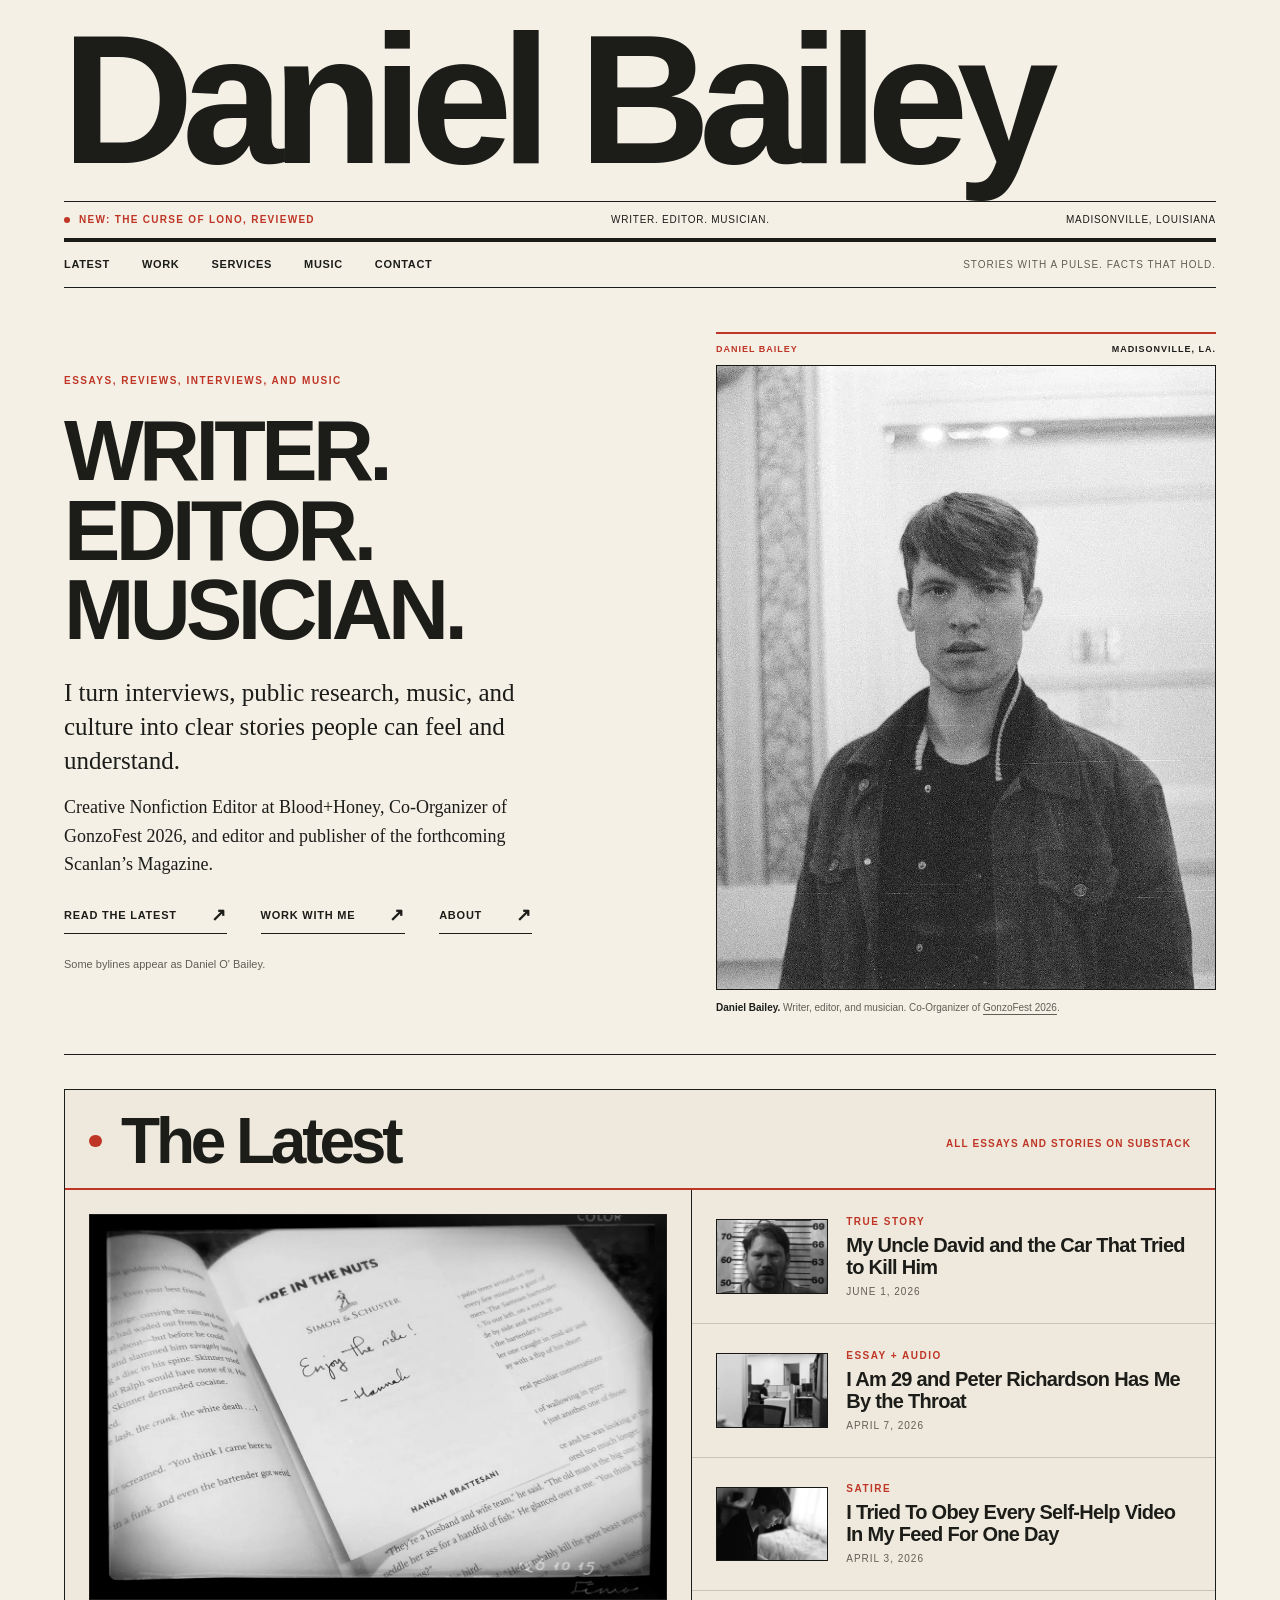
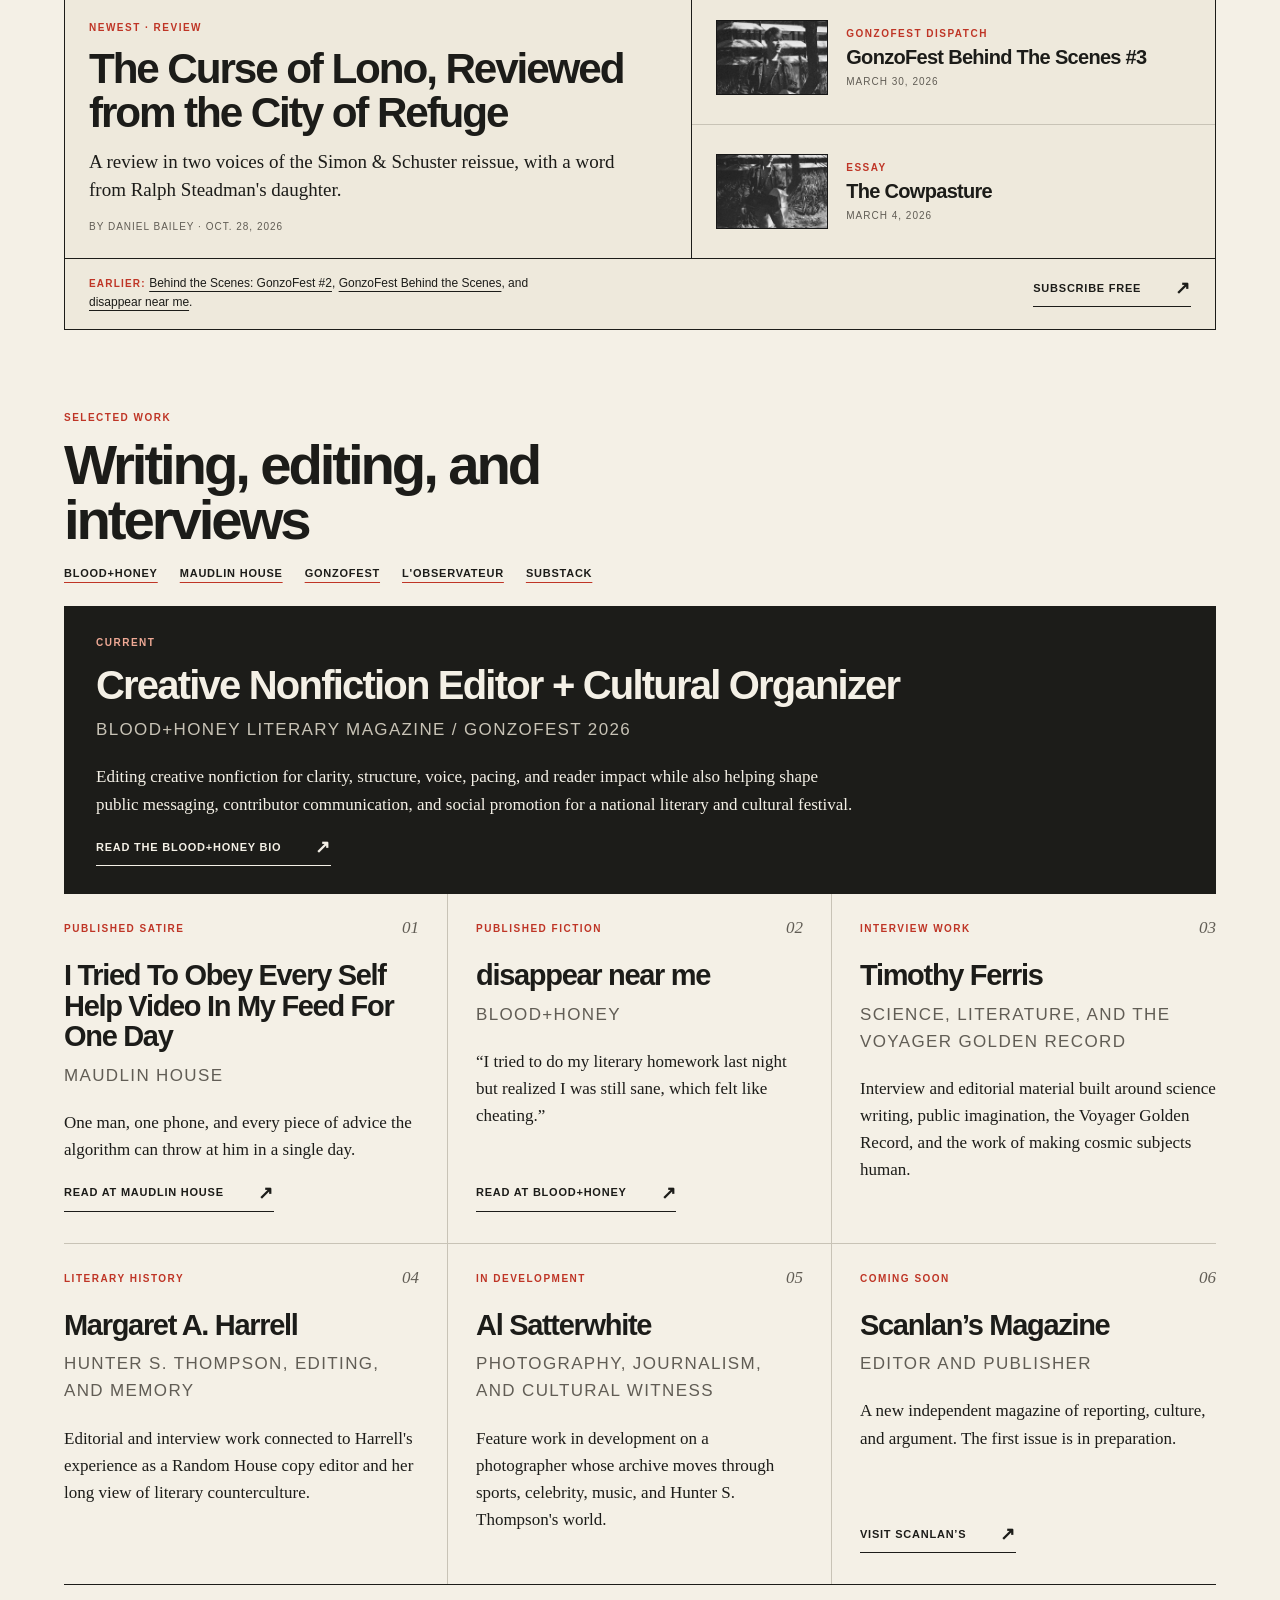
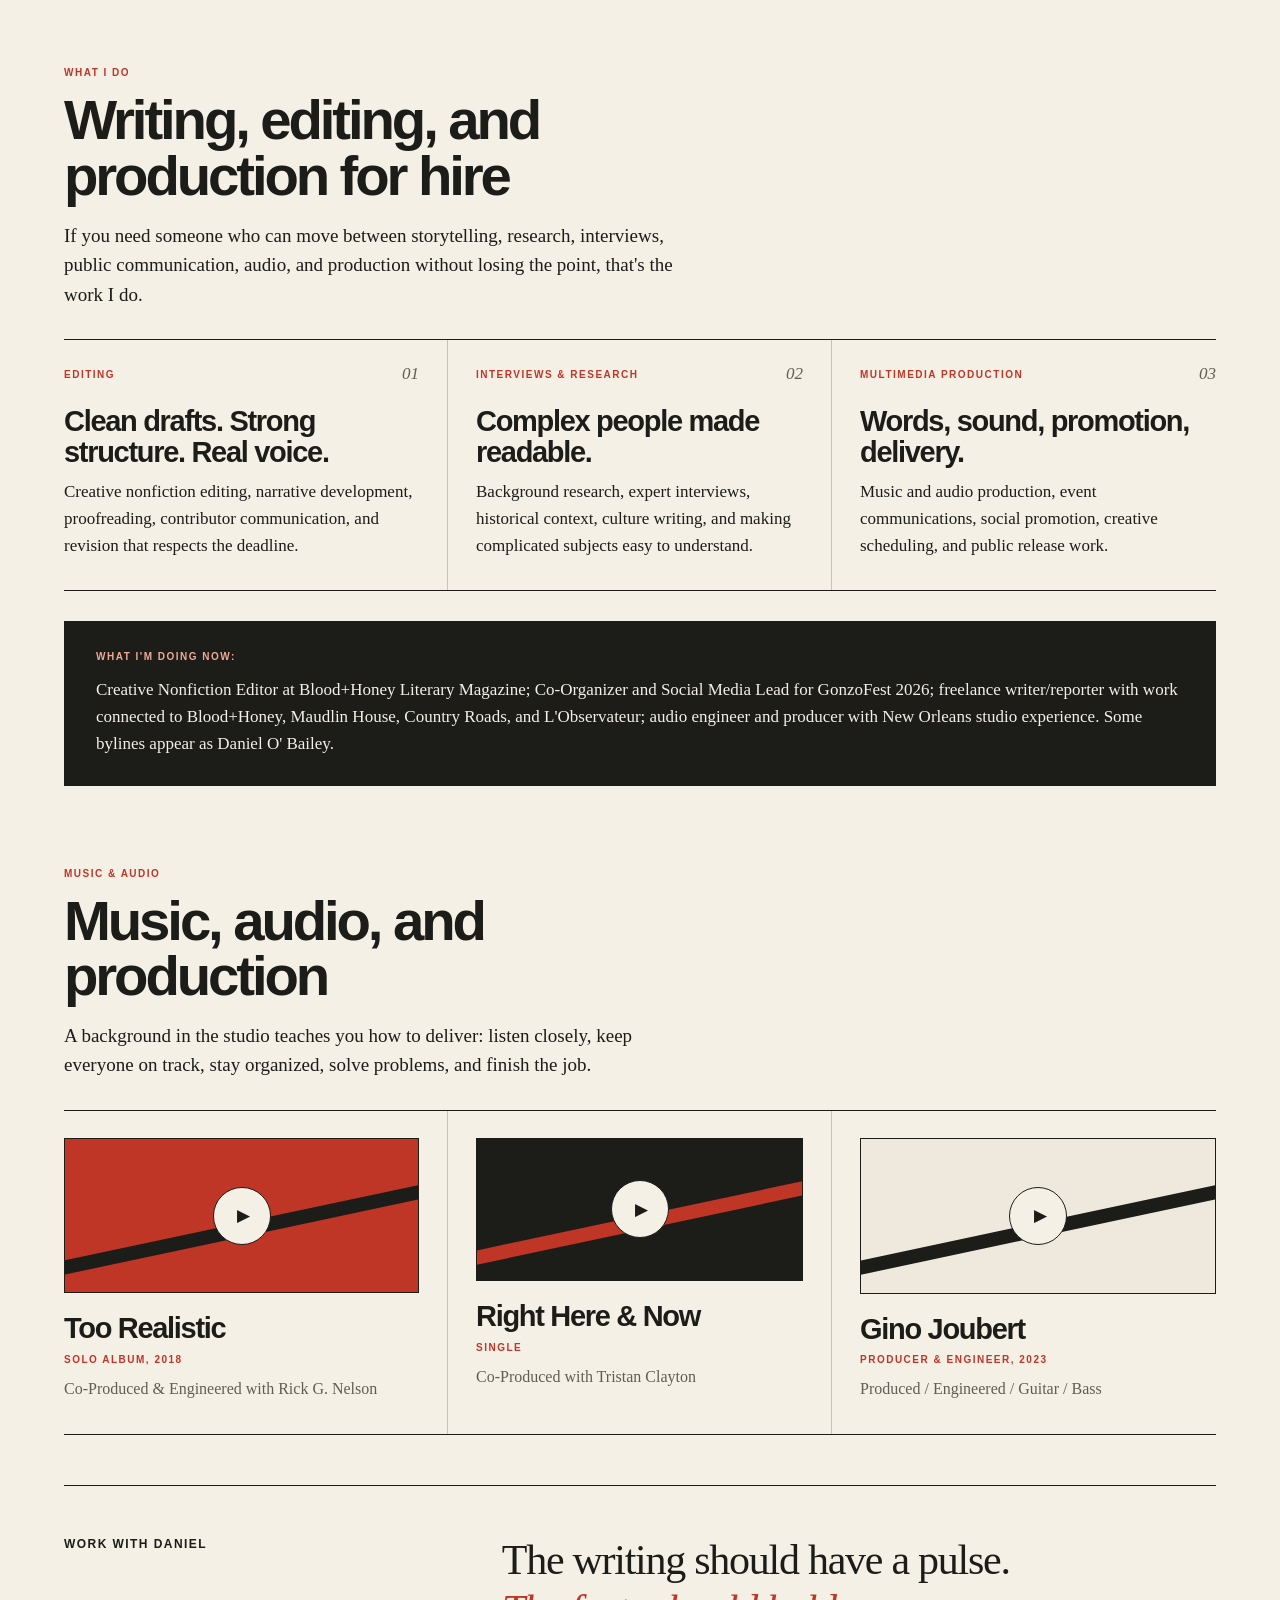
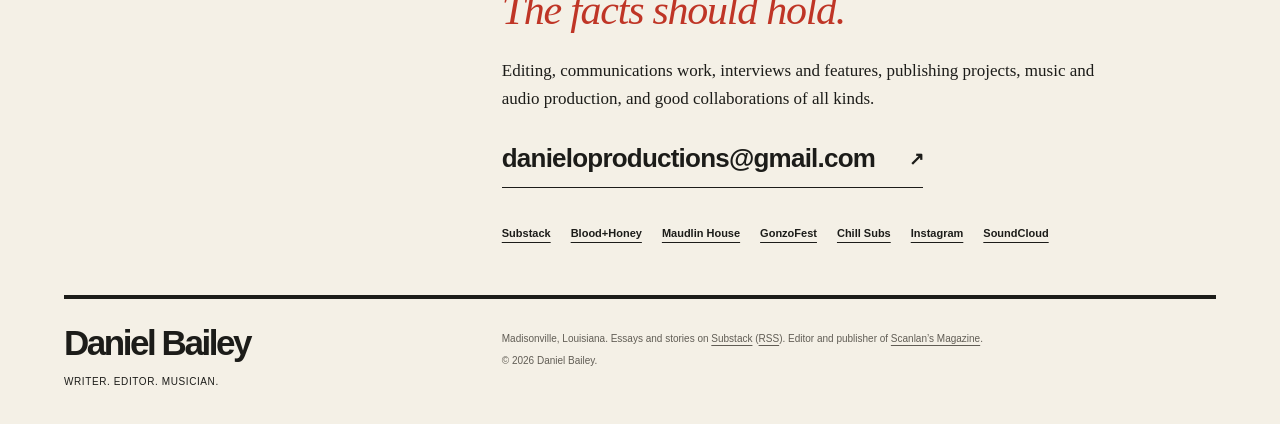
==== index.html @ 766c1903 "Use Daniel Bailey as the primary name Switch the masthead, title, metadata, structured data, manifes" ====
<!DOCTYPE html>
<html lang="en">
<head>
  <meta charset="UTF-8">
  <meta name="viewport" content="width=device-width, initial-scale=1.0">

  <title>Daniel Bailey | Writer, Editor &amp; Musician in Madisonville, Louisiana</title>
  <meta name="description" content="Daniel Bailey is a writer, editor, and musician from Madisonville, Louisiana. Read his latest essays, reviews, satire, and interviews, or hire him to write and edit.">
  <meta name="author" content="Daniel Bailey">
  <meta name="robots" content="index, follow, max-image-preview:large, max-snippet:-1, max-video-preview:-1">
  <link rel="canonical" href="https://danielobailey.com/">
  <link rel="alternate" type="application/rss+xml" title="Daniel Bailey on Substack" href="https://danielbaileyoffical.substack.com/feed">
  <link rel="me" href="https://danielbaileyoffical.substack.com/">
  <link rel="me" href="https://www.instagram.com/danielbaileyoffical/">

  <!-- Social sharing -->
  <meta property="og:type" content="profile">
  <meta property="og:site_name" content="Daniel Bailey">
  <meta property="og:url" content="https://danielobailey.com/">
  <meta property="og:title" content="Daniel Bailey | Writer, Editor &amp; Musician in Madisonville, Louisiana">
  <meta property="og:description" content="Essays, reviews, satire, and interviews from a Louisiana writer, editor, and musician. Read the latest or get in touch about a project.">
  <meta property="og:image" content="https://danielobailey.com/og-image.jpg">
  <meta property="og:image:width" content="1200">
  <meta property="og:image:height" content="630">
  <meta property="og:image:alt" content="Daniel Bailey, writer, editor and musician from Madisonville, Louisiana">
  <meta property="og:locale" content="en_US">
  <meta property="profile:first_name" content="Daniel">
  <meta property="profile:last_name" content="Bailey">
  <meta name="twitter:card" content="summary_large_image">
  <meta name="twitter:title" content="Daniel Bailey | Writer, Editor &amp; Musician in Madisonville, Louisiana">
  <meta name="twitter:description" content="Essays, reviews, satire, and interviews from a Louisiana writer, editor, and musician.">
  <meta name="twitter:image" content="https://danielobailey.com/og-image.jpg">
  <meta name="twitter:image:alt" content="Daniel Bailey, writer, editor and musician from Madisonville, Louisiana">

  <!-- Icons -->
  <link rel="icon" href="/favicon.svg" type="image/svg+xml">
  <link rel="icon" href="/favicon-96.png" sizes="96x96" type="image/png">
  <link rel="icon" href="/favicon-48.png" sizes="48x48" type="image/png">
  <link rel="icon" href="/favicon-32.png" sizes="32x32" type="image/png">
  <link rel="apple-touch-icon" href="/apple-touch-icon.png">
  <link rel="manifest" href="/site.webmanifest">
  <meta name="theme-color" content="#f4f0e6">

  <link rel="preload" as="image" href="/img/daniel-o-bailey.webp" imagesrcset="/img/daniel-o-bailey-480.webp 480w, /img/daniel-o-bailey.webp 880w" imagesizes="(max-width: 700px) 90vw, 500px" fetchpriority="high">
  <link rel="stylesheet" href="/style.css">

  <script type="application/ld+json">
{
  "@context": "https://schema.org",
  "@graph": [
    {
      "@type": "Person",
      "@id": "https://danielobailey.com/#person",
      "name": "Daniel Bailey",
      "alternateName": [
        "Daniel O' Bailey",
        "Daniel O'Bailey",
        "Daniel O. Bailey",
        "Daniel O'Neal Bailey",
        "danieloproductions"
      ],
      "givenName": "Daniel",
      "additionalName": "O'Neal",
      "familyName": "Bailey",
      "url": "https://danielobailey.com/",
      "image": {
        "@type": "ImageObject",
        "url": "https://danielobailey.com/img/daniel-o-bailey.webp",
        "width": 880,
        "height": 1100,
        "caption": "Daniel Bailey"
      },
      "email": "danieloproductions@gmail.com",
      "jobTitle": [
        "Writer",
        "Editor",
        "Musician",
        "Festival Organizer",
        "Magazine Publisher",
        "Social Media Lead",
        "Communications Producer"
      ],
      "disambiguatingDescription": "Louisiana writer, creative nonfiction editor at Blood+Honey, and co-organizer of GonzoFest 2026. Also published as Daniel O' Bailey.",
      "description": "Writer, editor, interviewer, musician, festival organizer, and communications producer based in Madisonville, Louisiana, working across Louisiana and Mississippi. Work spans creative nonfiction editing, interview features, essays, satire, public communications, social media, and music and audio production.",
      "knowsAbout": [
        "Creative nonfiction",
        "Narrative nonfiction",
        "Essays",
        "Satire",
        "Book reviews",
        "Editorial strategy",
        "Interviewing",
        "Literary editing",
        "Gonzo journalism",
        "Hunter S. Thompson",
        "Southern literature",
        "Music production",
        "Audio engineering",
        "Festival organizing",
        "Social media",
        "Public communications"
      ],
      "areaServed": [
        "Louisiana",
        "Mississippi"
      ],
      "homeLocation": {
        "@type": "Place",
        "address": {
          "@type": "PostalAddress",
          "addressLocality": "Madisonville",
          "addressRegion": "LA",
          "addressCountry": "US"
        }
      },
      "worksFor": {
        "@type": "Organization",
        "name": "Blood+Honey Literary Magazine",
        "url": "https://www.bloodhoneylit.com/"
      },
      "sameAs": [
        "https://danielbaileyoffical.substack.com/",
        "https://www.instagram.com/danielbaileyoffical/",
        "https://soundcloud.com/danielobailey",
        "https://maudlinhouse.net/author/daniel-o-bailey/",
        "https://www.bloodhoneylit.com/daniel-bailey-bio",
        "https://gonzofest.net/participant/daniel-obailey/",
        "https://scanlansmagazine.com/",
        "https://www.chillsubs.com/profile/danieloproductions-gWzhC"
      ]
    },
    {
      "@type": "WebSite",
      "@id": "https://danielobailey.com/#website",
      "url": "https://danielobailey.com/",
      "name": "Daniel Bailey",
      "alternateName": "danielobailey.com",
      "description": "Essays, reviews, interviews, and music from Daniel Bailey, a writer, editor, and musician in Madisonville, Louisiana.",
      "publisher": {
        "@id": "https://danielobailey.com/#person"
      },
      "inLanguage": "en-US"
    },
    {
      "@type": "ProfilePage",
      "@id": "https://danielobailey.com/#webpage",
      "url": "https://danielobailey.com/",
      "name": "Daniel Bailey | Writer, Editor & Musician in Madisonville, Louisiana",
      "isPartOf": {
        "@id": "https://danielobailey.com/#website"
      },
      "about": {
        "@id": "https://danielobailey.com/#person"
      },
      "mainEntity": {
        "@id": "https://danielobailey.com/#person"
      },
      "primaryImageOfPage": "https://danielobailey.com/og-image.jpg",
      "dateModified": "2026-11-13",
      "inLanguage": "en-US"
    },
    {
      "@type": "ItemList",
      "@id": "https://danielobailey.com/#latest",
      "name": "Latest writing by Daniel Bailey",
      "itemListOrder": "https://schema.org/ItemListOrderDescending",
      "numberOfItems": 6,
      "itemListElement": [
        {
          "@type": "ListItem",
          "position": 1,
          "item": {
            "@type": "BlogPosting",
            "headline": "The Curse of Lono, Reviewed from the City of Refuge",
            "description": "A review in two voices of the Simon & Schuster reissue, with a word from Ralph Steadman's daughter.",
            "url": "https://danielbaileyoffical.substack.com/p/the-curse-of-lono-reviewed-from-the",
            "datePublished": "2026-10-29T04:46:39Z",
            "image": "https://danielobailey.com/img/curse-of-lono.webp",
            "author": {
              "@id": "https://danielobailey.com/#person"
            }
          }
        },
        {
          "@type": "ListItem",
          "position": 2,
          "item": {
            "@type": "BlogPosting",
            "headline": "My Uncle David and the Car That Tried to Kill Him",
            "description": "A true story of Wilmer, Alabama: a possessed car, a barricaded door, and the funniest man I ever knew.",
            "url": "https://danielbaileyoffical.substack.com/p/my-uncle-david-and-the-car-that-tried",
            "datePublished": "2026-06-02T05:23:14Z",
            "image": "https://danielobailey.com/img/uncle-david.webp",
            "author": {
              "@id": "https://danielobailey.com/#person"
            }
          }
        },
        {
          "@type": "ListItem",
          "position": 3,
          "item": {
            "@type": "BlogPosting",
            "headline": "I Am 29 and Peter Richardson Has Me By the Throat",
            "description": "On myth, money, Hunter Thompson, and the magazine that learned to sell the fever.",
            "url": "https://danielbaileyoffical.substack.com/p/i-am-29-and-peter-richardson-has",
            "datePublished": "2026-04-08T04:15:37Z",
            "image": "https://danielobailey.com/img/peter-richardson.webp",
            "author": {
              "@id": "https://danielobailey.com/#person"
            }
          }
        },
        {
          "@type": "ListItem",
          "position": 4,
          "item": {
            "@type": "BlogPosting",
            "headline": "I Tried To Obey Every Self-Help Video In My Feed For One Day",
            "description": "A non-scientific experiment about taking self-help advice from your phone.",
            "url": "https://danielbaileyoffical.substack.com/p/i-tried-to-obey-every-self-help-video-e72",
            "datePublished": "2026-04-04T03:02:07Z",
            "image": "https://danielobailey.com/img/self-help.webp",
            "author": {
              "@id": "https://danielobailey.com/#person"
            }
          }
        },
        {
          "@type": "ListItem",
          "position": 5,
          "item": {
            "@type": "BlogPosting",
            "headline": "GonzoFest Behind The Scenes #3",
            "description": "Bruised ribs, rogue poodles, and the email Olympics.",
            "url": "https://danielbaileyoffical.substack.com/p/gonzofest-behind-the-scenes-3",
            "datePublished": "2026-03-30T10:39:20Z",
            "image": "https://danielobailey.com/img/gonzofest-3.webp",
            "author": {
              "@id": "https://danielobailey.com/#person"
            }
          }
        },
        {
          "@type": "ListItem",
          "position": 6,
          "item": {
            "@type": "BlogPosting",
            "headline": "The Cowpasture",
            "description": "A cow retrieval mission, an 1880s trestle, mushroom scans, and a whole lot of Mississippi mud.",
            "url": "https://danielbaileyoffical.substack.com/p/the-cowpasture",
            "datePublished": "2026-03-04T10:53:28Z",
            "image": "https://danielobailey.com/img/cowpasture.webp",
            "author": {
              "@id": "https://danielobailey.com/#person"
            }
          }
        }
      ]
    }
  ]
}
  </script>
</head>
<body>

  <a href="#main" class="skip-link">Skip to content</a>

  <header class="masthead container">
    <div class="brandrow"><h1 class="brand"><a href="/" aria-label="Daniel Bailey, home">Daniel Bailey</a></h1></div>
    <div class="issueband"><span class="status">New: The Curse of Lono, reviewed</span><span>Writer. Editor. Musician.</span><span>Madisonville, Louisiana</span></div>
    <nav class="nav" id="nav" aria-label="Primary">
      <div class="nav-links" id="nav-links">
        <a href="#latest">Latest</a>
        <a href="#writing">Work</a>
        <a href="#hire">Services</a>
        <a href="#music">Music</a>
        <a href="#contact">Contact</a>
      </div>
      <span class="edition">Stories with a pulse. Facts that hold.</span>
    </nav>
  </header>

  <main id="main">

  <!-- Hero -->
  <section class="hero" aria-labelledby="hero-title">
    <div class="container hero-inner">
      <div class="hero-typed">
        <p class="eyebrow">Essays, reviews, interviews, and music</p>
        <h2 class="hero-name" id="hero-title"><span>Writer.</span><span>Editor.</span><span>Musician.</span></h2>
        <p class="hero-tagline">I turn interviews, public research, music, and culture into clear stories people can feel and understand.</p>
        <p class="hero-intro">Creative Nonfiction Editor at Blood+Honey, Co-Organizer of GonzoFest 2026, and editor and publisher of the forthcoming Scanlan&rsquo;s Magazine.</p>
        <div class="hero-actions">
          <a href="#latest" class="btn">Read the latest</a>
          <a href="#contact" class="btn">Work with me</a>
          <button class="btn" id="about-btn" type="button" aria-haspopup="dialog">About</button>
        </div>
        <p class="smallnote">Some bylines appear as Daniel O' Bailey.</p>
      </div>
      <figure class="hero-photo">
        <div class="archive-kicker"><span>Daniel Bailey</span><span>Madisonville, La.</span></div>
        <img src="/img/daniel-o-bailey.webp" srcset="/img/daniel-o-bailey-480.webp 480w, /img/daniel-o-bailey.webp 880w" sizes="(max-width: 700px) 90vw, 500px" alt="Portrait of Daniel Bailey, writer, editor and musician" width="880" height="1100" fetchpriority="high" decoding="async">
        <figcaption class="caption"><strong>Daniel Bailey.</strong> Writer, editor, and musician. Co-Organizer of <a href="https://gonzofest.net/participant/daniel-obailey/" target="_blank" rel="noopener">GonzoFest 2026</a>.</figcaption>
      </figure>
    </div>
  </section>

  <!-- About Modal -->
  <div class="modal-overlay" id="about-modal">
    <div class="modal" role="dialog" aria-modal="true" aria-labelledby="about-modal-title">
      <button class="modal-close" id="modal-close" aria-label="Close">&times;</button>
      <h2 class="modal-title" id="about-modal-title">About Me</h2>
      <div class="modal-body">
        <p>Daniel Bailey, also published as Daniel O' Bailey, is a writer, editor, interviewer, musician, and communications producer from Madisonville, Louisiana.</p>
        <p>His work sits where editorial judgment meets field work: interviews, research, public copy, narrative nonfiction, music, and creative production. He is interested in stories that make complex people and ideas legible without sanding off their human grain.</p>
        <p>For employers and collaborators, the practical value is simple: Daniel can interview, research, draft, edit, coordinate, produce, revise, and deliver under pressure while keeping the voice alive and the facts clean.</p>
        <div class="modal-bios">
          <h3>Bios &amp; Profiles</h3>
          <a href="https://danielbaileyoffical.substack.com/" target="_blank" rel="noopener me">Substack</a>
          <a href="https://www.bloodhoneylit.com/daniel-bailey-bio" target="_blank" rel="noopener">Blood+Honey Literary Magazine</a>
          <a href="https://maudlinhouse.net/author/daniel-o-bailey/" target="_blank" rel="noopener">Maudlin House</a>
          <a href="https://gonzofest.net/participant/daniel-obailey/" target="_blank" rel="noopener">GonzoFest</a>
          <a href="https://www.instagram.com/danielbaileyoffical/" target="_blank" rel="noopener me">Instagram</a>
          <a href="https://soundcloud.com/danielobailey" target="_blank" rel="noopener me">SoundCloud</a>
        </div>
      </div>
    </div>
  </div>

  <!-- The Latest -->
  <section id="latest" class="section latest" aria-labelledby="latest-title">
    <div class="container">
      <div class="latest-box">
        <div class="latest-head">
          <h2 id="latest-title">The Latest</h2>
          <a href="https://danielbaileyoffical.substack.com/" target="_blank" rel="noopener">All essays and stories on Substack</a>
        </div>
        <div class="latest-grid">
          <article class="latest-feature">
            <a class="latest-feature-img" href="https://danielbaileyoffical.substack.com/p/the-curse-of-lono-reviewed-from-the" tabindex="-1" aria-hidden="true">
              <img src="/img/curse-of-lono.webp" srcset="/img/curse-of-lono-600.webp 600w, /img/curse-of-lono.webp 1200w" sizes="(max-width: 980px) 92vw, 620px" alt="An open copy of The Curse of Lono with a handwritten note that reads Enjoy the ride" width="1200" height="800" loading="lazy" decoding="async">
            </a>
            <div class="latest-feature-body">
              <span class="kicker">Newest &middot; Review</span>
              <h3><a href="https://danielbaileyoffical.substack.com/p/the-curse-of-lono-reviewed-from-the">The Curse of Lono, Reviewed from the City of Refuge</a></h3>
              <p class="dek">A review in two voices of the Simon &amp; Schuster reissue, with a word from Ralph Steadman's daughter.</p>
              <p class="post-meta">By Daniel Bailey &middot; <time datetime="2026-10-28">Oct. 28, 2026</time></p>
            </div>
          </article>
          <ul class="latest-list">
            <li class="latest-item">
              <a href="https://danielbaileyoffical.substack.com/p/my-uncle-david-and-the-car-that-tried" tabindex="-1" aria-hidden="true"><img src="/img/uncle-david.webp" alt="Uncle David photographed against a height chart" width="480" height="320" loading="lazy" decoding="async"></a>
              <article>
                <span class="kicker">True Story</span>
                <h3><a href="https://danielbaileyoffical.substack.com/p/my-uncle-david-and-the-car-that-tried">My Uncle David and the Car That Tried to Kill Him</a></h3>
                <p class="post-meta"><time datetime="2026-06-01">June 1, 2026</time></p>
              </article>
            </li>
            <li class="latest-item">
              <a href="https://danielbaileyoffical.substack.com/p/i-am-29-and-peter-richardson-has" tabindex="-1" aria-hidden="true"><img src="/img/peter-richardson.webp" alt="Daniel Bailey working at a desk in an empty office" width="480" height="320" loading="lazy" decoding="async"></a>
              <article>
                <span class="kicker">Essay + Audio</span>
                <h3><a href="https://danielbaileyoffical.substack.com/p/i-am-29-and-peter-richardson-has">I Am 29 and Peter Richardson Has Me By the Throat</a></h3>
                <p class="post-meta"><time datetime="2026-04-07">April 7, 2026</time></p>
              </article>
            </li>
            <li class="latest-item">
              <a href="https://danielbaileyoffical.substack.com/p/i-tried-to-obey-every-self-help-video-e72" tabindex="-1" aria-hidden="true"><img src="/img/self-help.webp" alt="Daniel Bailey sitting on a bed looking down at his phone" width="480" height="320" loading="lazy" decoding="async"></a>
              <article>
                <span class="kicker">Satire</span>
                <h3><a href="https://danielbaileyoffical.substack.com/p/i-tried-to-obey-every-self-help-video-e72">I Tried To Obey Every Self-Help Video In My Feed For One Day</a></h3>
                <p class="post-meta"><time datetime="2026-04-03">April 3, 2026</time></p>
              </article>
            </li>
            <li class="latest-item">
              <a href="https://danielbaileyoffical.substack.com/p/gonzofest-behind-the-scenes-3" tabindex="-1" aria-hidden="true"><img src="/img/gonzofest-3.webp" alt="Daniel Bailey standing outside in dappled light with a camera strap over his shoulder" width="480" height="320" loading="lazy" decoding="async"></a>
              <article>
                <span class="kicker">GonzoFest Dispatch</span>
                <h3><a href="https://danielbaileyoffical.substack.com/p/gonzofest-behind-the-scenes-3">GonzoFest Behind The Scenes #3</a></h3>
                <p class="post-meta"><time datetime="2026-03-30">March 30, 2026</time></p>
              </article>
            </li>
            <li class="latest-item">
              <a href="https://danielbaileyoffical.substack.com/p/the-cowpasture" tabindex="-1" aria-hidden="true"><img src="/img/cowpasture.webp" alt="Daniel Bailey walking through tree shade with a camera" width="480" height="320" loading="lazy" decoding="async"></a>
              <article>
                <span class="kicker">Essay</span>
                <h3><a href="https://danielbaileyoffical.substack.com/p/the-cowpasture">The Cowpasture</a></h3>
                <p class="post-meta"><time datetime="2026-03-04">March 4, 2026</time></p>
              </article>
            </li>
          </ul>
        </div>
        <div class="latest-foot">
          <p><strong>Earlier:</strong> <a href="https://danielbaileyoffical.substack.com/p/behind-the-scenes-gonzofest-2">Behind the Scenes: GonzoFest #2</a>, <a href="https://danielbaileyoffical.substack.com/p/gonzofest-behind-the-scenes">GonzoFest Behind the Scenes</a>, and <a href="https://danielbaileyoffical.substack.com/p/disappear-near-me">disappear near me</a>.</p>
          <a href="https://danielbaileyoffical.substack.com/subscribe" class="btn" target="_blank" rel="noopener">Subscribe free</a>
        </div>
      </div>
    </div>
  </section>

  <!-- Writing -->
  <section id="writing" class="section writing" aria-labelledby="writing-title">
    <div class="container">
      <div class="section-label">Selected Work</div>
      <h2 class="section-title" id="writing-title">Writing, editing, and interviews</h2>
      <div class="writing-badges">
        <a href="https://www.bloodhoneylit.com/daniel-bailey-bio" class="badge" target="_blank" rel="noopener">Blood+Honey</a>
        <a href="https://maudlinhouse.net/author/daniel-o-bailey/" class="badge" target="_blank" rel="noopener">Maudlin House</a>
        <a href="https://gonzofest.net/participant/daniel-obailey/" class="badge" target="_blank" rel="noopener">GonzoFest</a>
        <a href="https://lobservateur.com/" class="badge" target="_blank" rel="noopener">L'Observateur</a>
        <a href="https://danielbaileyoffical.substack.com/" class="badge" target="_blank" rel="noopener">Substack</a>
      </div>
      <div class="writing-grid">
        <article class="writing-card writing-card--featured">
          <div class="writing-card-tag">Current</div>
          <h3>Creative Nonfiction Editor + Cultural Organizer</h3>
          <p class="writing-card-pub">Blood+Honey Literary Magazine / GonzoFest 2026</p>
          <p>Editing creative nonfiction for clarity, structure, voice, pacing, and reader impact while also helping shape public messaging, contributor communication, and social promotion for a national literary and cultural festival.</p>
          <a href="https://www.bloodhoneylit.com/daniel-bailey-bio" class="link-arrow" target="_blank" rel="noopener">Read the Blood+Honey bio</a>
        </article>
        <article class="writing-card">
          <div class="writing-card-tag">Published Satire</div>
          <h3>I Tried To Obey Every Self Help Video In My Feed For One Day</h3>
          <p class="writing-card-pub">Maudlin House</p>
          <p>One man, one phone, and every piece of advice the algorithm can throw at him in a single day.</p>
          <a href="https://maudlinhouse.net/i-tried-to-obey-every-self-help-video-in-my-feed-for-one-day/" class="link-arrow" target="_blank" rel="noopener">Read at Maudlin House</a>
        </article>
        <article class="writing-card">
          <div class="writing-card-tag">Published Fiction</div>
          <h3>disappear near me</h3>
          <p class="writing-card-pub">Blood+Honey</p>
          <p>&ldquo;I tried to do my literary homework last night but realized I was still sane, which felt like cheating.&rdquo;</p>
          <a href="https://www.bloodhoneylit.com/fiction/disappear-near-me" class="link-arrow" target="_blank" rel="noopener">Read at Blood+Honey</a>
        </article>
        <article class="writing-card">
          <div class="writing-card-tag">Interview Work</div>
          <h3>Timothy Ferris</h3>
          <p class="writing-card-pub">Science, literature, and the Voyager Golden Record</p>
          <p>Interview and editorial material built around science writing, public imagination, the Voyager Golden Record, and the work of making cosmic subjects human.</p>
        </article>
        <article class="writing-card">
          <div class="writing-card-tag">Literary History</div>
          <h3>Margaret A. Harrell</h3>
          <p class="writing-card-pub">Hunter S. Thompson, editing, and memory</p>
          <p>Editorial and interview work connected to Harrell's experience as a Random House copy editor and her long view of literary counterculture.</p>
        </article>
        <article class="writing-card">
          <div class="writing-card-tag">In Development</div>
          <h3>Al Satterwhite</h3>
          <p class="writing-card-pub">Photography, journalism, and cultural witness</p>
          <p>Feature work in development on a photographer whose archive moves through sports, celebrity, music, and Hunter S. Thompson's world.</p>
        </article>
        <article class="writing-card">
          <div class="writing-card-tag">Coming Soon</div>
          <h3>Scanlan&rsquo;s Magazine</h3>
          <p class="writing-card-pub">Editor and publisher</p>
          <p>A new independent magazine of reporting, culture, and argument. The first issue is in preparation.</p>
          <a href="https://scanlansmagazine.com/" class="link-arrow" target="_blank" rel="noopener">Visit Scanlan&rsquo;s</a>
        </article>
      </div>
    </div>
  </section>

  <!-- Hire -->
  <section id="hire" class="section hire" aria-labelledby="hire-title">
    <div class="container">
      <div class="section-label">What I Do</div>
      <h2 class="section-title" id="hire-title">Writing, editing, and production for hire</h2>
      <p class="section-intro">If you need someone who can move between storytelling, research, interviews, public communication, audio, and production without losing the point, that's the work I do.</p>

      <div class="hire-grid">
        <article class="hire-card">
          <span class="hire-card-num" aria-hidden="true">01</span>
          <span class="hire-card-kicker">Editing</span>
          <h3>Clean drafts. Strong structure. Real voice.</h3>
          <p>Creative nonfiction editing, narrative development, proofreading, contributor communication, and revision that respects the deadline.</p>
        </article>
        <article class="hire-card">
          <span class="hire-card-num" aria-hidden="true">02</span>
          <span class="hire-card-kicker">Interviews &amp; research</span>
          <h3>Complex people made readable.</h3>
          <p>Background research, expert interviews, historical context, culture writing, and making complicated subjects easy to understand.</p>
        </article>
        <article class="hire-card">
          <span class="hire-card-num" aria-hidden="true">03</span>
          <span class="hire-card-kicker">Multimedia production</span>
          <h3>Words, sound, promotion, delivery.</h3>
          <p>Music and audio production, event communications, social promotion, creative scheduling, and public release work.</p>
        </article>
      </div>

      <div class="hire-proof">
        <p><strong>What I'm doing now:</strong> Creative Nonfiction Editor at Blood+Honey Literary Magazine; Co-Organizer and Social Media Lead for GonzoFest 2026; freelance writer/reporter with work connected to Blood+Honey, Maudlin House, Country Roads, and L'Observateur; audio engineer and producer with New Orleans studio experience. Some bylines appear as Daniel O' Bailey.</p>
      </div>
    </div>
  </section>

  <!-- Music -->
  <section id="music" class="section music" aria-labelledby="music-title">
    <div class="container">
      <div class="section-label">Music &amp; Audio</div>
      <h2 class="section-title" id="music-title">Music, audio, and production</h2>
      <p class="section-intro">A background in the studio teaches you how to deliver: listen closely, keep everyone on track, stay organized, solve problems, and finish the job.</p>

      <div class="music-grid">
        <a href="https://youtube.com/playlist?list=OLAK5uy_mYsaI9GREpbPzA_I7NSLXyu1E444OovVk&si=0iRipeHa4m8047RT" class="music-card" target="_blank" rel="noopener">
          <div class="music-card-visual">
            <div class="music-card-icon" aria-hidden="true">&#9654;</div>
          </div>
          <div class="music-card-info">
            <h3>Too Realistic</h3>
            <p>Solo Album, 2018</p>
            <span class="music-card-detail">Co-Produced &amp; Engineered with Rick G. Nelson</span>
          </div>
        </a>
        <a href="https://youtu.be/vCOi8KNsHvA?si=4q2MfsLpQywkukVI" class="music-card" target="_blank" rel="noopener">
          <div class="music-card-visual">
            <div class="music-card-icon" aria-hidden="true">&#9654;</div>
          </div>
          <div class="music-card-info">
            <h3>Right Here &amp; Now</h3>
            <p>Single</p>
            <span class="music-card-detail">Co-Produced with Tristan Clayton</span>
          </div>
        </a>
        <a href="https://youtu.be/TXZYpp3fXc4?si=soIbQHp-7EEUuB3U" class="music-card" target="_blank" rel="noopener">
          <div class="music-card-visual">
            <div class="music-card-icon" aria-hidden="true">&#9654;</div>
          </div>
          <div class="music-card-info">
            <h3>Gino Joubert</h3>
            <p>Producer &amp; Engineer, 2023</p>
            <span class="music-card-detail">Produced / Engineered / Guitar / Bass</span>
          </div>
        </a>
      </div>
    </div>
  </section>

  <!-- Contact -->
  <section id="contact" class="section contact" aria-labelledby="contact-title">
    <div class="container">
      <p class="contact-label">Work with Daniel</p>
      <div>
      <h2 class="contact-heading" id="contact-title">The writing should have a pulse. <em>The facts should hold.</em></h2>
      <p class="contact-note">Editing, communications work, interviews and features, publishing projects, music and audio production, and good collaborations of all kinds.</p>
      <div class="contact-links">
        <a href="mailto:danieloproductions@gmail.com" class="btn">danieloproductions@gmail.com</a>
      </div>
      <ul class="contact-social">
        <li><a href="https://danielbaileyoffical.substack.com/" target="_blank" rel="noopener me">Substack</a></li>
        <li><a href="https://www.bloodhoneylit.com/daniel-bailey-bio" target="_blank" rel="noopener">Blood+Honey</a></li>
        <li><a href="https://maudlinhouse.net/author/daniel-o-bailey/" target="_blank" rel="noopener">Maudlin House</a></li>
        <li><a href="https://gonzofest.net/participant/daniel-obailey/" target="_blank" rel="noopener">GonzoFest</a></li>
        <li><a href="https://www.chillsubs.com/profile/danieloproductions-gWzhC" target="_blank" rel="noopener me">Chill Subs</a></li>
        <li><a href="https://www.instagram.com/danielbaileyoffical/" target="_blank" rel="noopener me">Instagram</a></li>
        <li><a href="https://soundcloud.com/danielobailey" target="_blank" rel="noopener me">SoundCloud</a></li>
      </ul>
      </div>
    </div>
  </section>

  </main>

  <!-- Footer -->
  <footer class="footer">
    <div class="container footer-inner">
      <div>
        <a class="footerbrand" href="/">Daniel Bailey</a>
        <p class="tag">Writer. Editor. Musician.</p>
      </div>
      <div>
        <p class="fine">Madisonville, Louisiana. Essays and stories on <a href="https://danielbaileyoffical.substack.com/">Substack</a> (<a href="https://danielbaileyoffical.substack.com/feed">RSS</a>). Editor and publisher of <a href="https://scanlansmagazine.com/">Scanlan&rsquo;s Magazine</a>.</p>
        <p class="fine">&copy; 2026 Daniel Bailey.</p>
      </div>
    </div>
  </footer>

  <script src="/main.js" defer></script>
</body>
</html>
---- style.css ----
/* ============================================
   Daniel Bailey | Personal Site
   Built on the Scanlan's Magazine system:
   cream paper, ink, one red, hairline rules.
   Helvetica/Arial heads, Georgia text. No webfonts.
   ============================================ */

*, *::before, *::after { box-sizing: border-box; }

:root {
  --paper: #f4f0e6;
  --paper-2: #eee9dc;
  --ink: #1c1c19;
  --red: #bf3526;
  --rule: #c8c3b6;
  --muted: #615d55;
  --sans: Helvetica, Arial, sans-serif;
  --serif: Georgia, 'Times New Roman', serif;
}

html { scroll-behavior: smooth; scroll-padding-top: 1.5rem; -webkit-text-size-adjust: 100%; }

body {
  margin: 0;
  background: var(--paper);
  color: var(--ink);
  font-family: var(--serif);
  font-size: 17px;
  line-height: 1.6;
  -webkit-font-smoothing: antialiased;
  overflow-x: hidden;
}

h1, h2, h3, p, ul, figure { margin: 0; padding: 0; }
ul { list-style: none; }
img { max-width: 100%; height: auto; display: block; }
button { font: inherit; color: inherit; }

a { color: inherit; text-decoration: none; }
a:hover { color: var(--red); }
a:focus-visible, button:focus-visible { outline: 3px solid var(--red); outline-offset: 5px; }
::selection { background: var(--red); color: var(--paper); }

.container { width: min(1380px, 90%); margin: 0 auto; }

.skip-link { position: fixed; top: -100px; left: 5%; z-index: 3000; background: var(--ink); color: var(--paper); padding: 15px; font: 700 11px var(--sans); letter-spacing: .08em; text-transform: uppercase; }
.skip-link:focus { top: 12px; color: var(--paper); }

@media (prefers-reduced-motion: reduce) {
  html { scroll-behavior: auto; }
  *, *::before, *::after { animation-duration: .01ms !important; transition-duration: .01ms !important; }
}

/* ---------- Shared type ---------- */

.eyebrow, .section-label, .kicker, .writing-card-tag, .hire-card-kicker {
  display: block;
  font: 700 10px/1.5 var(--sans);
  text-transform: uppercase;
  letter-spacing: .15em;
  color: var(--red);
}

.link-arrow, .btn {
  display: inline-flex;
  justify-content: space-between;
  align-items: center;
  gap: 34px;
  font: 700 11px/1.5 var(--sans);
  text-transform: uppercase;
  letter-spacing: .07em;
  border: 0;
  border-bottom: 1px solid currentColor;
  padding: 0 0 9px;
  background: none;
  cursor: pointer;
  color: var(--ink);
}
.link-arrow:hover, .btn:hover { color: var(--red); }
.link-arrow::after, .btn::after { content: '\2197'; font-size: 18px; line-height: 1; }
.link-arrow span { display: none; }

/* ---------- Masthead ---------- */

.brandrow { padding: 14px 0 15px; }
.brand {
  font-family: var(--sans);
  font-weight: 700;
  font-size: clamp(48px, 14.3vw, 202px);
  line-height: .94;
  letter-spacing: -.065em;
  margin-left: -.012em;
  white-space: nowrap;
}
.brand a:hover { color: var(--ink); }

.issueband {
  display: flex;
  justify-content: space-between;
  align-items: center;
  gap: 20px;
  padding: 11px 0;
  border-top: 1px solid var(--ink);
  font: 10px/1.4 var(--sans);
  letter-spacing: .075em;
  text-transform: uppercase;
}
.issueband .status { display: flex; align-items: center; gap: 9px; font-weight: 700; color: var(--red); letter-spacing: .13em; }
.issueband .status::before { content: ''; width: 6px; height: 6px; border-radius: 50%; background: var(--red); flex: none; }

.nav {
  border-top: 4px solid var(--ink);
  border-bottom: 1px solid var(--ink);
  display: flex;
  justify-content: space-between;
  align-items: center;
  gap: 20px;
}
.nav-links { display: flex; flex-wrap: wrap; gap: 0 32px; }
.nav-links a {
  display: block;
  padding: 15px 0;
  font: 700 11px/1.4 var(--sans);
  letter-spacing: .06em;
  text-transform: uppercase;
  position: relative;
}
.nav-links a[aria-current="page"]::after, .nav-links a:hover::after {
  content: ''; position: absolute; height: 3px; background: var(--red); left: 0; right: 0; bottom: -1px;
}
.nav .edition { font: 10px/1.4 var(--sans); text-transform: uppercase; letter-spacing: .1em; color: var(--muted); text-align: right; }

/* ---------- Hero ---------- */

.hero-inner {
  display: grid;
  grid-template-columns: 1.08fr 1fr;
  gap: 6%;
  padding: 44px 0 39px;
  border-bottom: 1px solid var(--ink);
  align-items: center;
}
.hero-name {
  font-family: var(--sans);
  font-weight: 700;
  font-size: clamp(56px, 6.6vw, 94px);
  line-height: .94;
  letter-spacing: -.055em;
  text-transform: uppercase;
  margin: 24px 0;
}
.hero-name span { display: block; }
.hero-tagline { font-size: 25px; line-height: 1.35; max-width: 500px; margin: 26px 0 15px; }
.hero-intro { font-size: 18px; line-height: 1.6; max-width: 470px; margin: 0 0 27px; }
.hero-actions { display: flex; flex-wrap: wrap; gap: 18px 34px; }
.smallnote { font: 11px/1.6 var(--sans); color: var(--muted); max-width: 420px; margin-top: 22px; }

.hero-photo { max-width: 500px; width: 100%; justify-self: end; }
.archive-kicker {
  display: flex; justify-content: space-between; gap: 15px;
  border-top: 2px solid var(--red);
  padding: 9px 0;
  font: 700 9px/1.4 var(--sans); text-transform: uppercase; letter-spacing: .11em;
}
.archive-kicker span:first-child { color: var(--red); }
.hero-photo img { width: 100%; border: 1px solid var(--ink); filter: contrast(1.04); background: var(--paper-2); }
.caption { font: 10px/1.5 var(--sans); color: var(--muted); margin-top: 10px; }
.caption strong { color: var(--ink); }
.caption a { text-decoration: underline; text-underline-offset: 3px; }

/* ---------- Sections ---------- */

.section { padding: 0 0 50px; }
.sectionhead, .section > .container > .section-label { padding-top: 30px; }
.section-title {
  font: 700 clamp(30px, 4.4vw, 58px)/.98 var(--sans);
  letter-spacing: -.055em;
  margin: 12px 0 18px;
  max-width: 16ch;
}
.section-intro { font-size: 19px; line-height: 1.55; max-width: 640px; margin-bottom: 30px; }

/* ---------- The Latest box ---------- */

.latest { padding-top: 34px; }
.latest-box { background: var(--paper-2); border: 1px solid var(--ink); }
.latest-head {
  display: flex; justify-content: space-between; align-items: baseline; flex-wrap: wrap; gap: 8px 25px;
  padding: 20px 24px 16px;
  border-bottom: 2px solid var(--red);
}
.latest-head h2 {
  font: 700 clamp(34px, 5vw, 64px)/.98 var(--sans);
  letter-spacing: -.065em;
  display: flex; align-items: center; gap: .3em;
}
.latest-head h2::before {
  content: ''; width: .2em; height: .2em; border-radius: 50%; background: var(--red);
  animation: pulse 2.2s infinite;
}
@keyframes pulse { 0% { box-shadow: 0 0 0 0 rgba(191,53,38,.6); } 70% { box-shadow: 0 0 0 12px rgba(191,53,38,0); } 100% { box-shadow: 0 0 0 0 rgba(191,53,38,0); } }
.latest-head a { font: 700 10px/1.4 var(--sans); text-transform: uppercase; letter-spacing: .11em; color: var(--red); }
.latest-head a:hover { color: var(--ink); }

.latest-grid { display: grid; grid-template-columns: 1.2fr 1fr; }
.latest-feature { border-right: 1px solid var(--ink); padding: 24px; }
.latest-feature-img { display: block; overflow: hidden; border: 1px solid var(--ink); background: var(--rule); }
.latest-feature-img img { width: 100%; aspect-ratio: 3/2; object-fit: cover; filter: grayscale(1) contrast(1.05); transition: filter .4s, transform .5s; }
.latest-feature:hover .latest-feature-img img { filter: none; transform: scale(1.02); }
.latest-feature-body { padding-top: 20px; }
.latest-feature h3 { font: 700 clamp(28px, 3.3vw, 44px)/1.02 var(--sans); letter-spacing: -.05em; margin: 12px 0 14px; }
.latest-feature .dek { font-size: 19px; line-height: 1.5; margin-bottom: 14px; max-width: 560px; }
.post-meta { font: 10px/1.5 var(--sans); text-transform: uppercase; letter-spacing: .1em; color: var(--muted); }

.latest-list { display: flex; flex-direction: column; }
.latest-item {
  display: grid; grid-template-columns: 112px minmax(0, 1fr); gap: 18px; align-items: center;
  padding: 16px 24px; border-bottom: 1px solid var(--rule); flex: 1;
}
.latest-item:last-child { border-bottom: 0; }
.latest-item img { width: 112px; aspect-ratio: 3/2; object-fit: cover; border: 1px solid var(--ink); filter: grayscale(1) contrast(1.05); transition: filter .3s; background: var(--rule); }
.latest-item:hover img { filter: none; }
.latest-item h3 { font: 700 20px/1.1 var(--sans); letter-spacing: -.035em; margin: 5px 0 6px; }

.latest-foot {
  display: flex; justify-content: space-between; align-items: center; flex-wrap: wrap; gap: 14px 30px;
  border-top: 1px solid var(--ink); padding: 15px 24px 17px;
}
.latest-foot p { font: 12px/1.6 var(--sans); max-width: 70ch; }
.latest-foot p strong { text-transform: uppercase; letter-spacing: .12em; font-size: 10px; color: var(--red); }
.latest-foot p a { text-decoration: underline; text-decoration-thickness: 1px; text-underline-offset: 4px; }

/* ---------- Selected work ---------- */

.writing-badges { display: flex; flex-wrap: wrap; gap: 6px 22px; margin-bottom: 24px; }
.badge { font: 700 11px/1.5 var(--sans); text-transform: uppercase; letter-spacing: .07em; text-decoration: underline; text-decoration-color: var(--red); text-underline-offset: 5px; }

.writing-grid, .hire-grid, .music-grid {
  display: grid;
  grid-template-columns: repeat(3, 1fr);
  border-top: 1px solid var(--ink);
  border-bottom: 1px solid var(--ink);
  counter-reset: desk;
}
.writing-card, .hire-card {
  padding: 27px 28px 31px;
  border-right: 1px solid var(--rule);
  border-bottom: 1px solid var(--rule);
  display: flex; flex-direction: column; align-items: flex-start;
  position: relative;
  counter-increment: desk;
}
.writing-card::after, .hire-card::after {
  content: counter(desk, decimal-leading-zero);
  position: absolute; top: 24px; right: 28px;
  font: italic 17px var(--serif); color: var(--muted);
}
.hire-card:nth-child(3n+1), .writing-card:nth-child(3n+2) { padding-left: 0; }
.hire-card:nth-child(3n), .writing-card:nth-child(3n+1) { border-right: 0; padding-right: 0; }
.hire-card:nth-child(3n)::after, .writing-card:nth-child(3n+1)::after { right: 0; }
.writing-card:nth-last-child(-n+3), .hire-card { border-bottom: 0; }

.writing-card--featured {
  grid-column: 1 / -1;
  background: var(--ink); color: var(--paper);
  padding: 28px 32px !important;
  border: 0;
  counter-increment: none;
}
.writing-card--featured::after { content: none; }
.writing-card--featured .writing-card-tag { color: #efa995; }
.writing-card--featured .writing-card-pub { color: var(--rule); }
.writing-card--featured .link-arrow { color: var(--paper); }
.writing-card--featured .link-arrow:hover { color: #efa995; }
.writing-card--featured p { max-width: 760px; }

.writing-card h3, .hire-card h3 { font: 700 29px/1.06 var(--sans); letter-spacing: -.045em; margin: 24px 0 10px; }
.writing-card--featured h3 { font-size: clamp(28px, 3.2vw, 40px); margin-top: 14px; }
.writing-card-pub { font: 11px/1.5 var(--sans); text-transform: uppercase; letter-spacing: .08em; color: var(--muted); margin-bottom: 14px; }
.writing-card p, .hire-card p { font-size: 17px; line-height: 1.6; margin-bottom: 20px; }
.writing-card .link-arrow { margin-top: auto; }
.hire-card p { margin-bottom: 0; }
.hire-card-num { display: none; }

.hire-proof { background: var(--ink); color: var(--paper); padding: 28px 32px; margin-top: 30px; }
.hire-proof p { font-size: 17px; line-height: 1.6; }
.hire-proof strong { display: block; font: 700 10px/1.5 var(--sans); text-transform: uppercase; letter-spacing: .15em; color: #efa995; margin-bottom: 12px; }

/* ---------- Music ---------- */

.music-card { display: block; padding: 27px 28px 31px; border-right: 1px solid var(--rule); }
.music-card:first-child { padding-left: 0; }
.music-card:last-child { border-right: 0; padding-right: 0; }
.music-card:hover { color: var(--ink); }
.music-card-visual {
  aspect-ratio: 16/7; background: var(--red); border: 1px solid var(--ink);
  display: flex; align-items: center; justify-content: center; margin-bottom: 20px;
  position: relative; overflow: hidden;
}
.music-card:nth-child(2) .music-card-visual { background: var(--ink); }
.music-card:nth-child(3) .music-card-visual { background: var(--paper-2); }
.music-card-visual::before {
  content: ''; position: absolute; background: var(--ink); height: 14px; width: 140%; left: -20%; top: 55%; transform: rotate(-12deg);
}
.music-card:nth-child(2) .music-card-visual::before { background: var(--red); }
.music-card-icon {
  position: relative; width: 58px; height: 58px; border-radius: 50%;
  background: var(--paper); border: 1px solid var(--ink);
  display: flex; align-items: center; justify-content: center; padding-left: 4px; font-size: 17px;
  transition: transform .2s;
}
.music-card:hover .music-card-icon { transform: scale(1.1); color: var(--red); }
.music-card-info h3 { font: 700 29px/1.06 var(--sans); letter-spacing: -.045em; margin-bottom: 8px; }
.music-card-info p { font: 700 10px/1.5 var(--sans); text-transform: uppercase; letter-spacing: .15em; color: var(--red); margin-bottom: 8px; }
.music-card-detail { font-size: 16px; color: var(--muted); }

/* ---------- Contact ---------- */

.contact { padding-bottom: 0; }
.contact .container {
  display: grid; grid-template-columns: 1fr 2fr; gap: 7%;
  padding-top: 49px; padding-bottom: 49px;
  border-top: 1px solid var(--ink);
}
.contact-label { font: 700 12px/1.5 var(--sans); text-transform: uppercase; letter-spacing: .12em; }
.contact-heading { font: 400 clamp(30px, 3.4vw, 42px)/1.2 var(--serif); letter-spacing: -.03em; margin-bottom: 22px; max-width: 790px; }
.contact-heading em { color: var(--red); display: block; }
.contact-note { font-size: 17px; line-height: 1.65; max-width: 630px; margin-bottom: 26px; }
.contact-links { margin-bottom: 30px; }
.contact-links .btn { text-transform: none; letter-spacing: 0; font-size: clamp(17px, 2.2vw, 26px); letter-spacing: -.03em; overflow-wrap: anywhere; }
.contact-social { display: flex; flex-wrap: wrap; gap: 8px 20px; }
.contact-social a { font: 700 11px var(--sans); text-decoration: underline; text-decoration-thickness: 1px; text-underline-offset: 5px; }

/* ---------- Footer ---------- */

.footer-inner {
  border-top: 4px solid var(--ink);
  padding: 26px 0 35px;
  display: grid; grid-template-columns: 1fr 2fr; gap: 7%;
}
.footerbrand { font: 700 35px/1 var(--sans); letter-spacing: -.07em; }
.footer .tag { font: 10px/1.4 var(--sans); letter-spacing: .06em; margin-top: 12px; text-transform: uppercase; }
.footer .fine { font: 10px/1.7 var(--sans); color: var(--muted); max-width: 750px; margin: 5px 0; }
.footer .fine a { text-decoration: underline; text-underline-offset: 3px; }

/* ---------- About modal ---------- */

.modal-overlay {
  position: fixed; inset: 0; background: rgba(28,28,25,.62); z-index: 2000;
  display: flex; align-items: center; justify-content: center; padding: 20px;
  opacity: 0; visibility: hidden; transition: opacity .2s, visibility .2s;
}
.modal-overlay.open { opacity: 1; visibility: visible; }
.modal {
  background: var(--paper); max-width: 640px; width: 100%; max-height: 86vh; overflow-y: auto;
  padding: 34px clamp(20px, 4vw, 40px); position: relative;
  border: 1px solid var(--ink); border-top: 4px solid var(--red);
}
.modal-close { position: absolute; top: 14px; right: 16px; width: 40px; height: 40px; background: none; border: 0; font-size: 30px; line-height: 1; cursor: pointer; }
.modal-close:hover { color: var(--red); }
.modal-title { font: 700 46px/.98 var(--sans); letter-spacing: -.06em; margin-bottom: 20px; }
.modal-body p { font-size: 17px; line-height: 1.65; margin-bottom: 16px; }
.modal-bios { margin-top: 24px; border-top: 1px solid var(--ink); padding-top: 16px; }
.modal-bios h3 { font: 700 10px/1.5 var(--sans); text-transform: uppercase; letter-spacing: .15em; color: var(--red); margin-bottom: 6px; }
.modal-bios a { display: block; font: 700 13px var(--sans); padding: 11px 0; border-bottom: 1px solid var(--rule); }
.modal-bios a:last-child { border-bottom: 0; }

/* ---------- 404 ---------- */

.notfound { padding: 90px 0 110px; max-width: 750px; }
.notfound h1 { font: 700 clamp(64px, 12vw, 160px)/.9 var(--sans); letter-spacing: -.065em; margin: 0 0 30px; }
.notfound p { font-size: 24px; line-height: 1.5; margin-bottom: 30px; }

/* ---------- Reveal ---------- */

.reveal { opacity: 0; transform: translateY(14px); transition: opacity .5s ease, transform .5s ease; }
.reveal.visible { opacity: 1; transform: none; }

/* ---------- Responsive ---------- */

@media (max-width: 1000px) {
  .container { width: 92%; }
  .latest-grid { grid-template-columns: 1fr; }
  .latest-feature { border-right: 0; border-bottom: 1px solid var(--ink); }
  .writing-grid { grid-template-columns: 1fr 1fr; }
  .writing-card, .writing-card:nth-child(3n+1), .writing-card:nth-child(3n+2) { padding: 25px 22px; border-right: 1px solid var(--rule); border-bottom: 1px solid var(--rule); }
  .writing-card:nth-child(n)::after { right: 22px; }
  .writing-card:nth-child(even) { padding-left: 0; }
  .writing-card:nth-child(odd):not(.writing-card--featured) { border-right: 0; padding-right: 0; }
  .writing-card:nth-child(odd)::after { right: 0; }
  .writing-card:nth-last-child(-n+2) { border-bottom: 0; }
  .nav .edition { display: none; }
}

@media (max-width: 700px) {
  .container { width: 90%; }
  body { font-size: 17px; }
  .issueband { font-size: 8px; letter-spacing: .06em; gap: 8px; }
  .issueband span:nth-child(3) { display: none; }
  .nav { border-top-width: 3px; }
  .nav-links { gap: 0 18px; justify-content: space-between; width: 100%; }
  .nav-links a { font-size: 10px; padding: 13px 0; letter-spacing: .03em; }
  .hero-inner { grid-template-columns: 1fr; padding: 30px 0; gap: 30px; }
  .hero-name { font-size: clamp(54px, 15vw, 88px); margin: 18px 0; }
  .hero-tagline { font-size: 22px; }
  .hero-photo { justify-self: start; max-width: 100%; }
  .latest-head, .latest-feature, .latest-foot { padding-left: 16px; padding-right: 16px; }
  .latest-item { grid-template-columns: 88px minmax(0, 1fr); gap: 14px; padding: 14px 16px; }
  .latest-item img { width: 88px; }
  .latest-item h3 { font-size: 18px; }
  .writing-grid, .hire-grid, .music-grid { grid-template-columns: 1fr; }
  .writing-card, .hire-card, .music-card,
  .writing-card:nth-child(n), .hire-card:nth-child(n), .music-card:nth-child(n) { padding: 25px 0; border-right: 0; border-bottom: 1px solid var(--rule); }
  .writing-card:nth-child(n)::after, .hire-card:nth-child(n)::after { right: 0; }
  .writing-card:last-child, .hire-card:last-child, .music-card:last-child { border-bottom: 0; }
  .writing-card--featured { padding: 24px !important; }
  .hire-proof { padding: 24px; }
  .contact .container, .footer-inner { grid-template-columns: 1fr; gap: 20px; }
  .contact .container { padding-top: 30px; padding-bottom: 36px; }
}

@media print {
  body { background: #fff; color: #000; }
  .nav, .modal-overlay, .hero-actions { display: none; }
}
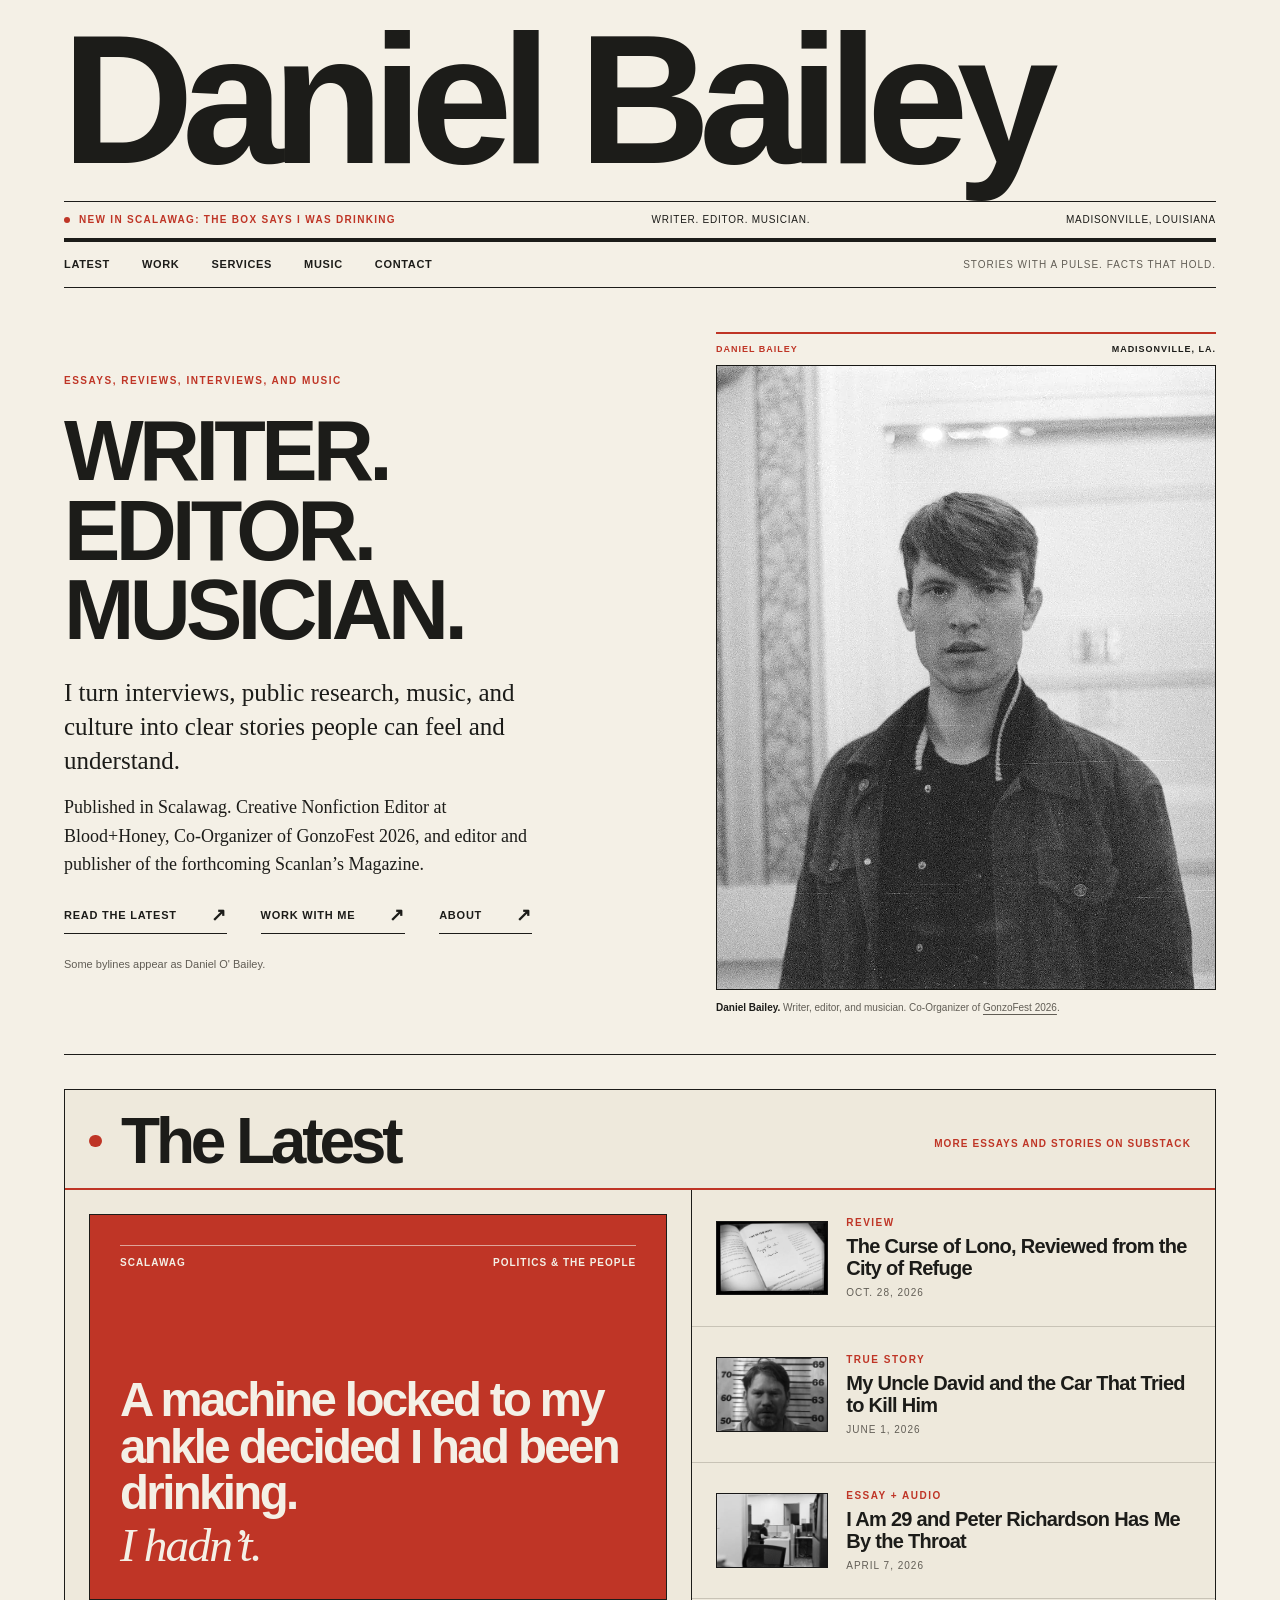
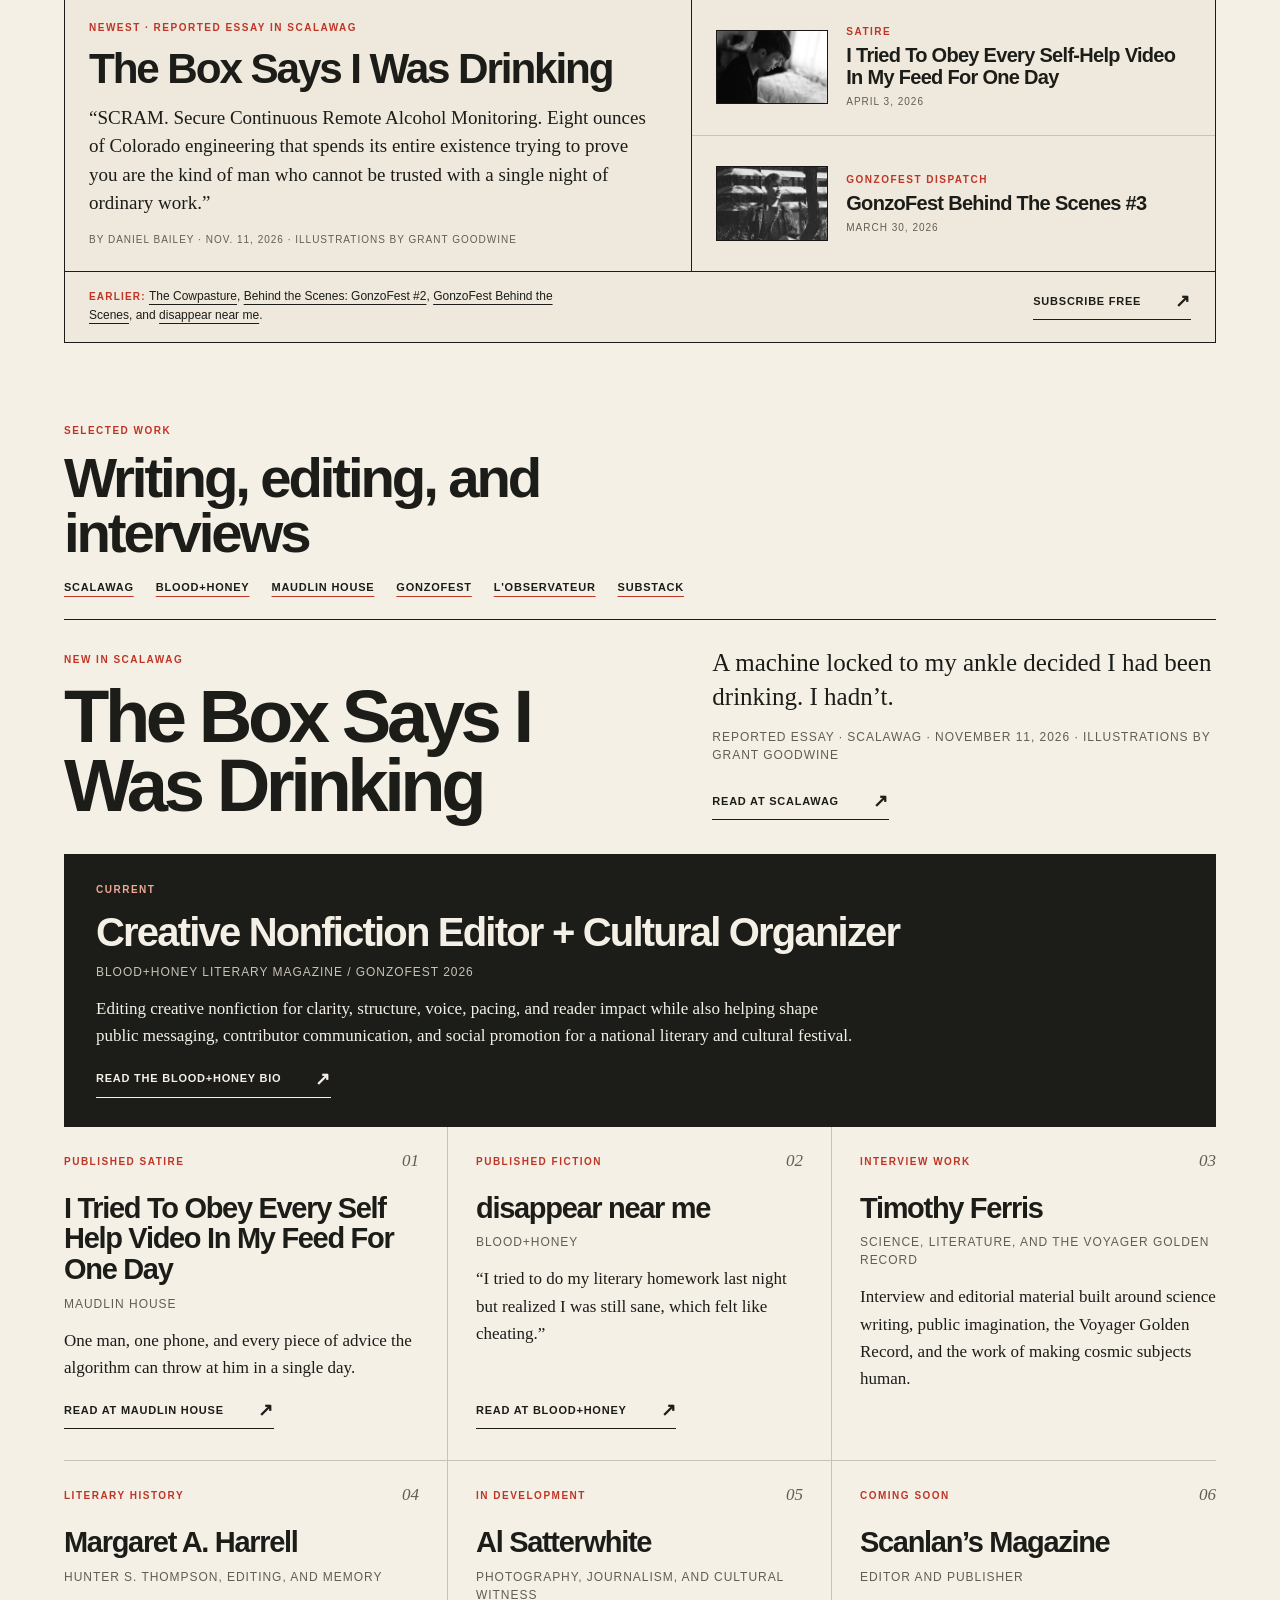
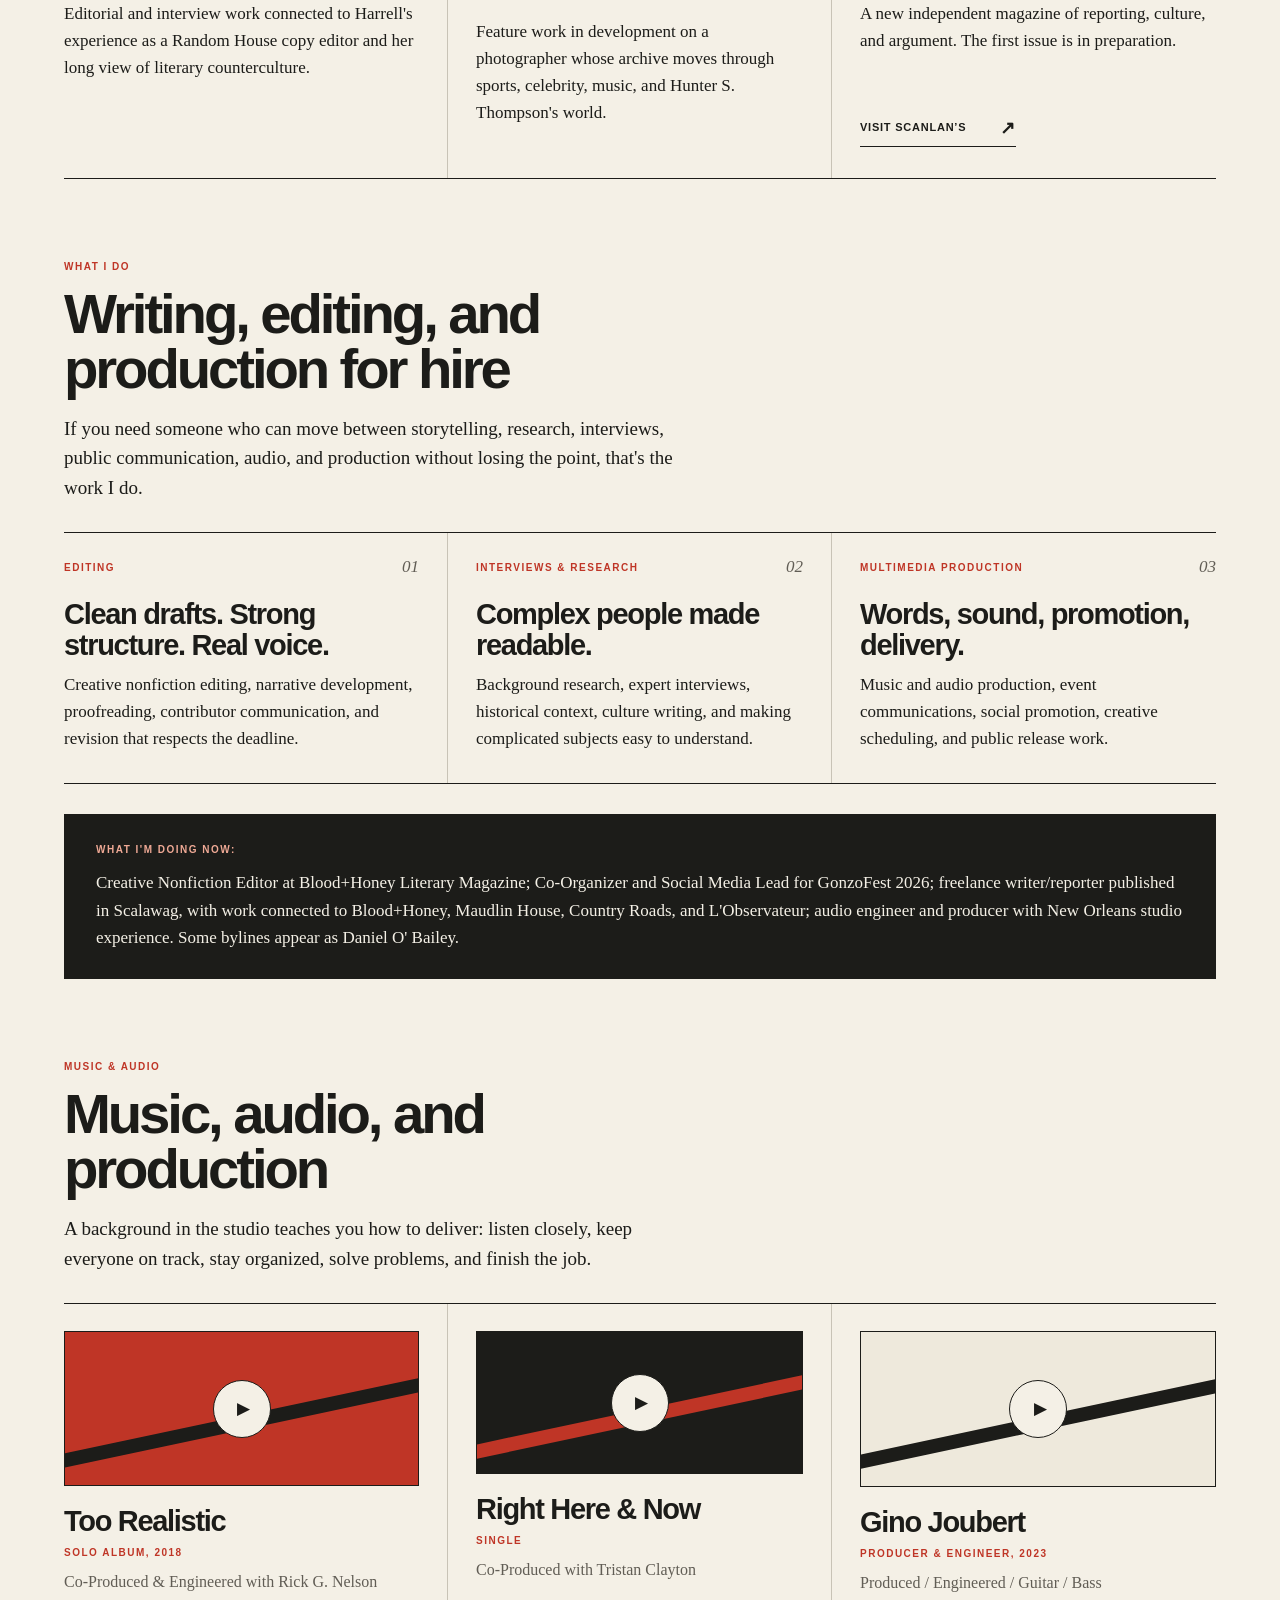
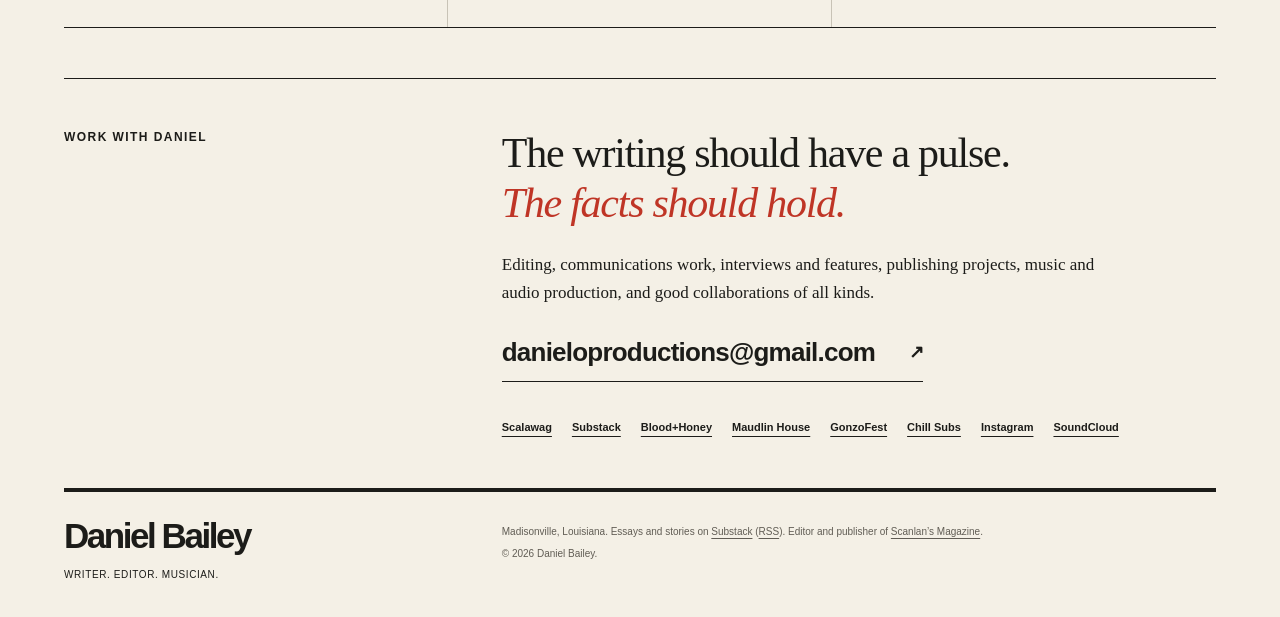
==== commit b30917c9: "Lead The Latest with the Scalawag essay Add The Box Says I Was Drinking (Scalawag, November 11, 2026" ====
--- a/index.html
+++ b/index.html
@@ -5,7 +5,7 @@
   <meta name="viewport" content="width=device-width, initial-scale=1.0">
 
   <title>Daniel Bailey | Writer, Editor &amp; Musician in Madisonville, Louisiana</title>
-  <meta name="description" content="Daniel Bailey is a writer, editor, and musician from Madisonville, Louisiana. Read his latest essays, reviews, satire, and interviews, or hire him to write and edit.">
+  <meta name="description" content="Daniel Bailey is a writer, editor, and musician from Madisonville, Louisiana. Read his Scalawag essay The Box Says I Was Drinking, plus reviews, satire, and interviews.">
   <meta name="author" content="Daniel Bailey">
   <meta name="robots" content="index, follow, max-image-preview:large, max-snippet:-1, max-video-preview:-1">
   <link rel="canonical" href="https://danielobailey.com/">
@@ -18,7 +18,7 @@
   <meta property="og:site_name" content="Daniel Bailey">
   <meta property="og:url" content="https://danielobailey.com/">
   <meta property="og:title" content="Daniel Bailey | Writer, Editor &amp; Musician in Madisonville, Louisiana">
-  <meta property="og:description" content="Essays, reviews, satire, and interviews from a Louisiana writer, editor, and musician. Read the latest or get in touch about a project.">
+  <meta property="og:description" content="New in Scalawag: The Box Says I Was Drinking. Essays, reviews, satire, and interviews from a Louisiana writer, editor, and musician.">
   <meta property="og:image" content="https://danielobailey.com/og-image.jpg">
   <meta property="og:image:width" content="1200">
   <meta property="og:image:height" content="630">
@@ -28,7 +28,7 @@
   <meta property="profile:last_name" content="Bailey">
   <meta name="twitter:card" content="summary_large_image">
   <meta name="twitter:title" content="Daniel Bailey | Writer, Editor &amp; Musician in Madisonville, Louisiana">
-  <meta name="twitter:description" content="Essays, reviews, satire, and interviews from a Louisiana writer, editor, and musician.">
+  <meta name="twitter:description" content="New in Scalawag: The Box Says I Was Drinking. Essays, reviews, and interviews from a Louisiana writer, editor, and musician.">
   <meta name="twitter:image" content="https://danielobailey.com/og-image.jpg">
   <meta name="twitter:image:alt" content="Daniel Bailey, writer, editor and musician from Madisonville, Louisiana">
 
@@ -119,6 +119,7 @@
         "url": "https://www.bloodhoneylit.com/"
       },
       "sameAs": [
+        "https://scalawagmagazine.org/author/daniel-bailey/",
         "https://danielbaileyoffical.substack.com/",
         "https://www.instagram.com/danielbaileyoffical/",
         "https://soundcloud.com/danielobailey",
@@ -170,6 +171,26 @@
           "@type": "ListItem",
           "position": 1,
           "item": {
+            "@type": "Article",
+            "headline": "The Box Says I Was Drinking",
+            "description": "A machine locked to my ankle decided I had been drinking. I hadn't.",
+            "url": "https://scalawagmagazine.org/2026/11/the-box-says-i-was-drinking/",
+            "datePublished": "2026-11-11",
+            "articleSection": "Politics & the People",
+            "author": {
+              "@id": "https://danielobailey.com/#person"
+            },
+            "publisher": {
+              "@type": "Organization",
+              "name": "Scalawag",
+              "url": "https://scalawagmagazine.org/"
+            }
+          }
+        },
+        {
+          "@type": "ListItem",
+          "position": 2,
+          "item": {
             "@type": "BlogPosting",
             "headline": "The Curse of Lono, Reviewed from the City of Refuge",
             "description": "A review in two voices of the Simon & Schuster reissue, with a word from Ralph Steadman's daughter.",
@@ -183,7 +204,7 @@
         },
         {
           "@type": "ListItem",
-          "position": 2,
+          "position": 3,
           "item": {
             "@type": "BlogPosting",
             "headline": "My Uncle David and the Car That Tried to Kill Him",
@@ -198,7 +219,7 @@
         },
         {
           "@type": "ListItem",
-          "position": 3,
+          "position": 4,
           "item": {
             "@type": "BlogPosting",
             "headline": "I Am 29 and Peter Richardson Has Me By the Throat",
@@ -213,7 +234,7 @@
         },
         {
           "@type": "ListItem",
-          "position": 4,
+          "position": 5,
           "item": {
             "@type": "BlogPosting",
             "headline": "I Tried To Obey Every Self-Help Video In My Feed For One Day",
@@ -228,7 +249,7 @@
         },
         {
           "@type": "ListItem",
-          "position": 5,
+          "position": 6,
           "item": {
             "@type": "BlogPosting",
             "headline": "GonzoFest Behind The Scenes #3",
@@ -236,21 +257,6 @@
             "url": "https://danielbaileyoffical.substack.com/p/gonzofest-behind-the-scenes-3",
             "datePublished": "2026-03-30T10:39:20Z",
             "image": "https://danielobailey.com/img/gonzofest-3.webp",
-            "author": {
-              "@id": "https://danielobailey.com/#person"
-            }
-          }
-        },
-        {
-          "@type": "ListItem",
-          "position": 6,
-          "item": {
-            "@type": "BlogPosting",
-            "headline": "The Cowpasture",
-            "description": "A cow retrieval mission, an 1880s trestle, mushroom scans, and a whole lot of Mississippi mud.",
-            "url": "https://danielbaileyoffical.substack.com/p/the-cowpasture",
-            "datePublished": "2026-03-04T10:53:28Z",
-            "image": "https://danielobailey.com/img/cowpasture.webp",
             "author": {
               "@id": "https://danielobailey.com/#person"
             }
@@ -268,7 +274,7 @@
 
   <header class="masthead container">
     <div class="brandrow"><h1 class="brand"><a href="/" aria-label="Daniel Bailey, home">Daniel Bailey</a></h1></div>
-    <div class="issueband"><span class="status">New: The Curse of Lono, reviewed</span><span>Writer. Editor. Musician.</span><span>Madisonville, Louisiana</span></div>
+    <div class="issueband"><span class="status"><a href="https://scalawagmagazine.org/2026/11/the-box-says-i-was-drinking/" target="_blank" rel="noopener">New in Scalawag: The Box Says I Was Drinking</a></span><span>Writer. Editor. Musician.</span><span>Madisonville, Louisiana</span></div>
     <nav class="nav" id="nav" aria-label="Primary">
       <div class="nav-links" id="nav-links">
         <a href="#latest">Latest</a>
@@ -290,7 +296,7 @@
         <p class="eyebrow">Essays, reviews, interviews, and music</p>
         <h2 class="hero-name" id="hero-title"><span>Writer.</span><span>Editor.</span><span>Musician.</span></h2>
         <p class="hero-tagline">I turn interviews, public research, music, and culture into clear stories people can feel and understand.</p>
-        <p class="hero-intro">Creative Nonfiction Editor at Blood+Honey, Co-Organizer of GonzoFest 2026, and editor and publisher of the forthcoming Scanlan&rsquo;s Magazine.</p>
+        <p class="hero-intro">Published in Scalawag. Creative Nonfiction Editor at Blood+Honey, Co-Organizer of GonzoFest 2026, and editor and publisher of the forthcoming Scanlan&rsquo;s Magazine.</p>
         <div class="hero-actions">
           <a href="#latest" class="btn">Read the latest</a>
           <a href="#contact" class="btn">Work with me</a>
@@ -317,6 +323,7 @@
         <p>For employers and collaborators, the practical value is simple: Daniel can interview, research, draft, edit, coordinate, produce, revise, and deliver under pressure while keeping the voice alive and the facts clean.</p>
         <div class="modal-bios">
           <h3>Bios &amp; Profiles</h3>
+          <a href="https://scalawagmagazine.org/author/daniel-bailey/" target="_blank" rel="noopener">Scalawag</a>
           <a href="https://danielbaileyoffical.substack.com/" target="_blank" rel="noopener me">Substack</a>
           <a href="https://www.bloodhoneylit.com/daniel-bailey-bio" target="_blank" rel="noopener">Blood+Honey Literary Magazine</a>
           <a href="https://maudlinhouse.net/author/daniel-o-bailey/" target="_blank" rel="noopener">Maudlin House</a>
@@ -334,21 +341,30 @@
       <div class="latest-box">
         <div class="latest-head">
           <h2 id="latest-title">The Latest</h2>
-          <a href="https://danielbaileyoffical.substack.com/" target="_blank" rel="noopener">All essays and stories on Substack</a>
+          <a href="https://danielbaileyoffical.substack.com/" target="_blank" rel="noopener">More essays and stories on Substack</a>
         </div>
         <div class="latest-grid">
           <article class="latest-feature">
-            <a class="latest-feature-img" href="https://danielbaileyoffical.substack.com/p/the-curse-of-lono-reviewed-from-the" tabindex="-1" aria-hidden="true">
-              <img src="/img/curse-of-lono.webp" srcset="/img/curse-of-lono-600.webp 600w, /img/curse-of-lono.webp 1200w" sizes="(max-width: 980px) 92vw, 620px" alt="An open copy of The Curse of Lono with a handwritten note that reads Enjoy the ride" width="1200" height="800" loading="lazy" decoding="async">
-            </a>
+            <div class="latest-cover">
+              <p class="coverline"><span>Scalawag</span><span>Politics &amp; the People</span></p>
+              <p class="cover-quote">A machine locked to my ankle decided I had been drinking. <em>I hadn&rsquo;t.</em></p>
+            </div>
             <div class="latest-feature-body">
-              <span class="kicker">Newest &middot; Review</span>
-              <h3><a href="https://danielbaileyoffical.substack.com/p/the-curse-of-lono-reviewed-from-the">The Curse of Lono, Reviewed from the City of Refuge</a></h3>
-              <p class="dek">A review in two voices of the Simon &amp; Schuster reissue, with a word from Ralph Steadman's daughter.</p>
-              <p class="post-meta">By Daniel Bailey &middot; <time datetime="2026-10-28">Oct. 28, 2026</time></p>
+              <span class="kicker">Newest &middot; Reported essay in Scalawag</span>
+              <h3><a href="https://scalawagmagazine.org/2026/11/the-box-says-i-was-drinking/" target="_blank" rel="noopener">The Box Says I Was Drinking</a></h3>
+              <p class="dek">&ldquo;SCRAM. Secure Continuous Remote Alcohol Monitoring. Eight ounces of Colorado engineering that spends its entire existence trying to prove you are the kind of man who cannot be trusted with a single night of ordinary work.&rdquo;</p>
+              <p class="post-meta">By Daniel Bailey &middot; <time datetime="2026-11-11">Nov. 11, 2026</time> &middot; Illustrations by Grant Goodwine</p>
             </div>
           </article>
           <ul class="latest-list">
+            <li class="latest-item">
+              <a href="https://danielbaileyoffical.substack.com/p/the-curse-of-lono-reviewed-from-the" tabindex="-1" aria-hidden="true"><img src="/img/curse-of-lono-600.webp" alt="An open copy of The Curse of Lono with a handwritten note that reads Enjoy the ride" width="600" height="400" loading="lazy" decoding="async"></a>
+              <article>
+                <span class="kicker">Review</span>
+                <h3><a href="https://danielbaileyoffical.substack.com/p/the-curse-of-lono-reviewed-from-the">The Curse of Lono, Reviewed from the City of Refuge</a></h3>
+                <p class="post-meta"><time datetime="2026-10-28">Oct. 28, 2026</time></p>
+              </article>
+            </li>
             <li class="latest-item">
               <a href="https://danielbaileyoffical.substack.com/p/my-uncle-david-and-the-car-that-tried" tabindex="-1" aria-hidden="true"><img src="/img/uncle-david.webp" alt="Uncle David photographed against a height chart" width="480" height="320" loading="lazy" decoding="async"></a>
               <article>
@@ -381,18 +397,10 @@
                 <p class="post-meta"><time datetime="2026-03-30">March 30, 2026</time></p>
               </article>
             </li>
-            <li class="latest-item">
-              <a href="https://danielbaileyoffical.substack.com/p/the-cowpasture" tabindex="-1" aria-hidden="true"><img src="/img/cowpasture.webp" alt="Daniel Bailey walking through tree shade with a camera" width="480" height="320" loading="lazy" decoding="async"></a>
-              <article>
-                <span class="kicker">Essay</span>
-                <h3><a href="https://danielbaileyoffical.substack.com/p/the-cowpasture">The Cowpasture</a></h3>
-                <p class="post-meta"><time datetime="2026-03-04">March 4, 2026</time></p>
-              </article>
-            </li>
           </ul>
         </div>
         <div class="latest-foot">
-          <p><strong>Earlier:</strong> <a href="https://danielbaileyoffical.substack.com/p/behind-the-scenes-gonzofest-2">Behind the Scenes: GonzoFest #2</a>, <a href="https://danielbaileyoffical.substack.com/p/gonzofest-behind-the-scenes">GonzoFest Behind the Scenes</a>, and <a href="https://danielbaileyoffical.substack.com/p/disappear-near-me">disappear near me</a>.</p>
+          <p><strong>Earlier:</strong> <a href="https://danielbaileyoffical.substack.com/p/the-cowpasture">The Cowpasture</a>, <a href="https://danielbaileyoffical.substack.com/p/behind-the-scenes-gonzofest-2">Behind the Scenes: GonzoFest #2</a>, <a href="https://danielbaileyoffical.substack.com/p/gonzofest-behind-the-scenes">GonzoFest Behind the Scenes</a>, and <a href="https://danielbaileyoffical.substack.com/p/disappear-near-me">disappear near me</a>.</p>
           <a href="https://danielbaileyoffical.substack.com/subscribe" class="btn" target="_blank" rel="noopener">Subscribe free</a>
         </div>
       </div>
@@ -405,20 +413,32 @@
       <div class="section-label">Selected Work</div>
       <h2 class="section-title" id="writing-title">Writing, editing, and interviews</h2>
       <div class="writing-badges">
+        <a href="https://scalawagmagazine.org/author/daniel-bailey/" class="badge" target="_blank" rel="noopener">Scalawag</a>
         <a href="https://www.bloodhoneylit.com/daniel-bailey-bio" class="badge" target="_blank" rel="noopener">Blood+Honey</a>
         <a href="https://maudlinhouse.net/author/daniel-o-bailey/" class="badge" target="_blank" rel="noopener">Maudlin House</a>
         <a href="https://gonzofest.net/participant/daniel-obailey/" class="badge" target="_blank" rel="noopener">GonzoFest</a>
         <a href="https://lobservateur.com/" class="badge" target="_blank" rel="noopener">L'Observateur</a>
         <a href="https://danielbaileyoffical.substack.com/" class="badge" target="_blank" rel="noopener">Substack</a>
       </div>
+      <article class="writing-lead">
+        <div>
+          <div class="writing-card-tag">New in Scalawag</div>
+          <h3><a href="https://scalawagmagazine.org/2026/11/the-box-says-i-was-drinking/" target="_blank" rel="noopener">The Box Says I Was Drinking</a></h3>
+        </div>
+        <div>
+          <p class="writing-lead-dek">A machine locked to my ankle decided I had been drinking. I hadn&rsquo;t.</p>
+          <p class="writing-card-pub">Reported essay &middot; Scalawag &middot; November 11, 2026 &middot; Illustrations by Grant Goodwine</p>
+          <a href="https://scalawagmagazine.org/2026/11/the-box-says-i-was-drinking/" class="link-arrow" target="_blank" rel="noopener">Read at Scalawag</a>
+        </div>
+      </article>
+      <article class="writing-feature">
+        <div class="writing-card-tag">Current</div>
+        <h3>Creative Nonfiction Editor + Cultural Organizer</h3>
+        <p class="writing-card-pub">Blood+Honey Literary Magazine / GonzoFest 2026</p>
+        <p>Editing creative nonfiction for clarity, structure, voice, pacing, and reader impact while also helping shape public messaging, contributor communication, and social promotion for a national literary and cultural festival.</p>
+        <a href="https://www.bloodhoneylit.com/daniel-bailey-bio" class="link-arrow" target="_blank" rel="noopener">Read the Blood+Honey bio</a>
+      </article>
       <div class="writing-grid">
-        <article class="writing-card writing-card--featured">
-          <div class="writing-card-tag">Current</div>
-          <h3>Creative Nonfiction Editor + Cultural Organizer</h3>
-          <p class="writing-card-pub">Blood+Honey Literary Magazine / GonzoFest 2026</p>
-          <p>Editing creative nonfiction for clarity, structure, voice, pacing, and reader impact while also helping shape public messaging, contributor communication, and social promotion for a national literary and cultural festival.</p>
-          <a href="https://www.bloodhoneylit.com/daniel-bailey-bio" class="link-arrow" target="_blank" rel="noopener">Read the Blood+Honey bio</a>
-        </article>
         <article class="writing-card">
           <div class="writing-card-tag">Published Satire</div>
           <h3>I Tried To Obey Every Self Help Video In My Feed For One Day</h3>
@@ -491,7 +511,7 @@
       </div>
 
       <div class="hire-proof">
-        <p><strong>What I'm doing now:</strong> Creative Nonfiction Editor at Blood+Honey Literary Magazine; Co-Organizer and Social Media Lead for GonzoFest 2026; freelance writer/reporter with work connected to Blood+Honey, Maudlin House, Country Roads, and L'Observateur; audio engineer and producer with New Orleans studio experience. Some bylines appear as Daniel O' Bailey.</p>
+        <p><strong>What I'm doing now:</strong> Creative Nonfiction Editor at Blood+Honey Literary Magazine; Co-Organizer and Social Media Lead for GonzoFest 2026; freelance writer/reporter published in Scalawag, with work connected to Blood+Honey, Maudlin House, Country Roads, and L'Observateur; audio engineer and producer with New Orleans studio experience. Some bylines appear as Daniel O' Bailey.</p>
       </div>
     </div>
   </section>
@@ -549,6 +569,7 @@
         <a href="mailto:danieloproductions@gmail.com" class="btn">danieloproductions@gmail.com</a>
       </div>
       <ul class="contact-social">
+        <li><a href="https://scalawagmagazine.org/author/daniel-bailey/" target="_blank" rel="noopener">Scalawag</a></li>
         <li><a href="https://danielbaileyoffical.substack.com/" target="_blank" rel="noopener me">Substack</a></li>
         <li><a href="https://www.bloodhoneylit.com/daniel-bailey-bio" target="_blank" rel="noopener">Blood+Honey</a></li>
         <li><a href="https://maudlinhouse.net/author/daniel-o-bailey/" target="_blank" rel="noopener">Maudlin House</a></li>
--- a/style.css
+++ b/style.css
@@ -106,6 +106,7 @@
   text-transform: uppercase;
 }
 .issueband .status { display: flex; align-items: center; gap: 9px; font-weight: 700; color: var(--red); letter-spacing: .13em; }
+.issueband .status a:hover { color: var(--ink); }
 .issueband .status::before { content: ''; width: 6px; height: 6px; border-radius: 50%; background: var(--red); flex: none; }
 
 .nav {
@@ -204,9 +205,18 @@
 
 .latest-grid { display: grid; grid-template-columns: 1.2fr 1fr; }
 .latest-feature { border-right: 1px solid var(--ink); padding: 24px; }
-.latest-feature-img { display: block; overflow: hidden; border: 1px solid var(--ink); background: var(--rule); }
-.latest-feature-img img { width: 100%; aspect-ratio: 3/2; object-fit: cover; filter: grayscale(1) contrast(1.05); transition: filter .4s, transform .5s; }
-.latest-feature:hover .latest-feature-img img { filter: none; transform: scale(1.02); }
+.latest-cover {
+  background: var(--red); color: var(--paper); border: 1px solid var(--ink);
+  aspect-ratio: 3/2; padding: clamp(18px, 2.4vw, 30px);
+  display: flex; flex-direction: column; justify-content: space-between; gap: 24px;
+}
+.coverline {
+  display: flex; justify-content: space-between; gap: 15px;
+  border-top: 1px solid rgba(244, 240, 230, .6); padding-top: 10px;
+  font: 700 10px/1.3 var(--sans); letter-spacing: .1em; text-transform: uppercase;
+}
+.cover-quote { font: 700 clamp(28px, 3.7vw, 54px)/.98 var(--sans); letter-spacing: -.055em; max-width: 13em; }
+.cover-quote em { display: block; font-family: var(--serif); font-weight: 400; letter-spacing: -.04em; margin-top: .12em; }
 .latest-feature-body { padding-top: 20px; }
 .latest-feature h3 { font: 700 clamp(28px, 3.3vw, 44px)/1.02 var(--sans); letter-spacing: -.05em; margin: 12px 0 14px; }
 .latest-feature .dek { font-size: 19px; line-height: 1.5; margin-bottom: 14px; max-width: 560px; }
@@ -255,29 +265,33 @@
   position: absolute; top: 24px; right: 28px;
   font: italic 17px var(--serif); color: var(--muted);
 }
-.hire-card:nth-child(3n+1), .writing-card:nth-child(3n+2) { padding-left: 0; }
-.hire-card:nth-child(3n), .writing-card:nth-child(3n+1) { border-right: 0; padding-right: 0; }
-.hire-card:nth-child(3n)::after, .writing-card:nth-child(3n+1)::after { right: 0; }
+.hire-card:nth-child(3n+1), .writing-card:nth-child(3n+1) { padding-left: 0; }
+.hire-card:nth-child(3n), .writing-card:nth-child(3n) { border-right: 0; padding-right: 0; }
+.hire-card:nth-child(3n)::after, .writing-card:nth-child(3n)::after { right: 0; }
 .writing-card:nth-last-child(-n+3), .hire-card { border-bottom: 0; }
 
-.writing-card--featured {
-  grid-column: 1 / -1;
-  background: var(--ink); color: var(--paper);
-  padding: 28px 32px !important;
-  border: 0;
-  counter-increment: none;
-}
-.writing-card--featured::after { content: none; }
-.writing-card--featured .writing-card-tag { color: #efa995; }
-.writing-card--featured .writing-card-pub { color: var(--rule); }
-.writing-card--featured .link-arrow { color: var(--paper); }
-.writing-card--featured .link-arrow:hover { color: #efa995; }
-.writing-card--featured p { max-width: 760px; }
+.writing-lead {
+  display: grid; grid-template-columns: 1.15fr 1fr; gap: 6%; align-items: end;
+  border-top: 1px solid var(--ink); padding: 26px 0 34px;
+}
+.writing-lead h3 { font: 700 clamp(40px, 5.8vw, 82px)/.92 var(--sans); letter-spacing: -.06em; margin-top: 16px; }
+.writing-lead-dek { font-size: 25px; line-height: 1.35; margin-bottom: 14px; max-width: 520px; }
+.writing-lead p.writing-card-pub { margin-bottom: 22px; }
+
+.writing-feature {
+  background: var(--ink); color: var(--paper); padding: 28px 32px;
+  display: flex; flex-direction: column; align-items: flex-start;
+}
+.writing-feature .writing-card-tag { color: #efa995; }
+.writing-feature h3 { font: 700 clamp(28px, 3.2vw, 40px)/1.06 var(--sans); letter-spacing: -.045em; margin: 14px 0 10px; }
+.writing-feature p { font-size: 17px; line-height: 1.6; margin-bottom: 20px; max-width: 760px; }
+.writing-feature p.writing-card-pub { color: var(--rule); }
+.writing-feature .link-arrow { color: var(--paper); }
+.writing-feature .link-arrow:hover { color: #efa995; }
 
 .writing-card h3, .hire-card h3 { font: 700 29px/1.06 var(--sans); letter-spacing: -.045em; margin: 24px 0 10px; }
-.writing-card--featured h3 { font-size: clamp(28px, 3.2vw, 40px); margin-top: 14px; }
-.writing-card-pub { font: 11px/1.5 var(--sans); text-transform: uppercase; letter-spacing: .08em; color: var(--muted); margin-bottom: 14px; }
 .writing-card p, .hire-card p { font-size: 17px; line-height: 1.6; margin-bottom: 20px; }
+p.writing-card-pub { font: 12px/1.5 var(--sans); text-transform: uppercase; letter-spacing: .08em; color: var(--muted); margin-bottom: 14px; }
 .writing-card .link-arrow { margin-top: auto; }
 .hire-card p { margin-bottom: 0; }
 .hire-card-num { display: none; }
@@ -383,11 +397,11 @@
   .latest-grid { grid-template-columns: 1fr; }
   .latest-feature { border-right: 0; border-bottom: 1px solid var(--ink); }
   .writing-grid { grid-template-columns: 1fr 1fr; }
-  .writing-card, .writing-card:nth-child(3n+1), .writing-card:nth-child(3n+2) { padding: 25px 22px; border-right: 1px solid var(--rule); border-bottom: 1px solid var(--rule); }
+  .writing-card:nth-child(n) { padding: 25px 22px; border-right: 1px solid var(--rule); border-bottom: 1px solid var(--rule); }
   .writing-card:nth-child(n)::after { right: 22px; }
-  .writing-card:nth-child(even) { padding-left: 0; }
-  .writing-card:nth-child(odd):not(.writing-card--featured) { border-right: 0; padding-right: 0; }
-  .writing-card:nth-child(odd)::after { right: 0; }
+  .writing-card:nth-child(odd) { padding-left: 0; }
+  .writing-card:nth-child(even) { border-right: 0; padding-right: 0; }
+  .writing-card:nth-child(even)::after { right: 0; }
   .writing-card:nth-last-child(-n+2) { border-bottom: 0; }
   .nav .edition { display: none; }
 }
@@ -413,7 +427,10 @@
   .writing-card:nth-child(n), .hire-card:nth-child(n), .music-card:nth-child(n) { padding: 25px 0; border-right: 0; border-bottom: 1px solid var(--rule); }
   .writing-card:nth-child(n)::after, .hire-card:nth-child(n)::after { right: 0; }
   .writing-card:last-child, .hire-card:last-child, .music-card:last-child { border-bottom: 0; }
-  .writing-card--featured { padding: 24px !important; }
+  .writing-feature { padding: 24px; }
+  .writing-lead { grid-template-columns: 1fr; gap: 18px; padding: 22px 0 28px; }
+  .writing-lead-dek { font-size: 22px; }
+  .latest-cover { aspect-ratio: auto; min-height: 230px; }
   .hire-proof { padding: 24px; }
   .contact .container, .footer-inner { grid-template-columns: 1fr; gap: 20px; }
   .contact .container { padding-top: 30px; padding-bottom: 36px; }
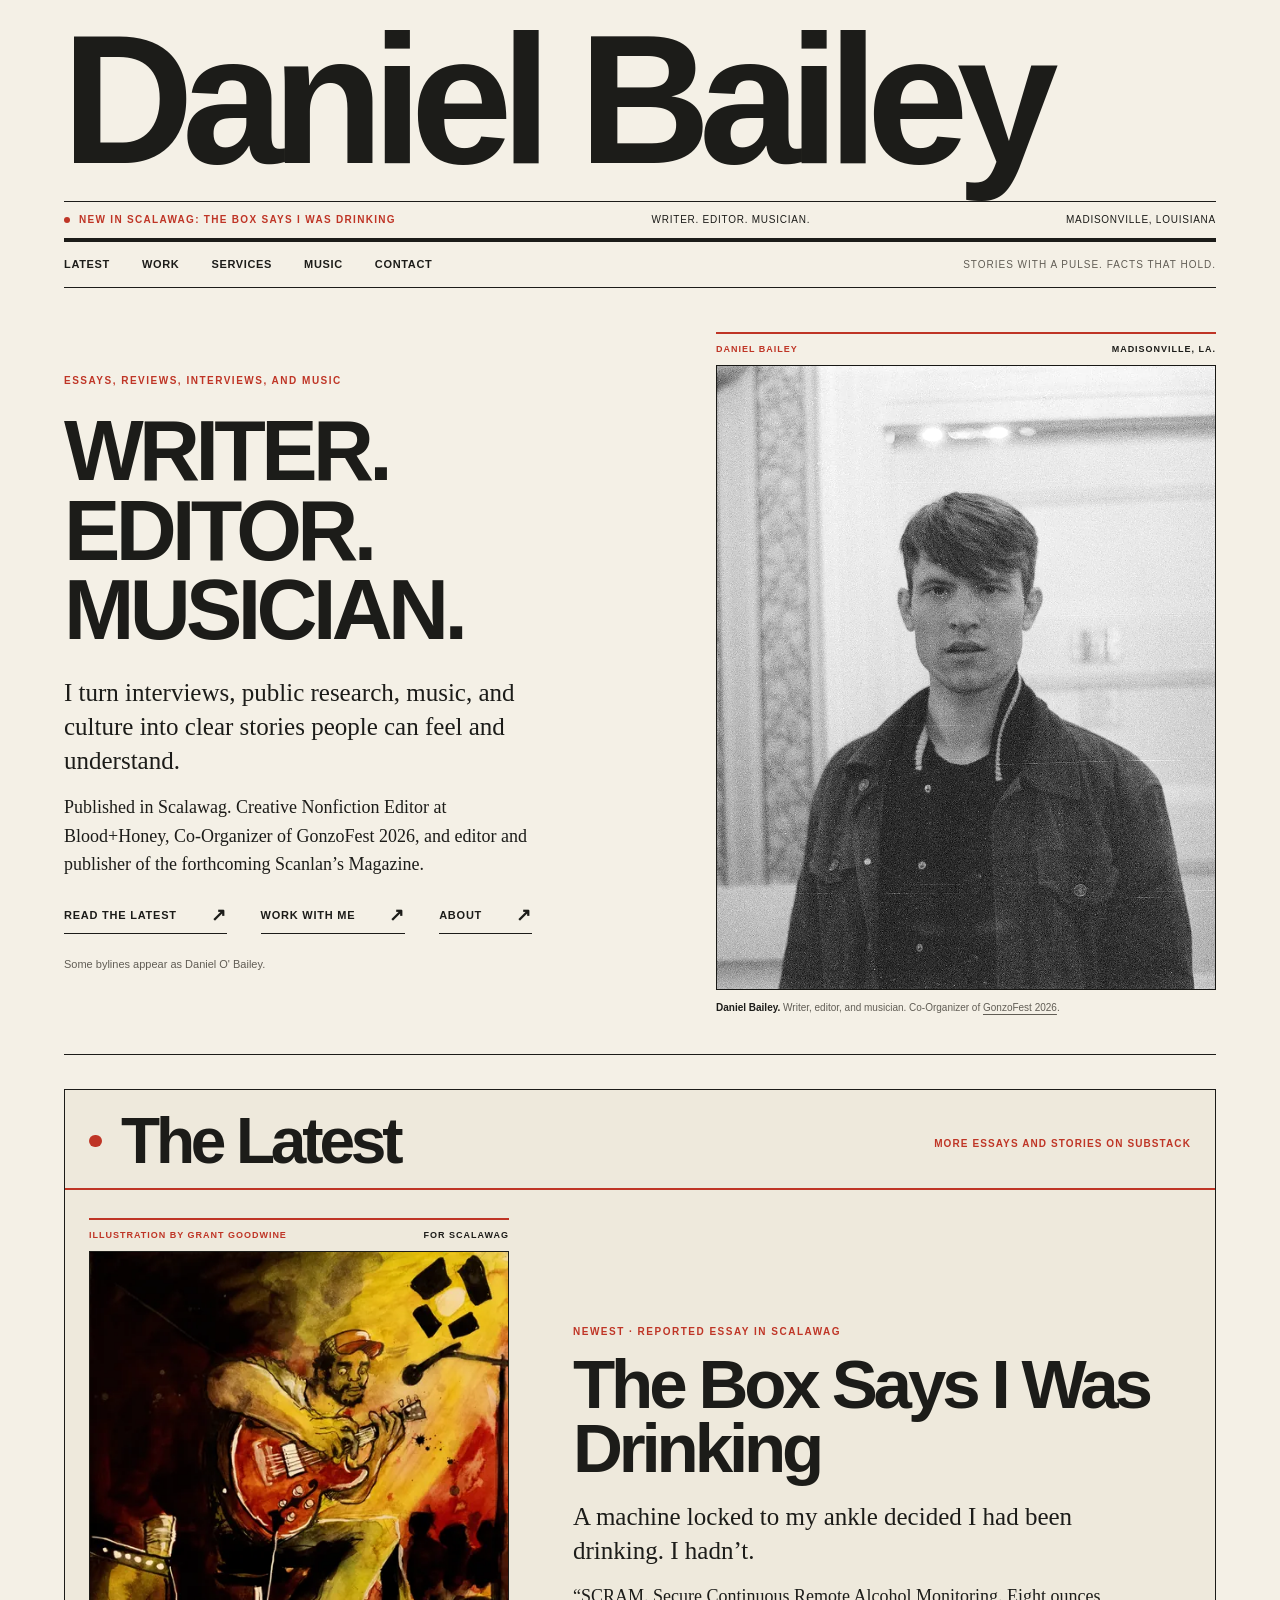
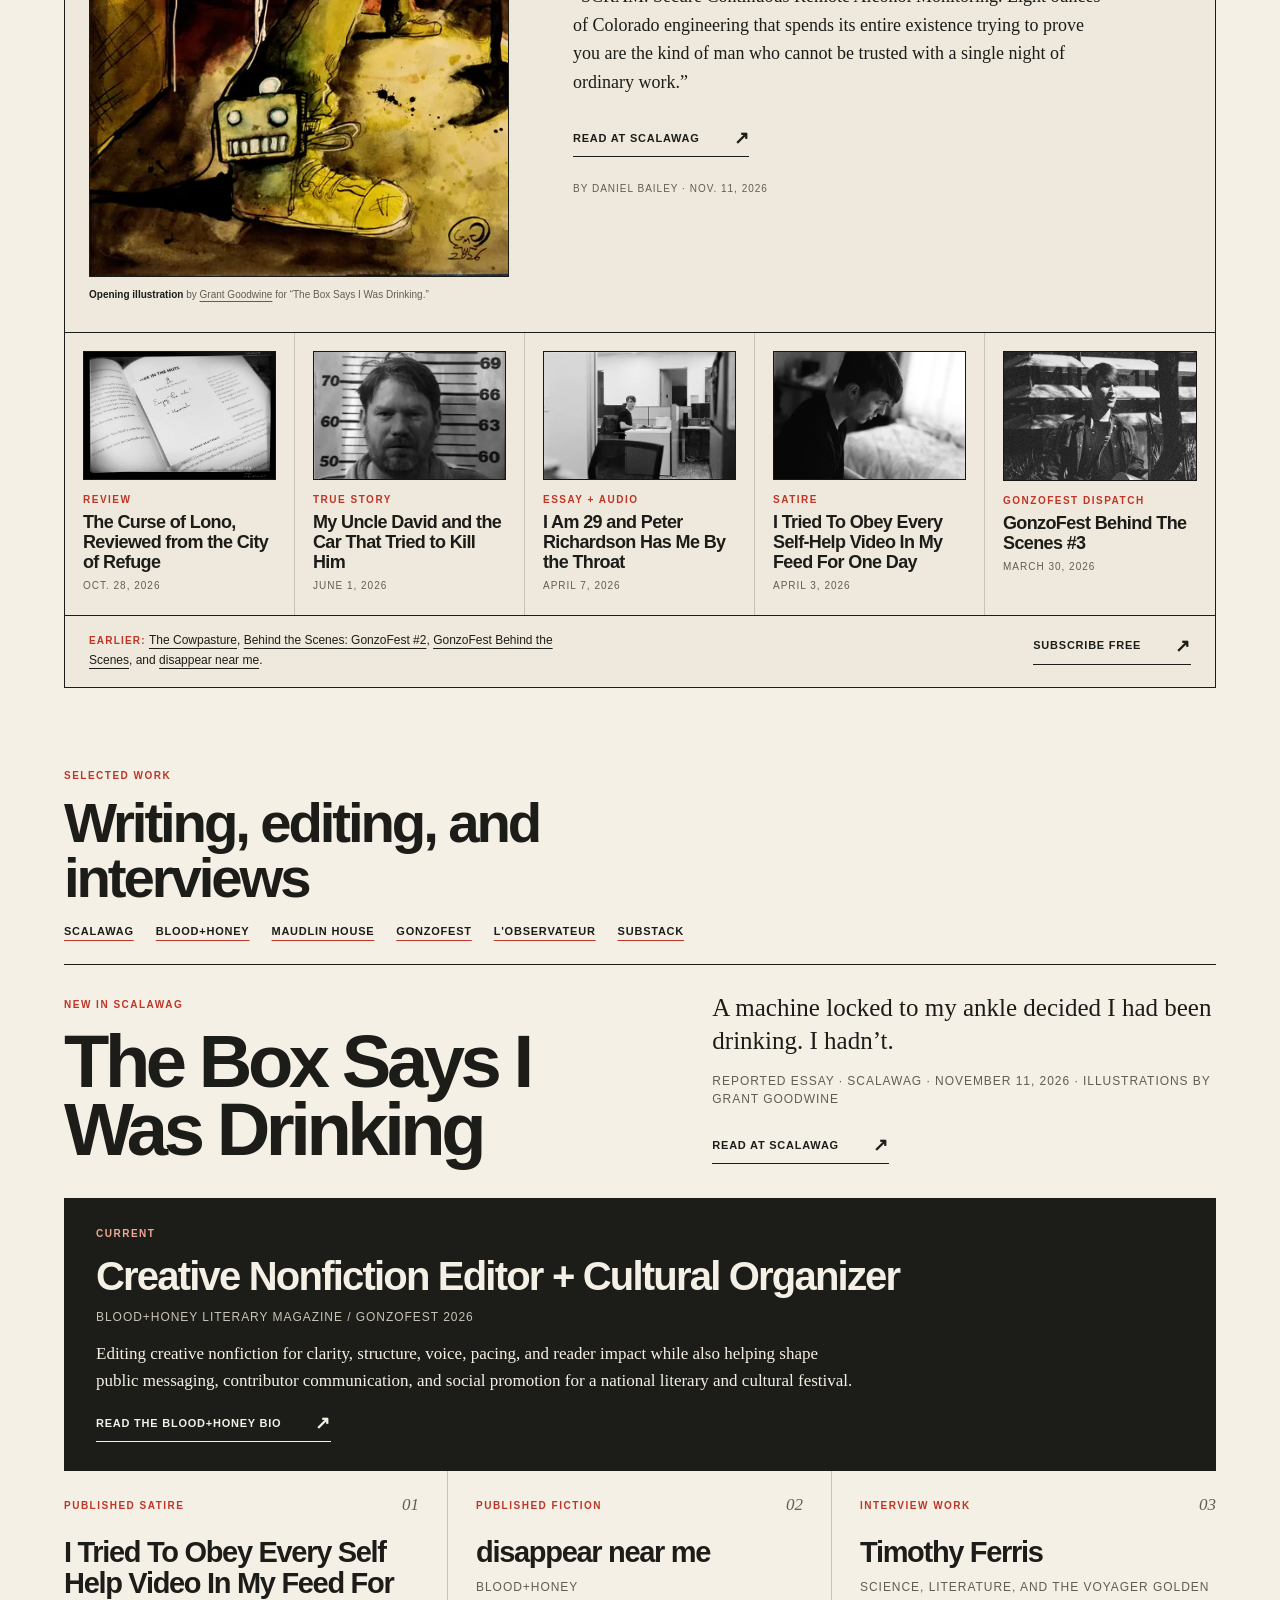
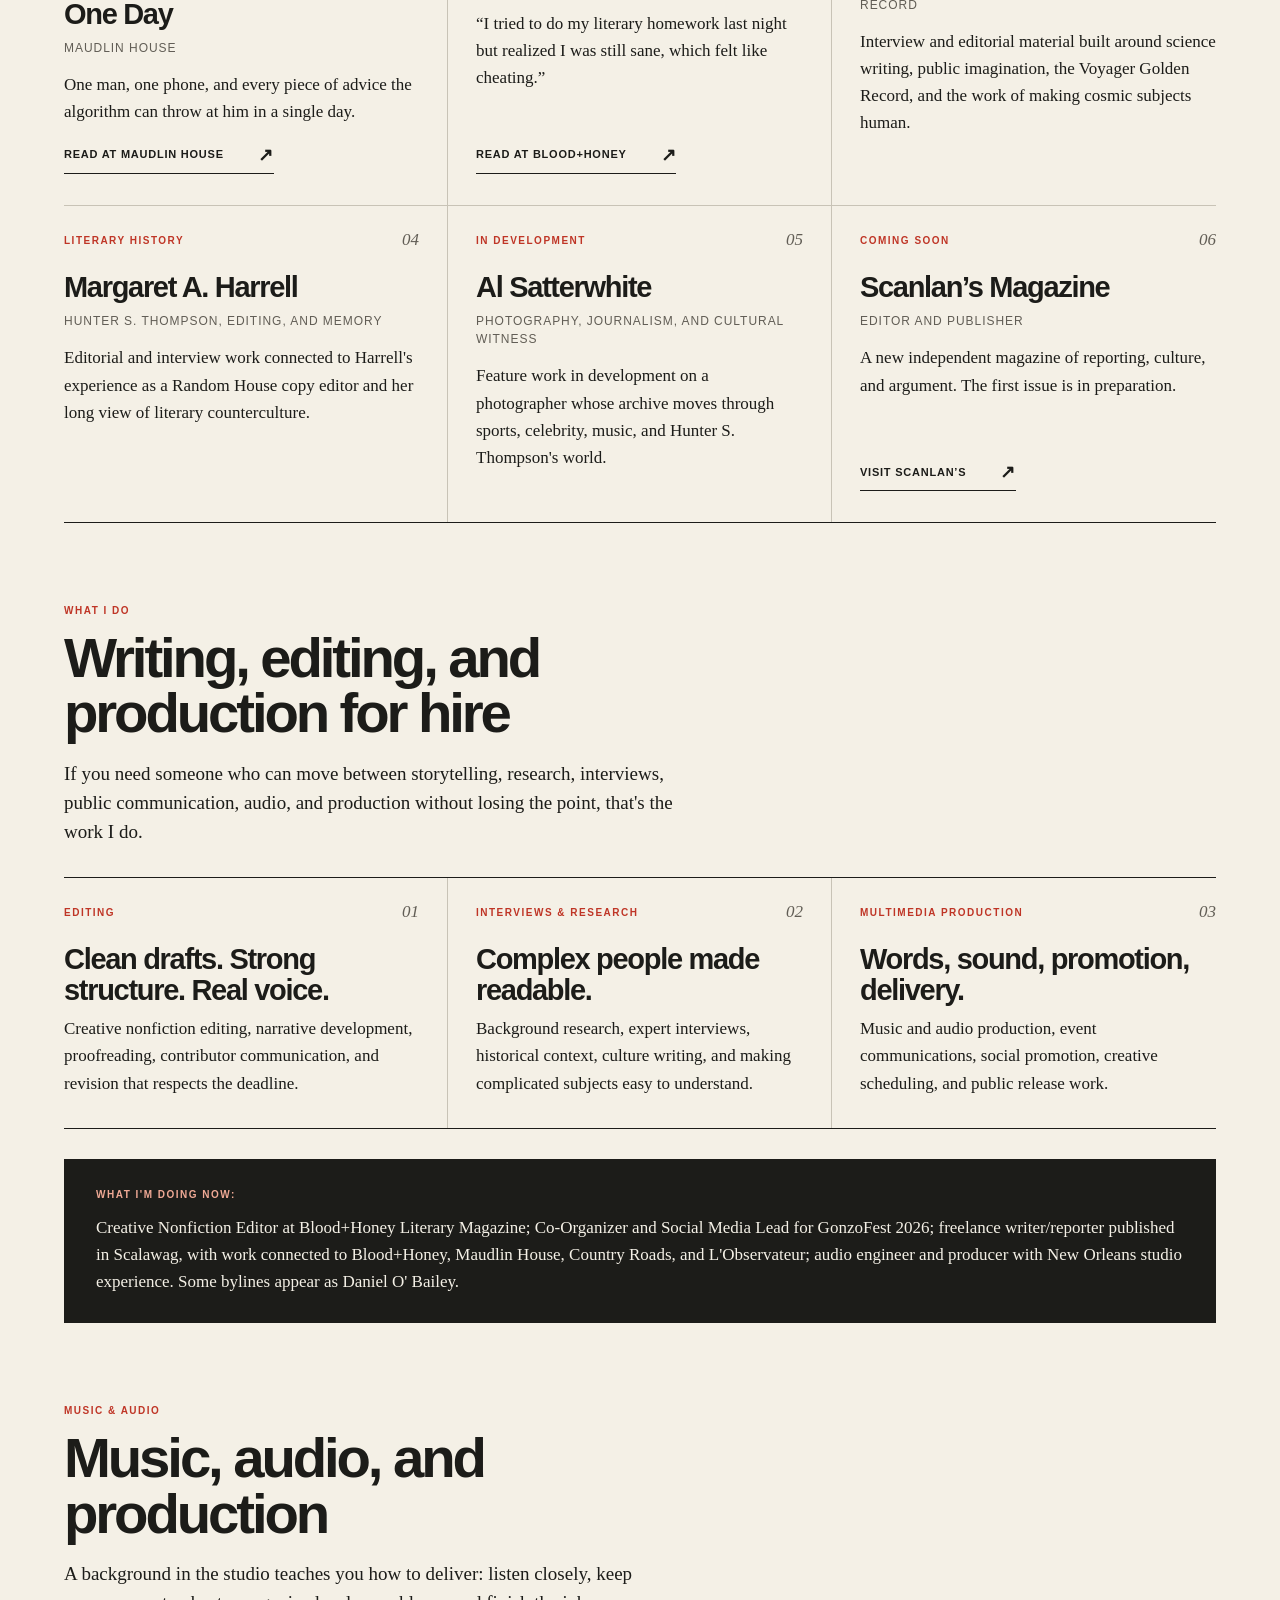
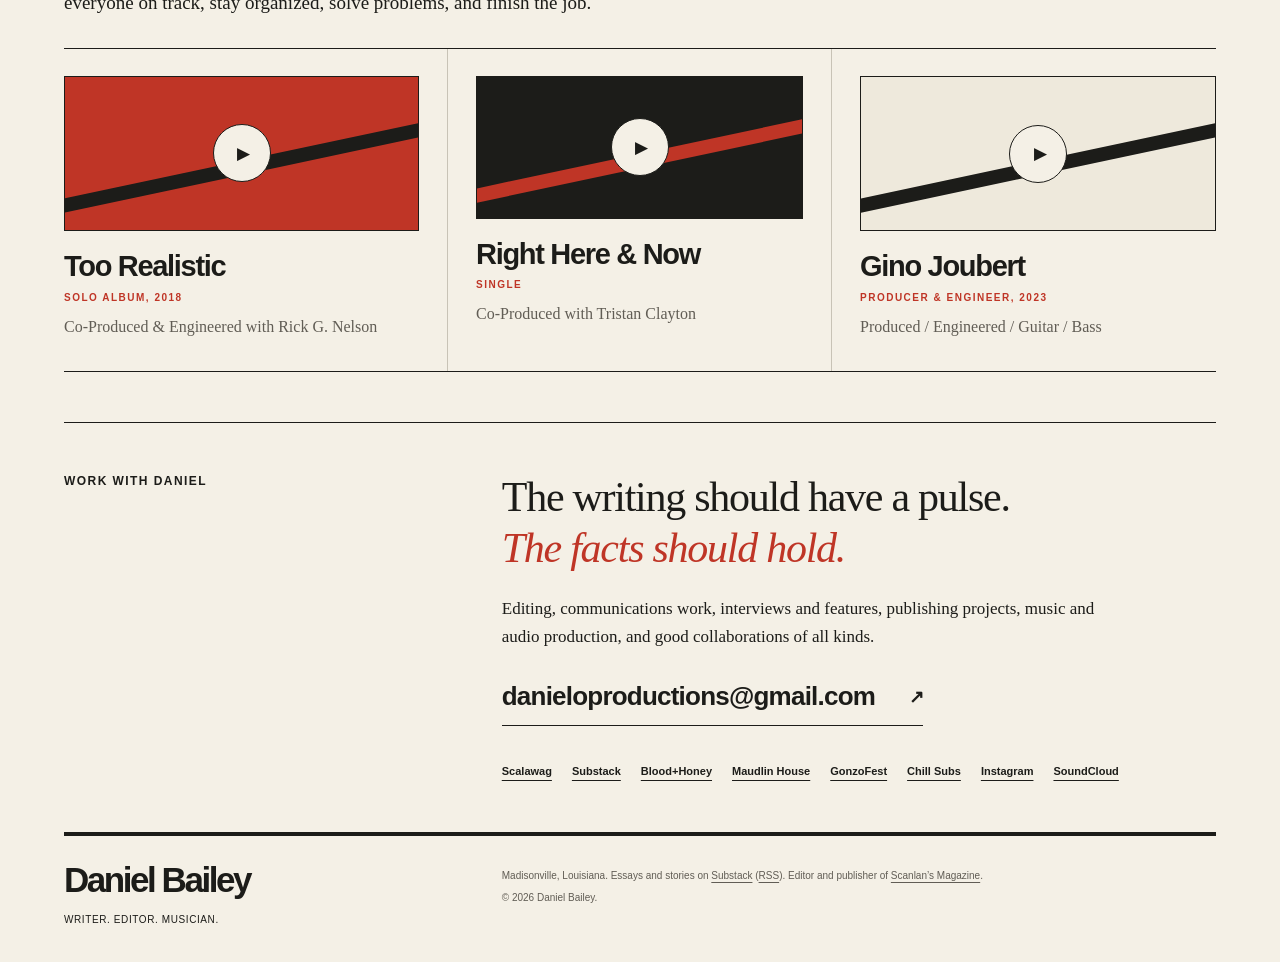
==== commit e91ee9e9: "Lead The Latest with Grant Goodwine's opening illustration Replace the red pull-quote block with the" ====
--- a/index.html
+++ b/index.html
@@ -184,6 +184,18 @@
               "@type": "Organization",
               "name": "Scalawag",
               "url": "https://scalawagmagazine.org/"
+            },
+            "image": {
+              "@type": "ImageObject",
+              "url": "https://danielobailey.com/img/box-says-i-was-drinking-grant-goodwine-1200.webp",
+              "width": 1200,
+              "height": 1793,
+              "creator": {
+                "@type": "Person",
+                "name": "Grant Goodwine",
+                "url": "https://grantgoodwine.com/"
+              },
+              "creditText": "Grant Goodwine"
             }
           }
         },
@@ -343,62 +355,63 @@
           <h2 id="latest-title">The Latest</h2>
           <a href="https://danielbaileyoffical.substack.com/" target="_blank" rel="noopener">More essays and stories on Substack</a>
         </div>
-        <div class="latest-grid">
-          <article class="latest-feature">
-            <div class="latest-cover">
-              <p class="coverline"><span>Scalawag</span><span>Politics &amp; the People</span></p>
-              <p class="cover-quote">A machine locked to my ankle decided I had been drinking. <em>I hadn&rsquo;t.</em></p>
-            </div>
-            <div class="latest-feature-body">
-              <span class="kicker">Newest &middot; Reported essay in Scalawag</span>
-              <h3><a href="https://scalawagmagazine.org/2026/11/the-box-says-i-was-drinking/" target="_blank" rel="noopener">The Box Says I Was Drinking</a></h3>
-              <p class="dek">&ldquo;SCRAM. Secure Continuous Remote Alcohol Monitoring. Eight ounces of Colorado engineering that spends its entire existence trying to prove you are the kind of man who cannot be trusted with a single night of ordinary work.&rdquo;</p>
-              <p class="post-meta">By Daniel Bailey &middot; <time datetime="2026-11-11">Nov. 11, 2026</time> &middot; Illustrations by Grant Goodwine</p>
-            </div>
-          </article>
-          <ul class="latest-list">
-            <li class="latest-item">
-              <a href="https://danielbaileyoffical.substack.com/p/the-curse-of-lono-reviewed-from-the" tabindex="-1" aria-hidden="true"><img src="/img/curse-of-lono-600.webp" alt="An open copy of The Curse of Lono with a handwritten note that reads Enjoy the ride" width="600" height="400" loading="lazy" decoding="async"></a>
-              <article>
-                <span class="kicker">Review</span>
-                <h3><a href="https://danielbaileyoffical.substack.com/p/the-curse-of-lono-reviewed-from-the">The Curse of Lono, Reviewed from the City of Refuge</a></h3>
-                <p class="post-meta"><time datetime="2026-10-28">Oct. 28, 2026</time></p>
-              </article>
-            </li>
-            <li class="latest-item">
-              <a href="https://danielbaileyoffical.substack.com/p/my-uncle-david-and-the-car-that-tried" tabindex="-1" aria-hidden="true"><img src="/img/uncle-david.webp" alt="Uncle David photographed against a height chart" width="480" height="320" loading="lazy" decoding="async"></a>
-              <article>
-                <span class="kicker">True Story</span>
-                <h3><a href="https://danielbaileyoffical.substack.com/p/my-uncle-david-and-the-car-that-tried">My Uncle David and the Car That Tried to Kill Him</a></h3>
-                <p class="post-meta"><time datetime="2026-06-01">June 1, 2026</time></p>
-              </article>
-            </li>
-            <li class="latest-item">
-              <a href="https://danielbaileyoffical.substack.com/p/i-am-29-and-peter-richardson-has" tabindex="-1" aria-hidden="true"><img src="/img/peter-richardson.webp" alt="Daniel Bailey working at a desk in an empty office" width="480" height="320" loading="lazy" decoding="async"></a>
-              <article>
-                <span class="kicker">Essay + Audio</span>
-                <h3><a href="https://danielbaileyoffical.substack.com/p/i-am-29-and-peter-richardson-has">I Am 29 and Peter Richardson Has Me By the Throat</a></h3>
-                <p class="post-meta"><time datetime="2026-04-07">April 7, 2026</time></p>
-              </article>
-            </li>
-            <li class="latest-item">
-              <a href="https://danielbaileyoffical.substack.com/p/i-tried-to-obey-every-self-help-video-e72" tabindex="-1" aria-hidden="true"><img src="/img/self-help.webp" alt="Daniel Bailey sitting on a bed looking down at his phone" width="480" height="320" loading="lazy" decoding="async"></a>
-              <article>
-                <span class="kicker">Satire</span>
-                <h3><a href="https://danielbaileyoffical.substack.com/p/i-tried-to-obey-every-self-help-video-e72">I Tried To Obey Every Self-Help Video In My Feed For One Day</a></h3>
-                <p class="post-meta"><time datetime="2026-04-03">April 3, 2026</time></p>
-              </article>
-            </li>
-            <li class="latest-item">
-              <a href="https://danielbaileyoffical.substack.com/p/gonzofest-behind-the-scenes-3" tabindex="-1" aria-hidden="true"><img src="/img/gonzofest-3.webp" alt="Daniel Bailey standing outside in dappled light with a camera strap over his shoulder" width="480" height="320" loading="lazy" decoding="async"></a>
-              <article>
-                <span class="kicker">GonzoFest Dispatch</span>
-                <h3><a href="https://danielbaileyoffical.substack.com/p/gonzofest-behind-the-scenes-3">GonzoFest Behind The Scenes #3</a></h3>
-                <p class="post-meta"><time datetime="2026-03-30">March 30, 2026</time></p>
-              </article>
-            </li>
-          </ul>
-        </div>
+        <article class="latest-feature">
+          <figure class="latest-art">
+            <div class="archive-kicker"><span>Illustration by Grant Goodwine</span><span>For Scalawag</span></div>
+            <img src="/img/box-says-i-was-drinking-grant-goodwine-840.webp" srcset="/img/box-says-i-was-drinking-grant-goodwine-480.webp 480w, /img/box-says-i-was-drinking-grant-goodwine-840.webp 840w, /img/box-says-i-was-drinking-grant-goodwine-1200.webp 1200w" sizes="(max-width: 700px) 86vw, (max-width: 1000px) 300px, 420px" alt="Painting by Grant Goodwine: a guitarist in a cap plays a red electric guitar on a lit stage, with a boxy, robot-faced alcohol monitor strapped to his ankle" width="840" height="1255" loading="lazy" decoding="async">
+            <figcaption class="caption"><strong>Opening illustration</strong> by <a href="https://grantgoodwine.com/" target="_blank" rel="noopener">Grant Goodwine</a> for &ldquo;The Box Says I Was Drinking.&rdquo;</figcaption>
+          </figure>
+          <div class="latest-feature-body">
+            <span class="kicker">Newest &middot; Reported essay in Scalawag</span>
+            <h3><a href="https://scalawagmagazine.org/2026/11/the-box-says-i-was-drinking/" target="_blank" rel="noopener">The Box Says I Was Drinking</a></h3>
+            <p class="feature-sub">A machine locked to my ankle decided I had been drinking. I hadn&rsquo;t.</p>
+            <p class="dek">&ldquo;SCRAM. Secure Continuous Remote Alcohol Monitoring. Eight ounces of Colorado engineering that spends its entire existence trying to prove you are the kind of man who cannot be trusted with a single night of ordinary work.&rdquo;</p>
+            <a href="https://scalawagmagazine.org/2026/11/the-box-says-i-was-drinking/" class="link-arrow" target="_blank" rel="noopener">Read at Scalawag</a>
+            <p class="post-meta">By Daniel Bailey &middot; <time datetime="2026-11-11">Nov. 11, 2026</time></p>
+          </div>
+        </article>
+        <ul class="latest-list">
+          <li class="latest-item">
+            <a href="https://danielbaileyoffical.substack.com/p/the-curse-of-lono-reviewed-from-the" tabindex="-1" aria-hidden="true"><img src="/img/curse-of-lono-600.webp" alt="An open copy of The Curse of Lono with a handwritten note that reads Enjoy the ride" width="600" height="400" loading="lazy" decoding="async"></a>
+            <article>
+              <span class="kicker">Review</span>
+              <h3><a href="https://danielbaileyoffical.substack.com/p/the-curse-of-lono-reviewed-from-the">The Curse of Lono, Reviewed from the City of Refuge</a></h3>
+              <p class="post-meta"><time datetime="2026-10-28">Oct. 28, 2026</time></p>
+            </article>
+          </li>
+          <li class="latest-item">
+            <a href="https://danielbaileyoffical.substack.com/p/my-uncle-david-and-the-car-that-tried" tabindex="-1" aria-hidden="true"><img src="/img/uncle-david.webp" alt="Uncle David photographed against a height chart" width="480" height="320" loading="lazy" decoding="async"></a>
+            <article>
+              <span class="kicker">True Story</span>
+              <h3><a href="https://danielbaileyoffical.substack.com/p/my-uncle-david-and-the-car-that-tried">My Uncle David and the Car That Tried to Kill Him</a></h3>
+              <p class="post-meta"><time datetime="2026-06-01">June 1, 2026</time></p>
+            </article>
+          </li>
+          <li class="latest-item">
+            <a href="https://danielbaileyoffical.substack.com/p/i-am-29-and-peter-richardson-has" tabindex="-1" aria-hidden="true"><img src="/img/peter-richardson.webp" alt="Daniel Bailey working at a desk in an empty office" width="480" height="320" loading="lazy" decoding="async"></a>
+            <article>
+              <span class="kicker">Essay + Audio</span>
+              <h3><a href="https://danielbaileyoffical.substack.com/p/i-am-29-and-peter-richardson-has">I Am 29 and Peter Richardson Has Me By the Throat</a></h3>
+              <p class="post-meta"><time datetime="2026-04-07">April 7, 2026</time></p>
+            </article>
+          </li>
+          <li class="latest-item">
+            <a href="https://danielbaileyoffical.substack.com/p/i-tried-to-obey-every-self-help-video-e72" tabindex="-1" aria-hidden="true"><img src="/img/self-help.webp" alt="Daniel Bailey sitting on a bed looking down at his phone" width="480" height="320" loading="lazy" decoding="async"></a>
+            <article>
+              <span class="kicker">Satire</span>
+              <h3><a href="https://danielbaileyoffical.substack.com/p/i-tried-to-obey-every-self-help-video-e72">I Tried To Obey Every Self-Help Video In My Feed For One Day</a></h3>
+              <p class="post-meta"><time datetime="2026-04-03">April 3, 2026</time></p>
+            </article>
+          </li>
+          <li class="latest-item">
+            <a href="https://danielbaileyoffical.substack.com/p/gonzofest-behind-the-scenes-3" tabindex="-1" aria-hidden="true"><img src="/img/gonzofest-3.webp" alt="Daniel Bailey standing outside in dappled light with a camera strap over his shoulder" width="480" height="320" loading="lazy" decoding="async"></a>
+            <article>
+              <span class="kicker">GonzoFest Dispatch</span>
+              <h3><a href="https://danielbaileyoffical.substack.com/p/gonzofest-behind-the-scenes-3">GonzoFest Behind The Scenes #3</a></h3>
+              <p class="post-meta"><time datetime="2026-03-30">March 30, 2026</time></p>
+            </article>
+          </li>
+        </ul>
         <div class="latest-foot">
           <p><strong>Earlier:</strong> <a href="https://danielbaileyoffical.substack.com/p/the-cowpasture">The Cowpasture</a>, <a href="https://danielbaileyoffical.substack.com/p/behind-the-scenes-gonzofest-2">Behind the Scenes: GonzoFest #2</a>, <a href="https://danielbaileyoffical.substack.com/p/gonzofest-behind-the-scenes">GonzoFest Behind the Scenes</a>, and <a href="https://danielbaileyoffical.substack.com/p/disappear-near-me">disappear near me</a>.</p>
           <a href="https://danielbaileyoffical.substack.com/subscribe" class="btn" target="_blank" rel="noopener">Subscribe free</a>
--- a/style.css
+++ b/style.css
@@ -203,34 +203,24 @@
 .latest-head a { font: 700 10px/1.4 var(--sans); text-transform: uppercase; letter-spacing: .11em; color: var(--red); }
 .latest-head a:hover { color: var(--ink); }
 
-.latest-grid { display: grid; grid-template-columns: 1.2fr 1fr; }
-.latest-feature { border-right: 1px solid var(--ink); padding: 24px; }
-.latest-cover {
-  background: var(--red); color: var(--paper); border: 1px solid var(--ink);
-  aspect-ratio: 3/2; padding: clamp(18px, 2.4vw, 30px);
-  display: flex; flex-direction: column; justify-content: space-between; gap: 24px;
-}
-.coverline {
-  display: flex; justify-content: space-between; gap: 15px;
-  border-top: 1px solid rgba(244, 240, 230, .6); padding-top: 10px;
-  font: 700 10px/1.3 var(--sans); letter-spacing: .1em; text-transform: uppercase;
-}
-.cover-quote { font: 700 clamp(28px, 3.7vw, 54px)/.98 var(--sans); letter-spacing: -.055em; max-width: 13em; }
-.cover-quote em { display: block; font-family: var(--serif); font-weight: 400; letter-spacing: -.04em; margin-top: .12em; }
-.latest-feature-body { padding-top: 20px; }
-.latest-feature h3 { font: 700 clamp(28px, 3.3vw, 44px)/1.02 var(--sans); letter-spacing: -.05em; margin: 12px 0 14px; }
-.latest-feature .dek { font-size: 19px; line-height: 1.5; margin-bottom: 14px; max-width: 560px; }
+.latest-feature {
+  display: grid; grid-template-columns: minmax(0, 420px) minmax(0, 1fr);
+  gap: clamp(28px, 5vw, 76px); align-items: center;
+  padding: 28px 24px 30px; border-bottom: 1px solid var(--ink);
+}
+.latest-art img { width: 100%; border: 1px solid var(--ink); background: var(--rule); }
+.latest-feature h3 { font: 700 clamp(40px, 5.4vw, 80px)/.92 var(--sans); letter-spacing: -.06em; margin: 14px 0 20px; }
+.feature-sub { font-size: 25px; line-height: 1.35; max-width: 540px; margin-bottom: 14px; }
+.latest-feature .dek { font-size: 18px; line-height: 1.6; max-width: 540px; margin-bottom: 26px; }
+.latest-feature .post-meta { margin-top: 24px; }
 .post-meta { font: 10px/1.5 var(--sans); text-transform: uppercase; letter-spacing: .1em; color: var(--muted); }
 
-.latest-list { display: flex; flex-direction: column; }
-.latest-item {
-  display: grid; grid-template-columns: 112px minmax(0, 1fr); gap: 18px; align-items: center;
-  padding: 16px 24px; border-bottom: 1px solid var(--rule); flex: 1;
-}
-.latest-item:last-child { border-bottom: 0; }
-.latest-item img { width: 112px; aspect-ratio: 3/2; object-fit: cover; border: 1px solid var(--ink); filter: grayscale(1) contrast(1.05); transition: filter .3s; background: var(--rule); }
+.latest-list { display: grid; grid-template-columns: repeat(5, minmax(0, 1fr)); }
+.latest-item { padding: 18px 18px 22px; border-right: 1px solid var(--rule); }
+.latest-item:last-child { border-right: 0; }
+.latest-item img { width: 100%; aspect-ratio: 3/2; object-fit: cover; border: 1px solid var(--ink); filter: grayscale(1) contrast(1.05); transition: filter .3s; background: var(--rule); margin-bottom: 12px; }
 .latest-item:hover img { filter: none; }
-.latest-item h3 { font: 700 20px/1.1 var(--sans); letter-spacing: -.035em; margin: 5px 0 6px; }
+.latest-item h3 { font: 700 18px/1.12 var(--sans); letter-spacing: -.035em; margin: 5px 0 6px; }
 
 .latest-foot {
   display: flex; justify-content: space-between; align-items: center; flex-wrap: wrap; gap: 14px 30px;
@@ -394,8 +384,12 @@
 
 @media (max-width: 1000px) {
   .container { width: 92%; }
-  .latest-grid { grid-template-columns: 1fr; }
-  .latest-feature { border-right: 0; border-bottom: 1px solid var(--ink); }
+  .latest-feature { grid-template-columns: minmax(0, 300px) minmax(0, 1fr); gap: 32px; }
+  .latest-list { display: block; }
+  .latest-item { display: grid; grid-template-columns: 112px minmax(0, 1fr); gap: 18px; align-items: center; padding: 16px 24px; border-right: 0; border-bottom: 1px solid var(--rule); }
+  .latest-item:last-child { border-bottom: 0; }
+  .latest-item img { margin-bottom: 0; }
+  .latest-item h3 { font-size: 20px; }
   .writing-grid { grid-template-columns: 1fr 1fr; }
   .writing-card:nth-child(n) { padding: 25px 22px; border-right: 1px solid var(--rule); border-bottom: 1px solid var(--rule); }
   .writing-card:nth-child(n)::after { right: 22px; }
@@ -420,7 +414,6 @@
   .hero-photo { justify-self: start; max-width: 100%; }
   .latest-head, .latest-feature, .latest-foot { padding-left: 16px; padding-right: 16px; }
   .latest-item { grid-template-columns: 88px minmax(0, 1fr); gap: 14px; padding: 14px 16px; }
-  .latest-item img { width: 88px; }
   .latest-item h3 { font-size: 18px; }
   .writing-grid, .hire-grid, .music-grid { grid-template-columns: 1fr; }
   .writing-card, .hire-card, .music-card,
@@ -430,7 +423,8 @@
   .writing-feature { padding: 24px; }
   .writing-lead { grid-template-columns: 1fr; gap: 18px; padding: 22px 0 28px; }
   .writing-lead-dek { font-size: 22px; }
-  .latest-cover { aspect-ratio: auto; min-height: 230px; }
+  .latest-feature { grid-template-columns: 1fr; gap: 22px; padding-top: 20px; padding-bottom: 26px; }
+  .feature-sub { font-size: 22px; }
   .hire-proof { padding: 24px; }
   .contact .container, .footer-inner { grid-template-columns: 1fr; gap: 20px; }
   .contact .container { padding-top: 30px; padding-bottom: 36px; }
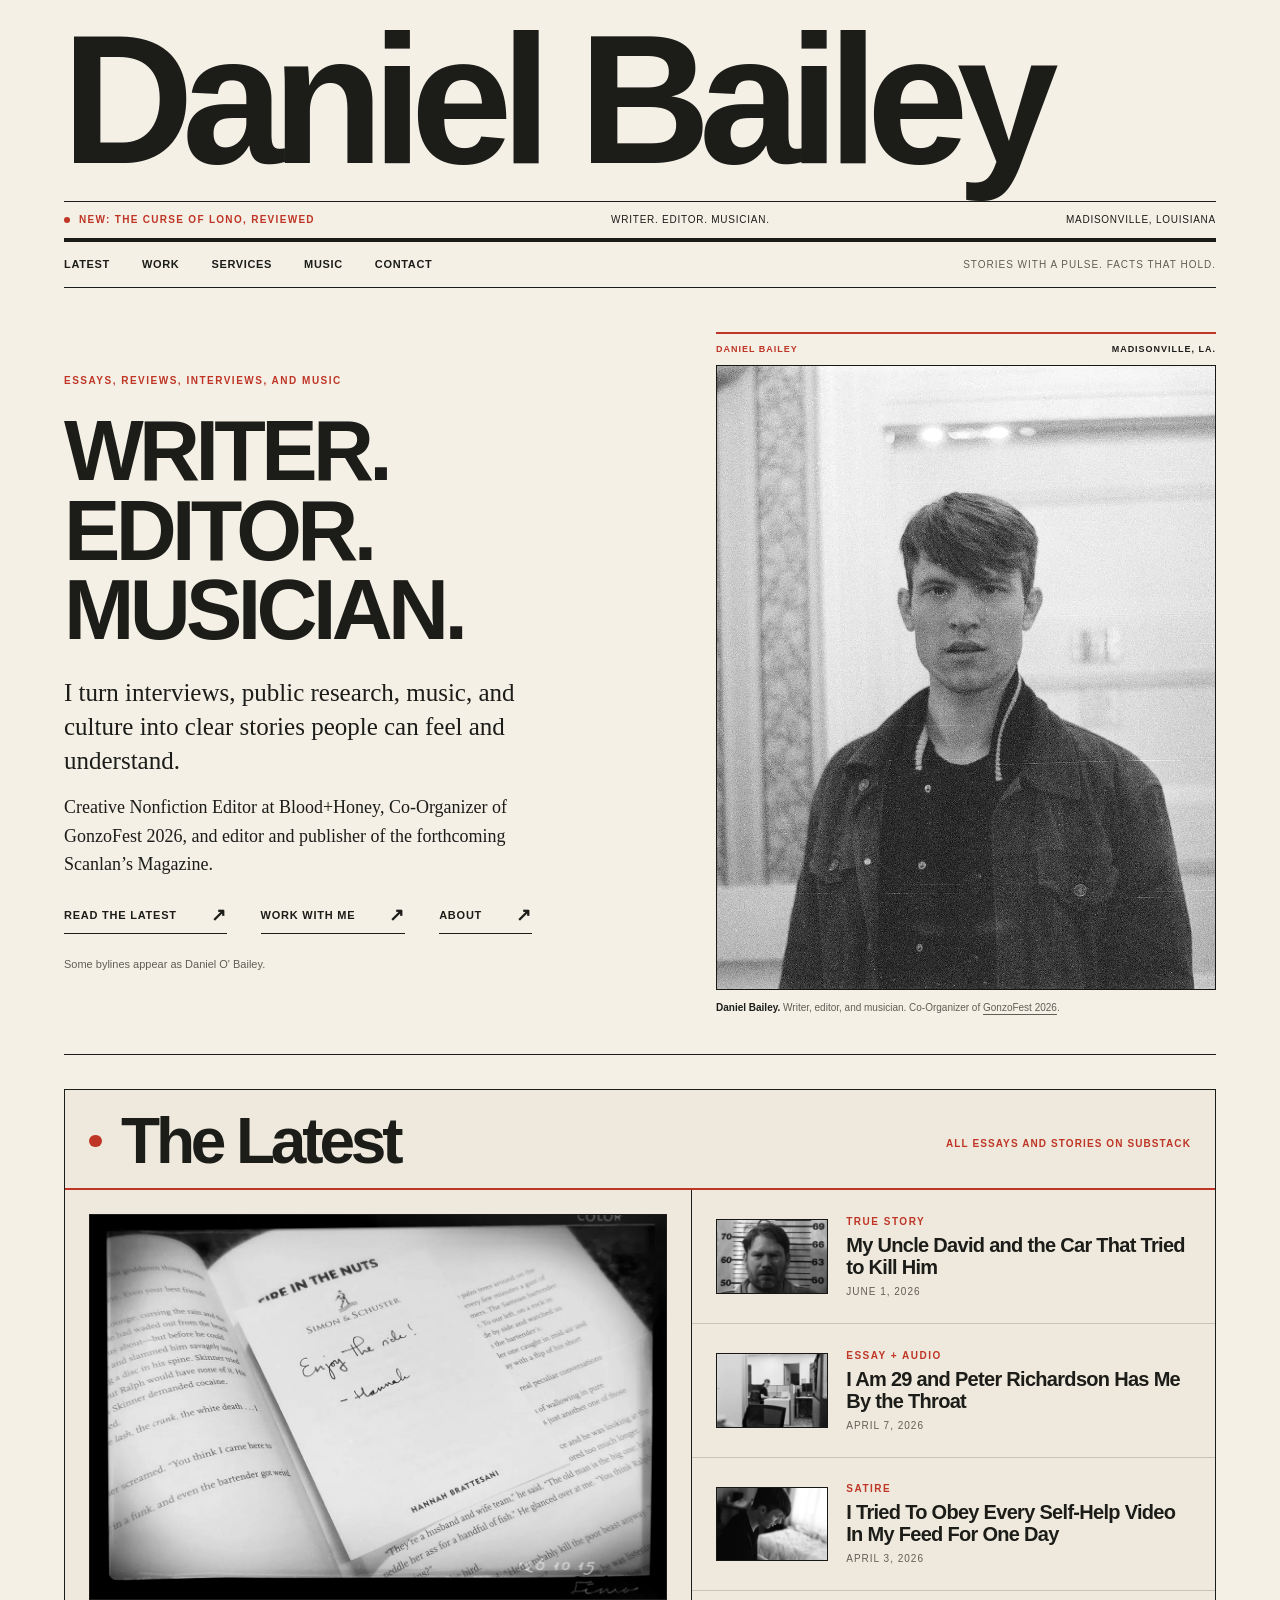
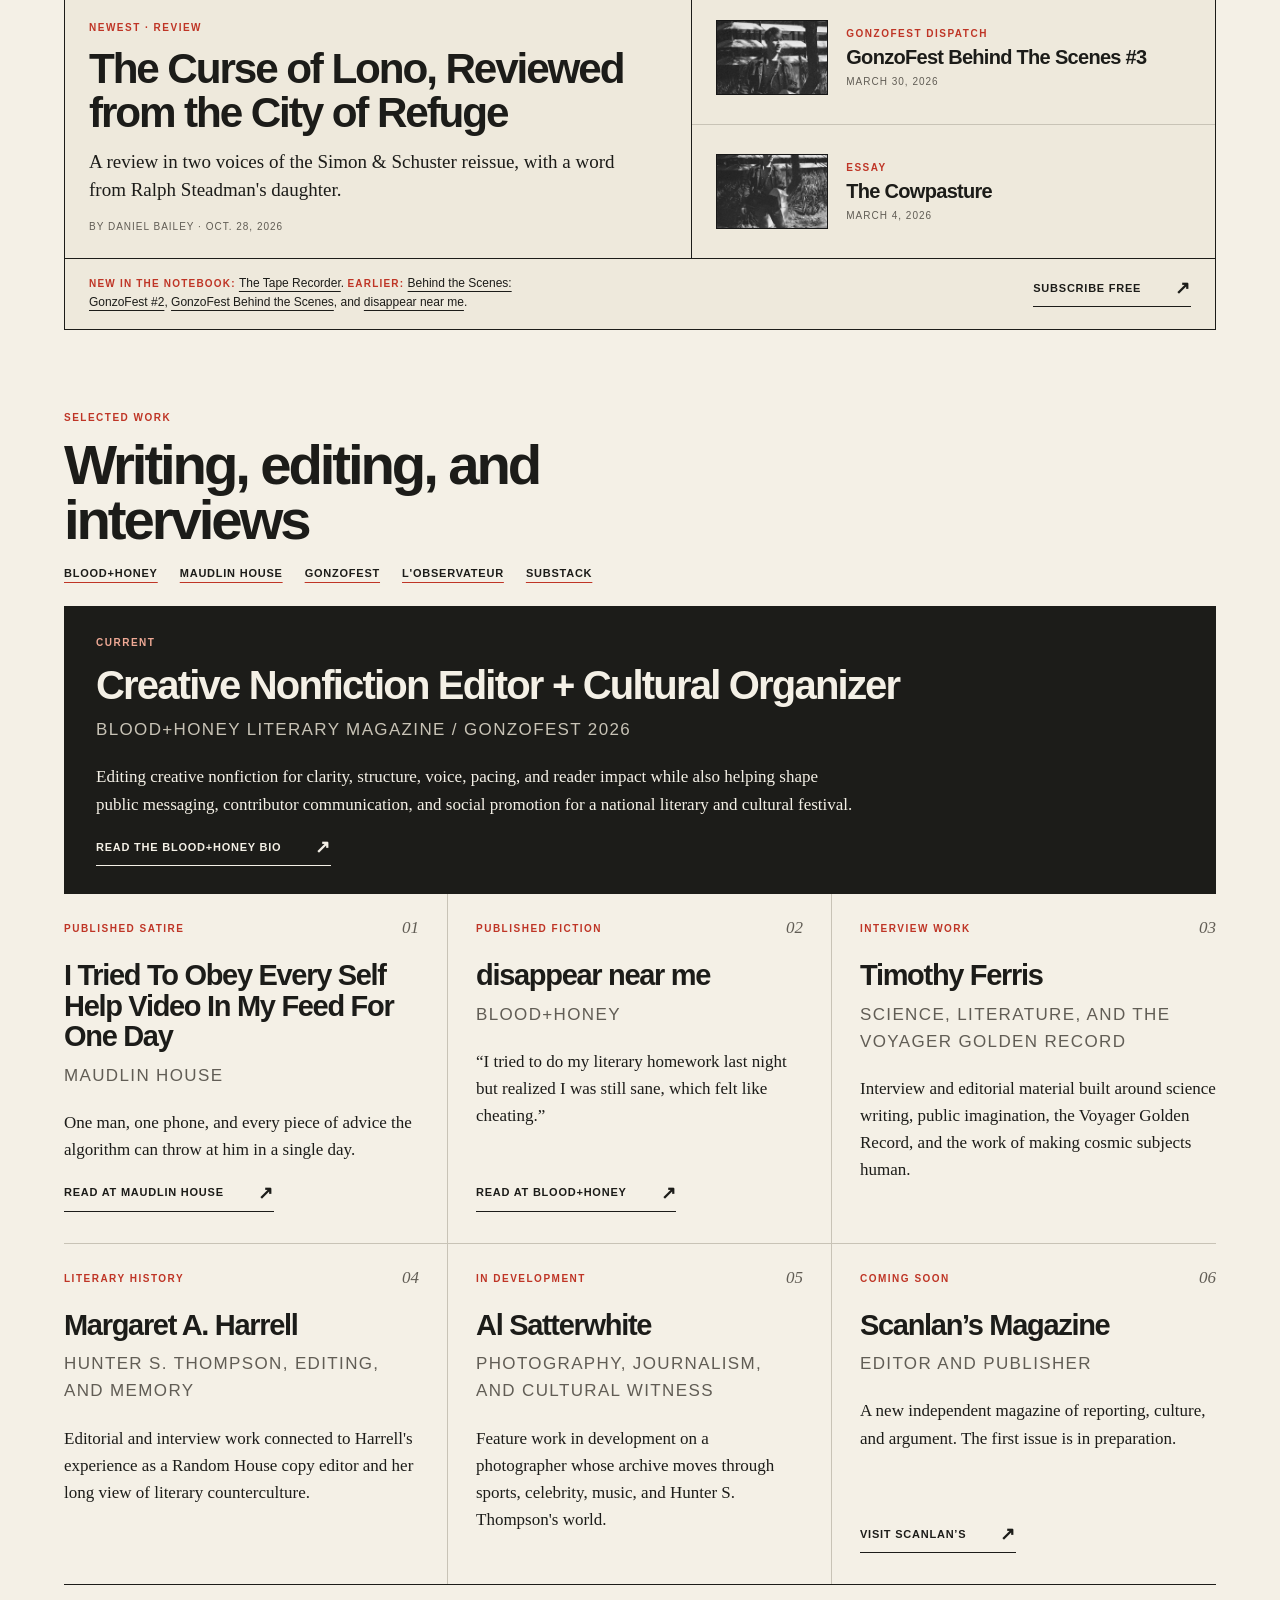
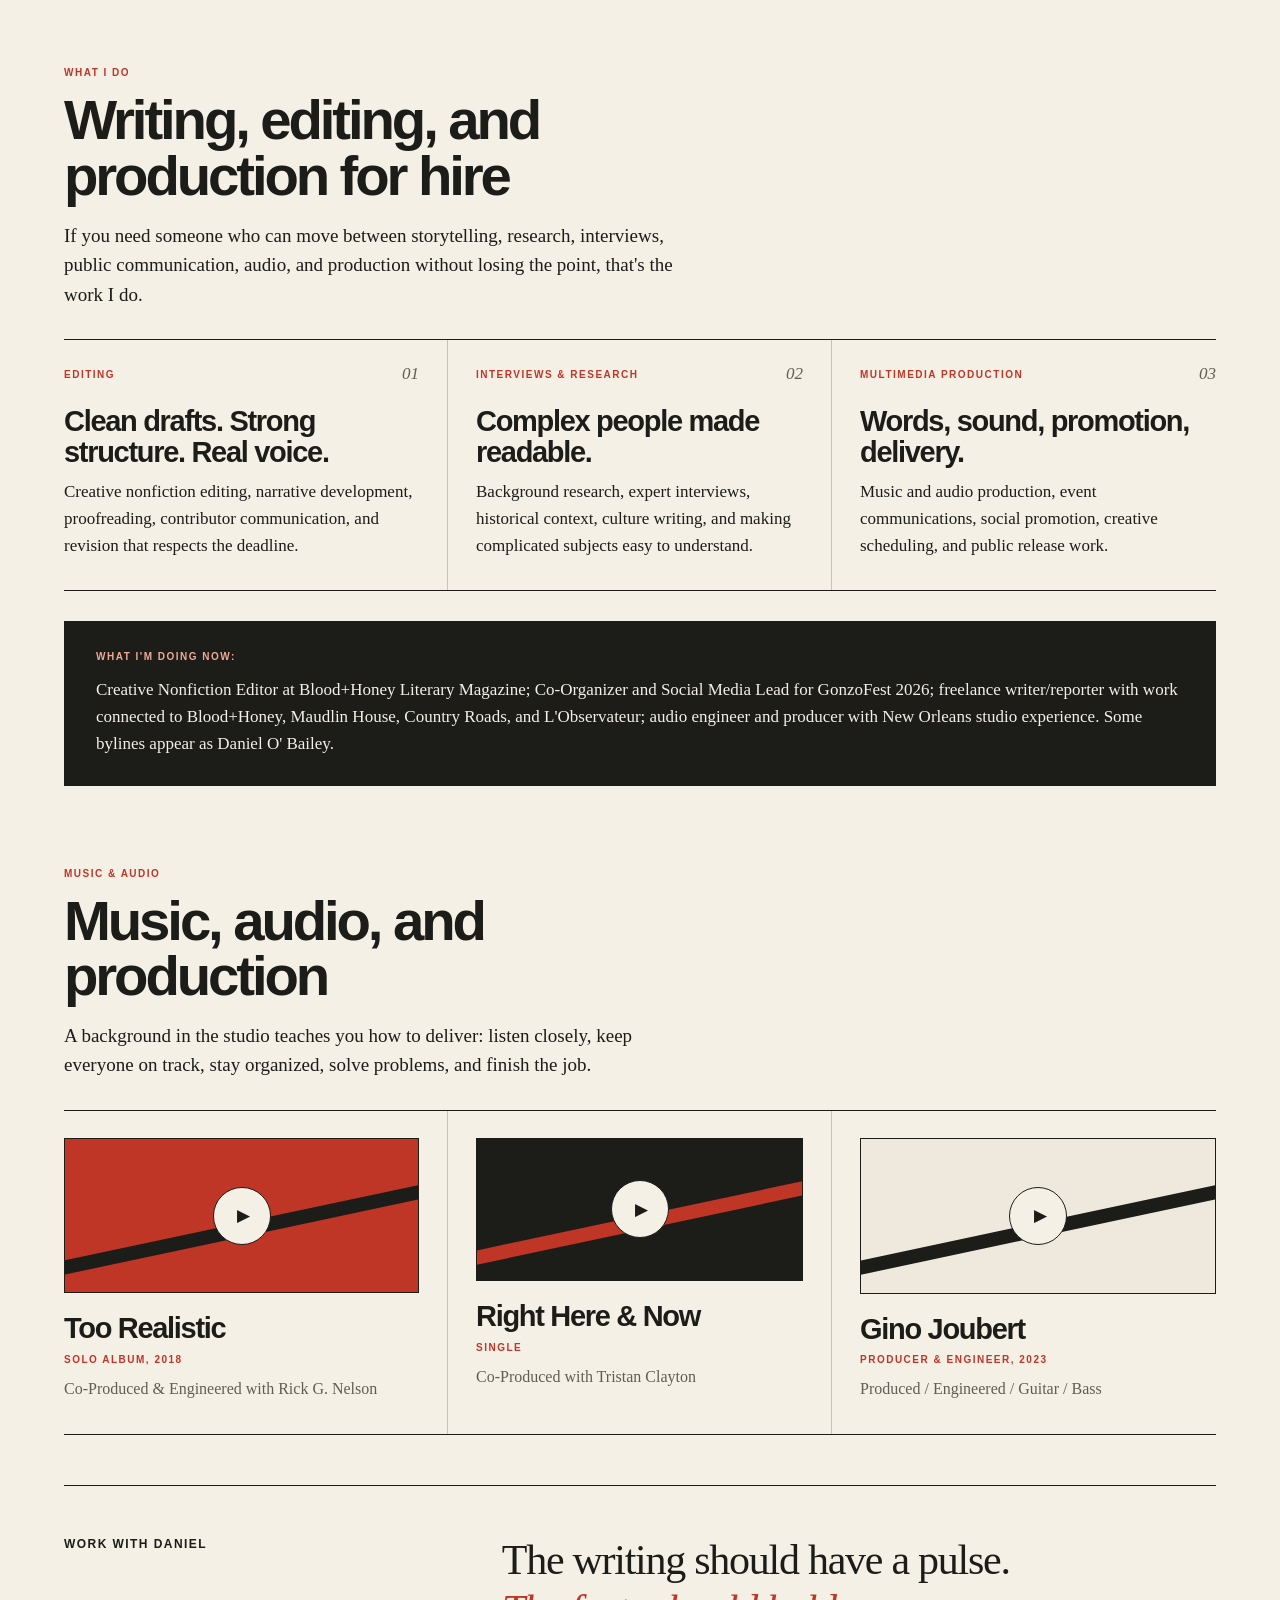
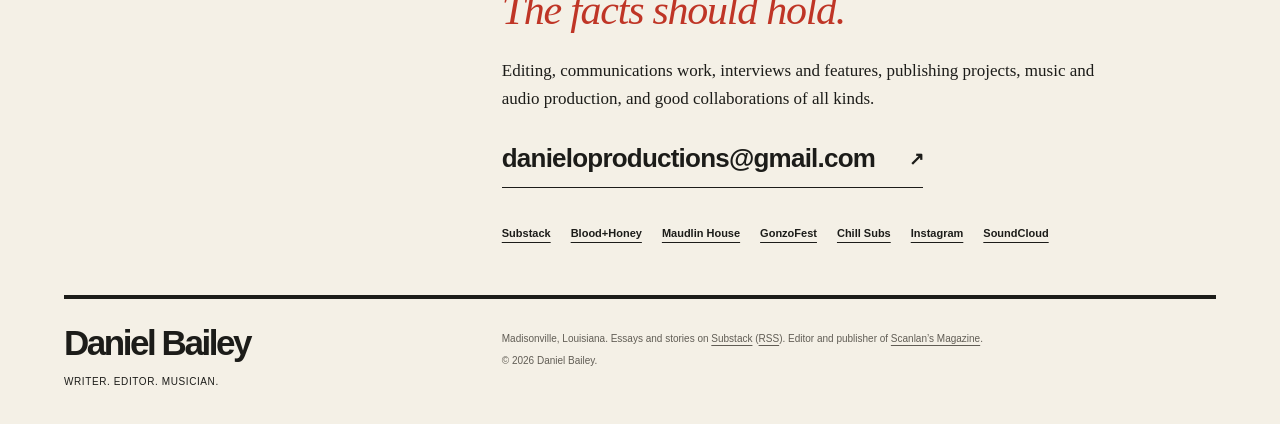
==== commit 4efa8d9e: "Add The Tape Recorder notebook page A standalone page for a notebook entry, in the site's existing S" ====
--- a/index.html
+++ b/index.html
@@ -5,7 +5,7 @@
   <meta name="viewport" content="width=device-width, initial-scale=1.0">
 
   <title>Daniel Bailey | Writer, Editor &amp; Musician in Madisonville, Louisiana</title>
-  <meta name="description" content="Daniel Bailey is a writer, editor, and musician from Madisonville, Louisiana. Read his Scalawag essay The Box Says I Was Drinking, plus reviews, satire, and interviews.">
+  <meta name="description" content="Daniel Bailey is a writer, editor, and musician from Madisonville, Louisiana. Read his latest essays, reviews, satire, and interviews, or hire him to write and edit.">
   <meta name="author" content="Daniel Bailey">
   <meta name="robots" content="index, follow, max-image-preview:large, max-snippet:-1, max-video-preview:-1">
   <link rel="canonical" href="https://danielobailey.com/">
@@ -18,7 +18,7 @@
   <meta property="og:site_name" content="Daniel Bailey">
   <meta property="og:url" content="https://danielobailey.com/">
   <meta property="og:title" content="Daniel Bailey | Writer, Editor &amp; Musician in Madisonville, Louisiana">
-  <meta property="og:description" content="New in Scalawag: The Box Says I Was Drinking. Essays, reviews, satire, and interviews from a Louisiana writer, editor, and musician.">
+  <meta property="og:description" content="Essays, reviews, satire, and interviews from a Louisiana writer, editor, and musician. Read the latest or get in touch about a project.">
   <meta property="og:image" content="https://danielobailey.com/og-image.jpg">
   <meta property="og:image:width" content="1200">
   <meta property="og:image:height" content="630">
@@ -28,7 +28,7 @@
   <meta property="profile:last_name" content="Bailey">
   <meta name="twitter:card" content="summary_large_image">
   <meta name="twitter:title" content="Daniel Bailey | Writer, Editor &amp; Musician in Madisonville, Louisiana">
-  <meta name="twitter:description" content="New in Scalawag: The Box Says I Was Drinking. Essays, reviews, and interviews from a Louisiana writer, editor, and musician.">
+  <meta name="twitter:description" content="Essays, reviews, satire, and interviews from a Louisiana writer, editor, and musician.">
   <meta name="twitter:image" content="https://danielobailey.com/og-image.jpg">
   <meta name="twitter:image:alt" content="Daniel Bailey, writer, editor and musician from Madisonville, Louisiana">
 
@@ -119,7 +119,6 @@
         "url": "https://www.bloodhoneylit.com/"
       },
       "sameAs": [
-        "https://scalawagmagazine.org/author/daniel-bailey/",
         "https://danielbaileyoffical.substack.com/",
         "https://www.instagram.com/danielbaileyoffical/",
         "https://soundcloud.com/danielobailey",
@@ -157,7 +156,7 @@
         "@id": "https://danielobailey.com/#person"
       },
       "primaryImageOfPage": "https://danielobailey.com/og-image.jpg",
-      "dateModified": "2026-11-13",
+      "dateModified": "2026-11-14",
       "inLanguage": "en-US"
     },
     {
@@ -170,38 +169,6 @@
         {
           "@type": "ListItem",
           "position": 1,
-          "item": {
-            "@type": "Article",
-            "headline": "The Box Says I Was Drinking",
-            "description": "A machine locked to my ankle decided I had been drinking. I hadn't.",
-            "url": "https://scalawagmagazine.org/2026/11/the-box-says-i-was-drinking/",
-            "datePublished": "2026-11-11",
-            "articleSection": "Politics & the People",
-            "author": {
-              "@id": "https://danielobailey.com/#person"
-            },
-            "publisher": {
-              "@type": "Organization",
-              "name": "Scalawag",
-              "url": "https://scalawagmagazine.org/"
-            },
-            "image": {
-              "@type": "ImageObject",
-              "url": "https://danielobailey.com/img/box-says-i-was-drinking-grant-goodwine-1200.webp",
-              "width": 1200,
-              "height": 1793,
-              "creator": {
-                "@type": "Person",
-                "name": "Grant Goodwine",
-                "url": "https://grantgoodwine.com/"
-              },
-              "creditText": "Grant Goodwine"
-            }
-          }
-        },
-        {
-          "@type": "ListItem",
-          "position": 2,
           "item": {
             "@type": "BlogPosting",
             "headline": "The Curse of Lono, Reviewed from the City of Refuge",
@@ -216,7 +183,7 @@
         },
         {
           "@type": "ListItem",
-          "position": 3,
+          "position": 2,
           "item": {
             "@type": "BlogPosting",
             "headline": "My Uncle David and the Car That Tried to Kill Him",
@@ -231,7 +198,7 @@
         },
         {
           "@type": "ListItem",
-          "position": 4,
+          "position": 3,
           "item": {
             "@type": "BlogPosting",
             "headline": "I Am 29 and Peter Richardson Has Me By the Throat",
@@ -246,7 +213,7 @@
         },
         {
           "@type": "ListItem",
-          "position": 5,
+          "position": 4,
           "item": {
             "@type": "BlogPosting",
             "headline": "I Tried To Obey Every Self-Help Video In My Feed For One Day",
@@ -261,7 +228,7 @@
         },
         {
           "@type": "ListItem",
-          "position": 6,
+          "position": 5,
           "item": {
             "@type": "BlogPosting",
             "headline": "GonzoFest Behind The Scenes #3",
@@ -269,6 +236,21 @@
             "url": "https://danielbaileyoffical.substack.com/p/gonzofest-behind-the-scenes-3",
             "datePublished": "2026-03-30T10:39:20Z",
             "image": "https://danielobailey.com/img/gonzofest-3.webp",
+            "author": {
+              "@id": "https://danielobailey.com/#person"
+            }
+          }
+        },
+        {
+          "@type": "ListItem",
+          "position": 6,
+          "item": {
+            "@type": "BlogPosting",
+            "headline": "The Cowpasture",
+            "description": "A cow retrieval mission, an 1880s trestle, mushroom scans, and a whole lot of Mississippi mud.",
+            "url": "https://danielbaileyoffical.substack.com/p/the-cowpasture",
+            "datePublished": "2026-03-04T10:53:28Z",
+            "image": "https://danielobailey.com/img/cowpasture.webp",
             "author": {
               "@id": "https://danielobailey.com/#person"
             }
@@ -286,7 +268,7 @@
 
   <header class="masthead container">
     <div class="brandrow"><h1 class="brand"><a href="/" aria-label="Daniel Bailey, home">Daniel Bailey</a></h1></div>
-    <div class="issueband"><span class="status"><a href="https://scalawagmagazine.org/2026/11/the-box-says-i-was-drinking/" target="_blank" rel="noopener">New in Scalawag: The Box Says I Was Drinking</a></span><span>Writer. Editor. Musician.</span><span>Madisonville, Louisiana</span></div>
+    <div class="issueband"><span class="status">New: The Curse of Lono, reviewed</span><span>Writer. Editor. Musician.</span><span>Madisonville, Louisiana</span></div>
     <nav class="nav" id="nav" aria-label="Primary">
       <div class="nav-links" id="nav-links">
         <a href="#latest">Latest</a>
@@ -308,7 +290,7 @@
         <p class="eyebrow">Essays, reviews, interviews, and music</p>
         <h2 class="hero-name" id="hero-title"><span>Writer.</span><span>Editor.</span><span>Musician.</span></h2>
         <p class="hero-tagline">I turn interviews, public research, music, and culture into clear stories people can feel and understand.</p>
-        <p class="hero-intro">Published in Scalawag. Creative Nonfiction Editor at Blood+Honey, Co-Organizer of GonzoFest 2026, and editor and publisher of the forthcoming Scanlan&rsquo;s Magazine.</p>
+        <p class="hero-intro">Creative Nonfiction Editor at Blood+Honey, Co-Organizer of GonzoFest 2026, and editor and publisher of the forthcoming Scanlan&rsquo;s Magazine.</p>
         <div class="hero-actions">
           <a href="#latest" class="btn">Read the latest</a>
           <a href="#contact" class="btn">Work with me</a>
@@ -335,7 +317,6 @@
         <p>For employers and collaborators, the practical value is simple: Daniel can interview, research, draft, edit, coordinate, produce, revise, and deliver under pressure while keeping the voice alive and the facts clean.</p>
         <div class="modal-bios">
           <h3>Bios &amp; Profiles</h3>
-          <a href="https://scalawagmagazine.org/author/daniel-bailey/" target="_blank" rel="noopener">Scalawag</a>
           <a href="https://danielbaileyoffical.substack.com/" target="_blank" rel="noopener me">Substack</a>
           <a href="https://www.bloodhoneylit.com/daniel-bailey-bio" target="_blank" rel="noopener">Blood+Honey Literary Magazine</a>
           <a href="https://maudlinhouse.net/author/daniel-o-bailey/" target="_blank" rel="noopener">Maudlin House</a>
@@ -353,67 +334,65 @@
       <div class="latest-box">
         <div class="latest-head">
           <h2 id="latest-title">The Latest</h2>
-          <a href="https://danielbaileyoffical.substack.com/" target="_blank" rel="noopener">More essays and stories on Substack</a>
+          <a href="https://danielbaileyoffical.substack.com/" target="_blank" rel="noopener">All essays and stories on Substack</a>
         </div>
-        <article class="latest-feature">
-          <figure class="latest-art">
-            <div class="archive-kicker"><span>Illustration by Grant Goodwine</span><span>For Scalawag</span></div>
-            <img src="/img/box-says-i-was-drinking-grant-goodwine-840.webp" srcset="/img/box-says-i-was-drinking-grant-goodwine-480.webp 480w, /img/box-says-i-was-drinking-grant-goodwine-840.webp 840w, /img/box-says-i-was-drinking-grant-goodwine-1200.webp 1200w" sizes="(max-width: 700px) 86vw, (max-width: 1000px) 300px, 420px" alt="Painting by Grant Goodwine: a guitarist in a cap plays a red electric guitar on a lit stage, with a boxy, robot-faced alcohol monitor strapped to his ankle" width="840" height="1255" loading="lazy" decoding="async">
-            <figcaption class="caption"><strong>Opening illustration</strong> by <a href="https://grantgoodwine.com/" target="_blank" rel="noopener">Grant Goodwine</a> for &ldquo;The Box Says I Was Drinking.&rdquo;</figcaption>
-          </figure>
-          <div class="latest-feature-body">
-            <span class="kicker">Newest &middot; Reported essay in Scalawag</span>
-            <h3><a href="https://scalawagmagazine.org/2026/11/the-box-says-i-was-drinking/" target="_blank" rel="noopener">The Box Says I Was Drinking</a></h3>
-            <p class="feature-sub">A machine locked to my ankle decided I had been drinking. I hadn&rsquo;t.</p>
-            <p class="dek">&ldquo;SCRAM. Secure Continuous Remote Alcohol Monitoring. Eight ounces of Colorado engineering that spends its entire existence trying to prove you are the kind of man who cannot be trusted with a single night of ordinary work.&rdquo;</p>
-            <a href="https://scalawagmagazine.org/2026/11/the-box-says-i-was-drinking/" class="link-arrow" target="_blank" rel="noopener">Read at Scalawag</a>
-            <p class="post-meta">By Daniel Bailey &middot; <time datetime="2026-11-11">Nov. 11, 2026</time></p>
-          </div>
-        </article>
-        <ul class="latest-list">
-          <li class="latest-item">
-            <a href="https://danielbaileyoffical.substack.com/p/the-curse-of-lono-reviewed-from-the" tabindex="-1" aria-hidden="true"><img src="/img/curse-of-lono-600.webp" alt="An open copy of The Curse of Lono with a handwritten note that reads Enjoy the ride" width="600" height="400" loading="lazy" decoding="async"></a>
-            <article>
-              <span class="kicker">Review</span>
+        <div class="latest-grid">
+          <article class="latest-feature">
+            <a class="latest-feature-img" href="https://danielbaileyoffical.substack.com/p/the-curse-of-lono-reviewed-from-the" tabindex="-1" aria-hidden="true">
+              <img src="/img/curse-of-lono.webp" srcset="/img/curse-of-lono-600.webp 600w, /img/curse-of-lono.webp 1200w" sizes="(max-width: 980px) 92vw, 620px" alt="An open copy of The Curse of Lono with a handwritten note that reads Enjoy the ride" width="1200" height="800" loading="lazy" decoding="async">
+            </a>
+            <div class="latest-feature-body">
+              <span class="kicker">Newest &middot; Review</span>
               <h3><a href="https://danielbaileyoffical.substack.com/p/the-curse-of-lono-reviewed-from-the">The Curse of Lono, Reviewed from the City of Refuge</a></h3>
-              <p class="post-meta"><time datetime="2026-10-28">Oct. 28, 2026</time></p>
-            </article>
-          </li>
-          <li class="latest-item">
-            <a href="https://danielbaileyoffical.substack.com/p/my-uncle-david-and-the-car-that-tried" tabindex="-1" aria-hidden="true"><img src="/img/uncle-david.webp" alt="Uncle David photographed against a height chart" width="480" height="320" loading="lazy" decoding="async"></a>
-            <article>
-              <span class="kicker">True Story</span>
-              <h3><a href="https://danielbaileyoffical.substack.com/p/my-uncle-david-and-the-car-that-tried">My Uncle David and the Car That Tried to Kill Him</a></h3>
-              <p class="post-meta"><time datetime="2026-06-01">June 1, 2026</time></p>
-            </article>
-          </li>
-          <li class="latest-item">
-            <a href="https://danielbaileyoffical.substack.com/p/i-am-29-and-peter-richardson-has" tabindex="-1" aria-hidden="true"><img src="/img/peter-richardson.webp" alt="Daniel Bailey working at a desk in an empty office" width="480" height="320" loading="lazy" decoding="async"></a>
-            <article>
-              <span class="kicker">Essay + Audio</span>
-              <h3><a href="https://danielbaileyoffical.substack.com/p/i-am-29-and-peter-richardson-has">I Am 29 and Peter Richardson Has Me By the Throat</a></h3>
-              <p class="post-meta"><time datetime="2026-04-07">April 7, 2026</time></p>
-            </article>
-          </li>
-          <li class="latest-item">
-            <a href="https://danielbaileyoffical.substack.com/p/i-tried-to-obey-every-self-help-video-e72" tabindex="-1" aria-hidden="true"><img src="/img/self-help.webp" alt="Daniel Bailey sitting on a bed looking down at his phone" width="480" height="320" loading="lazy" decoding="async"></a>
-            <article>
-              <span class="kicker">Satire</span>
-              <h3><a href="https://danielbaileyoffical.substack.com/p/i-tried-to-obey-every-self-help-video-e72">I Tried To Obey Every Self-Help Video In My Feed For One Day</a></h3>
-              <p class="post-meta"><time datetime="2026-04-03">April 3, 2026</time></p>
-            </article>
-          </li>
-          <li class="latest-item">
-            <a href="https://danielbaileyoffical.substack.com/p/gonzofest-behind-the-scenes-3" tabindex="-1" aria-hidden="true"><img src="/img/gonzofest-3.webp" alt="Daniel Bailey standing outside in dappled light with a camera strap over his shoulder" width="480" height="320" loading="lazy" decoding="async"></a>
-            <article>
-              <span class="kicker">GonzoFest Dispatch</span>
-              <h3><a href="https://danielbaileyoffical.substack.com/p/gonzofest-behind-the-scenes-3">GonzoFest Behind The Scenes #3</a></h3>
-              <p class="post-meta"><time datetime="2026-03-30">March 30, 2026</time></p>
-            </article>
-          </li>
-        </ul>
+              <p class="dek">A review in two voices of the Simon &amp; Schuster reissue, with a word from Ralph Steadman's daughter.</p>
+              <p class="post-meta">By Daniel Bailey &middot; <time datetime="2026-10-28">Oct. 28, 2026</time></p>
+            </div>
+          </article>
+          <ul class="latest-list">
+            <li class="latest-item">
+              <a href="https://danielbaileyoffical.substack.com/p/my-uncle-david-and-the-car-that-tried" tabindex="-1" aria-hidden="true"><img src="/img/uncle-david.webp" alt="Uncle David photographed against a height chart" width="480" height="320" loading="lazy" decoding="async"></a>
+              <article>
+                <span class="kicker">True Story</span>
+                <h3><a href="https://danielbaileyoffical.substack.com/p/my-uncle-david-and-the-car-that-tried">My Uncle David and the Car That Tried to Kill Him</a></h3>
+                <p class="post-meta"><time datetime="2026-06-01">June 1, 2026</time></p>
+              </article>
+            </li>
+            <li class="latest-item">
+              <a href="https://danielbaileyoffical.substack.com/p/i-am-29-and-peter-richardson-has" tabindex="-1" aria-hidden="true"><img src="/img/peter-richardson.webp" alt="Daniel Bailey working at a desk in an empty office" width="480" height="320" loading="lazy" decoding="async"></a>
+              <article>
+                <span class="kicker">Essay + Audio</span>
+                <h3><a href="https://danielbaileyoffical.substack.com/p/i-am-29-and-peter-richardson-has">I Am 29 and Peter Richardson Has Me By the Throat</a></h3>
+                <p class="post-meta"><time datetime="2026-04-07">April 7, 2026</time></p>
+              </article>
+            </li>
+            <li class="latest-item">
+              <a href="https://danielbaileyoffical.substack.com/p/i-tried-to-obey-every-self-help-video-e72" tabindex="-1" aria-hidden="true"><img src="/img/self-help.webp" alt="Daniel Bailey sitting on a bed looking down at his phone" width="480" height="320" loading="lazy" decoding="async"></a>
+              <article>
+                <span class="kicker">Satire</span>
+                <h3><a href="https://danielbaileyoffical.substack.com/p/i-tried-to-obey-every-self-help-video-e72">I Tried To Obey Every Self-Help Video In My Feed For One Day</a></h3>
+                <p class="post-meta"><time datetime="2026-04-03">April 3, 2026</time></p>
+              </article>
+            </li>
+            <li class="latest-item">
+              <a href="https://danielbaileyoffical.substack.com/p/gonzofest-behind-the-scenes-3" tabindex="-1" aria-hidden="true"><img src="/img/gonzofest-3.webp" alt="Daniel Bailey standing outside in dappled light with a camera strap over his shoulder" width="480" height="320" loading="lazy" decoding="async"></a>
+              <article>
+                <span class="kicker">GonzoFest Dispatch</span>
+                <h3><a href="https://danielbaileyoffical.substack.com/p/gonzofest-behind-the-scenes-3">GonzoFest Behind The Scenes #3</a></h3>
+                <p class="post-meta"><time datetime="2026-03-30">March 30, 2026</time></p>
+              </article>
+            </li>
+            <li class="latest-item">
+              <a href="https://danielbaileyoffical.substack.com/p/the-cowpasture" tabindex="-1" aria-hidden="true"><img src="/img/cowpasture.webp" alt="Daniel Bailey walking through tree shade with a camera" width="480" height="320" loading="lazy" decoding="async"></a>
+              <article>
+                <span class="kicker">Essay</span>
+                <h3><a href="https://danielbaileyoffical.substack.com/p/the-cowpasture">The Cowpasture</a></h3>
+                <p class="post-meta"><time datetime="2026-03-04">March 4, 2026</time></p>
+              </article>
+            </li>
+          </ul>
+        </div>
         <div class="latest-foot">
-          <p><strong>Earlier:</strong> <a href="https://danielbaileyoffical.substack.com/p/the-cowpasture">The Cowpasture</a>, <a href="https://danielbaileyoffical.substack.com/p/behind-the-scenes-gonzofest-2">Behind the Scenes: GonzoFest #2</a>, <a href="https://danielbaileyoffical.substack.com/p/gonzofest-behind-the-scenes">GonzoFest Behind the Scenes</a>, and <a href="https://danielbaileyoffical.substack.com/p/disappear-near-me">disappear near me</a>.</p>
+          <p><strong>New in the notebook:</strong> <a href="/notebook/tape-recorder/">The Tape Recorder</a>. <strong>Earlier:</strong> <a href="https://danielbaileyoffical.substack.com/p/behind-the-scenes-gonzofest-2">Behind the Scenes: GonzoFest #2</a>, <a href="https://danielbaileyoffical.substack.com/p/gonzofest-behind-the-scenes">GonzoFest Behind the Scenes</a>, and <a href="https://danielbaileyoffical.substack.com/p/disappear-near-me">disappear near me</a>.</p>
           <a href="https://danielbaileyoffical.substack.com/subscribe" class="btn" target="_blank" rel="noopener">Subscribe free</a>
         </div>
       </div>
@@ -426,32 +405,20 @@
       <div class="section-label">Selected Work</div>
       <h2 class="section-title" id="writing-title">Writing, editing, and interviews</h2>
       <div class="writing-badges">
-        <a href="https://scalawagmagazine.org/author/daniel-bailey/" class="badge" target="_blank" rel="noopener">Scalawag</a>
         <a href="https://www.bloodhoneylit.com/daniel-bailey-bio" class="badge" target="_blank" rel="noopener">Blood+Honey</a>
         <a href="https://maudlinhouse.net/author/daniel-o-bailey/" class="badge" target="_blank" rel="noopener">Maudlin House</a>
         <a href="https://gonzofest.net/participant/daniel-obailey/" class="badge" target="_blank" rel="noopener">GonzoFest</a>
         <a href="https://lobservateur.com/" class="badge" target="_blank" rel="noopener">L'Observateur</a>
         <a href="https://danielbaileyoffical.substack.com/" class="badge" target="_blank" rel="noopener">Substack</a>
       </div>
-      <article class="writing-lead">
-        <div>
-          <div class="writing-card-tag">New in Scalawag</div>
-          <h3><a href="https://scalawagmagazine.org/2026/11/the-box-says-i-was-drinking/" target="_blank" rel="noopener">The Box Says I Was Drinking</a></h3>
-        </div>
-        <div>
-          <p class="writing-lead-dek">A machine locked to my ankle decided I had been drinking. I hadn&rsquo;t.</p>
-          <p class="writing-card-pub">Reported essay &middot; Scalawag &middot; November 11, 2026 &middot; Illustrations by Grant Goodwine</p>
-          <a href="https://scalawagmagazine.org/2026/11/the-box-says-i-was-drinking/" class="link-arrow" target="_blank" rel="noopener">Read at Scalawag</a>
-        </div>
-      </article>
-      <article class="writing-feature">
-        <div class="writing-card-tag">Current</div>
-        <h3>Creative Nonfiction Editor + Cultural Organizer</h3>
-        <p class="writing-card-pub">Blood+Honey Literary Magazine / GonzoFest 2026</p>
-        <p>Editing creative nonfiction for clarity, structure, voice, pacing, and reader impact while also helping shape public messaging, contributor communication, and social promotion for a national literary and cultural festival.</p>
-        <a href="https://www.bloodhoneylit.com/daniel-bailey-bio" class="link-arrow" target="_blank" rel="noopener">Read the Blood+Honey bio</a>
-      </article>
       <div class="writing-grid">
+        <article class="writing-card writing-card--featured">
+          <div class="writing-card-tag">Current</div>
+          <h3>Creative Nonfiction Editor + Cultural Organizer</h3>
+          <p class="writing-card-pub">Blood+Honey Literary Magazine / GonzoFest 2026</p>
+          <p>Editing creative nonfiction for clarity, structure, voice, pacing, and reader impact while also helping shape public messaging, contributor communication, and social promotion for a national literary and cultural festival.</p>
+          <a href="https://www.bloodhoneylit.com/daniel-bailey-bio" class="link-arrow" target="_blank" rel="noopener">Read the Blood+Honey bio</a>
+        </article>
         <article class="writing-card">
           <div class="writing-card-tag">Published Satire</div>
           <h3>I Tried To Obey Every Self Help Video In My Feed For One Day</h3>
@@ -524,7 +491,7 @@
       </div>
 
       <div class="hire-proof">
-        <p><strong>What I'm doing now:</strong> Creative Nonfiction Editor at Blood+Honey Literary Magazine; Co-Organizer and Social Media Lead for GonzoFest 2026; freelance writer/reporter published in Scalawag, with work connected to Blood+Honey, Maudlin House, Country Roads, and L'Observateur; audio engineer and producer with New Orleans studio experience. Some bylines appear as Daniel O' Bailey.</p>
+        <p><strong>What I'm doing now:</strong> Creative Nonfiction Editor at Blood+Honey Literary Magazine; Co-Organizer and Social Media Lead for GonzoFest 2026; freelance writer/reporter with work connected to Blood+Honey, Maudlin House, Country Roads, and L'Observateur; audio engineer and producer with New Orleans studio experience. Some bylines appear as Daniel O' Bailey.</p>
       </div>
     </div>
   </section>
@@ -582,7 +549,6 @@
         <a href="mailto:danieloproductions@gmail.com" class="btn">danieloproductions@gmail.com</a>
       </div>
       <ul class="contact-social">
-        <li><a href="https://scalawagmagazine.org/author/daniel-bailey/" target="_blank" rel="noopener">Scalawag</a></li>
         <li><a href="https://danielbaileyoffical.substack.com/" target="_blank" rel="noopener me">Substack</a></li>
         <li><a href="https://www.bloodhoneylit.com/daniel-bailey-bio" target="_blank" rel="noopener">Blood+Honey</a></li>
         <li><a href="https://maudlinhouse.net/author/daniel-o-bailey/" target="_blank" rel="noopener">Maudlin House</a></li>
--- a/style.css
+++ b/style.css
@@ -106,7 +106,6 @@
   text-transform: uppercase;
 }
 .issueband .status { display: flex; align-items: center; gap: 9px; font-weight: 700; color: var(--red); letter-spacing: .13em; }
-.issueband .status a:hover { color: var(--ink); }
 .issueband .status::before { content: ''; width: 6px; height: 6px; border-radius: 50%; background: var(--red); flex: none; }
 
 .nav {
@@ -203,24 +202,25 @@
 .latest-head a { font: 700 10px/1.4 var(--sans); text-transform: uppercase; letter-spacing: .11em; color: var(--red); }
 .latest-head a:hover { color: var(--ink); }
 
-.latest-feature {
-  display: grid; grid-template-columns: minmax(0, 420px) minmax(0, 1fr);
-  gap: clamp(28px, 5vw, 76px); align-items: center;
-  padding: 28px 24px 30px; border-bottom: 1px solid var(--ink);
-}
-.latest-art img { width: 100%; border: 1px solid var(--ink); background: var(--rule); }
-.latest-feature h3 { font: 700 clamp(40px, 5.4vw, 80px)/.92 var(--sans); letter-spacing: -.06em; margin: 14px 0 20px; }
-.feature-sub { font-size: 25px; line-height: 1.35; max-width: 540px; margin-bottom: 14px; }
-.latest-feature .dek { font-size: 18px; line-height: 1.6; max-width: 540px; margin-bottom: 26px; }
-.latest-feature .post-meta { margin-top: 24px; }
+.latest-grid { display: grid; grid-template-columns: 1.2fr 1fr; }
+.latest-feature { border-right: 1px solid var(--ink); padding: 24px; }
+.latest-feature-img { display: block; overflow: hidden; border: 1px solid var(--ink); background: var(--rule); }
+.latest-feature-img img { width: 100%; aspect-ratio: 3/2; object-fit: cover; filter: grayscale(1) contrast(1.05); transition: filter .4s, transform .5s; }
+.latest-feature:hover .latest-feature-img img { filter: none; transform: scale(1.02); }
+.latest-feature-body { padding-top: 20px; }
+.latest-feature h3 { font: 700 clamp(28px, 3.3vw, 44px)/1.02 var(--sans); letter-spacing: -.05em; margin: 12px 0 14px; }
+.latest-feature .dek { font-size: 19px; line-height: 1.5; margin-bottom: 14px; max-width: 560px; }
 .post-meta { font: 10px/1.5 var(--sans); text-transform: uppercase; letter-spacing: .1em; color: var(--muted); }
 
-.latest-list { display: grid; grid-template-columns: repeat(5, minmax(0, 1fr)); }
-.latest-item { padding: 18px 18px 22px; border-right: 1px solid var(--rule); }
-.latest-item:last-child { border-right: 0; }
-.latest-item img { width: 100%; aspect-ratio: 3/2; object-fit: cover; border: 1px solid var(--ink); filter: grayscale(1) contrast(1.05); transition: filter .3s; background: var(--rule); margin-bottom: 12px; }
+.latest-list { display: flex; flex-direction: column; }
+.latest-item {
+  display: grid; grid-template-columns: 112px minmax(0, 1fr); gap: 18px; align-items: center;
+  padding: 16px 24px; border-bottom: 1px solid var(--rule); flex: 1;
+}
+.latest-item:last-child { border-bottom: 0; }
+.latest-item img { width: 112px; aspect-ratio: 3/2; object-fit: cover; border: 1px solid var(--ink); filter: grayscale(1) contrast(1.05); transition: filter .3s; background: var(--rule); }
 .latest-item:hover img { filter: none; }
-.latest-item h3 { font: 700 18px/1.12 var(--sans); letter-spacing: -.035em; margin: 5px 0 6px; }
+.latest-item h3 { font: 700 20px/1.1 var(--sans); letter-spacing: -.035em; margin: 5px 0 6px; }
 
 .latest-foot {
   display: flex; justify-content: space-between; align-items: center; flex-wrap: wrap; gap: 14px 30px;
@@ -255,33 +255,29 @@
   position: absolute; top: 24px; right: 28px;
   font: italic 17px var(--serif); color: var(--muted);
 }
-.hire-card:nth-child(3n+1), .writing-card:nth-child(3n+1) { padding-left: 0; }
-.hire-card:nth-child(3n), .writing-card:nth-child(3n) { border-right: 0; padding-right: 0; }
-.hire-card:nth-child(3n)::after, .writing-card:nth-child(3n)::after { right: 0; }
+.hire-card:nth-child(3n+1), .writing-card:nth-child(3n+2) { padding-left: 0; }
+.hire-card:nth-child(3n), .writing-card:nth-child(3n+1) { border-right: 0; padding-right: 0; }
+.hire-card:nth-child(3n)::after, .writing-card:nth-child(3n+1)::after { right: 0; }
 .writing-card:nth-last-child(-n+3), .hire-card { border-bottom: 0; }
 
-.writing-lead {
-  display: grid; grid-template-columns: 1.15fr 1fr; gap: 6%; align-items: end;
-  border-top: 1px solid var(--ink); padding: 26px 0 34px;
-}
-.writing-lead h3 { font: 700 clamp(40px, 5.8vw, 82px)/.92 var(--sans); letter-spacing: -.06em; margin-top: 16px; }
-.writing-lead-dek { font-size: 25px; line-height: 1.35; margin-bottom: 14px; max-width: 520px; }
-.writing-lead p.writing-card-pub { margin-bottom: 22px; }
-
-.writing-feature {
-  background: var(--ink); color: var(--paper); padding: 28px 32px;
-  display: flex; flex-direction: column; align-items: flex-start;
-}
-.writing-feature .writing-card-tag { color: #efa995; }
-.writing-feature h3 { font: 700 clamp(28px, 3.2vw, 40px)/1.06 var(--sans); letter-spacing: -.045em; margin: 14px 0 10px; }
-.writing-feature p { font-size: 17px; line-height: 1.6; margin-bottom: 20px; max-width: 760px; }
-.writing-feature p.writing-card-pub { color: var(--rule); }
-.writing-feature .link-arrow { color: var(--paper); }
-.writing-feature .link-arrow:hover { color: #efa995; }
+.writing-card--featured {
+  grid-column: 1 / -1;
+  background: var(--ink); color: var(--paper);
+  padding: 28px 32px !important;
+  border: 0;
+  counter-increment: none;
+}
+.writing-card--featured::after { content: none; }
+.writing-card--featured .writing-card-tag { color: #efa995; }
+.writing-card--featured .writing-card-pub { color: var(--rule); }
+.writing-card--featured .link-arrow { color: var(--paper); }
+.writing-card--featured .link-arrow:hover { color: #efa995; }
+.writing-card--featured p { max-width: 760px; }
 
 .writing-card h3, .hire-card h3 { font: 700 29px/1.06 var(--sans); letter-spacing: -.045em; margin: 24px 0 10px; }
+.writing-card--featured h3 { font-size: clamp(28px, 3.2vw, 40px); margin-top: 14px; }
+.writing-card-pub { font: 11px/1.5 var(--sans); text-transform: uppercase; letter-spacing: .08em; color: var(--muted); margin-bottom: 14px; }
 .writing-card p, .hire-card p { font-size: 17px; line-height: 1.6; margin-bottom: 20px; }
-p.writing-card-pub { font: 12px/1.5 var(--sans); text-transform: uppercase; letter-spacing: .08em; color: var(--muted); margin-bottom: 14px; }
 .writing-card .link-arrow { margin-top: auto; }
 .hire-card p { margin-bottom: 0; }
 .hire-card-num { display: none; }
@@ -369,6 +365,46 @@
 .modal-bios a { display: block; font: 700 13px var(--sans); padding: 11px 0; border-bottom: 1px solid var(--rule); }
 .modal-bios a:last-child { border-bottom: 0; }
 
+/* ---------- Notebook entry ---------- */
+
+.entry {
+  display: grid; grid-template-columns: 1fr 2fr; gap: 7%;
+  padding: 44px 0 60px;
+}
+.entry-meta { align-self: start; position: sticky; top: 24px; }
+.entry-meta .archive-kicker { margin-bottom: 12px; }
+.entry-meta .post-meta + .post-meta { margin-top: 4px; }
+.entry-main { max-width: 700px; min-width: 0; }
+.entry-title {
+  font: 700 clamp(46px, 7.4vw, 104px)/.92 var(--sans);
+  letter-spacing: -.06em;
+  padding-bottom: 24px;
+  border-bottom: 1px solid var(--ink);
+  margin-bottom: 30px;
+}
+.entry-body p { font-size: 20px; line-height: 1.65; margin-bottom: 1.15em; }
+.entry-body > p:first-child::first-letter {
+  float: left;
+  font: 700 4.1em/.8 var(--sans);
+  letter-spacing: -.04em;
+  margin: .07em .09em 0 0;
+  color: var(--red);
+}
+.entry-body .entry-pull {
+  font: 400 clamp(24px, 3vw, 32px)/1.3 var(--serif);
+  letter-spacing: -.02em;
+  color: var(--red);
+  border-top: 1px solid var(--ink);
+  border-bottom: 1px solid var(--ink);
+  padding: 18px 0;
+  margin: 1.5em 0;
+}
+.entry-foot {
+  display: flex; flex-wrap: wrap; justify-content: space-between; align-items: center; gap: 18px 34px;
+  border-top: 4px solid var(--ink);
+  padding-top: 20px; margin-top: 36px;
+}
+
 /* ---------- 404 ---------- */
 
 .notfound { padding: 90px 0 110px; max-width: 750px; }
@@ -384,18 +420,14 @@
 
 @media (max-width: 1000px) {
   .container { width: 92%; }
-  .latest-feature { grid-template-columns: minmax(0, 300px) minmax(0, 1fr); gap: 32px; }
-  .latest-list { display: block; }
-  .latest-item { display: grid; grid-template-columns: 112px minmax(0, 1fr); gap: 18px; align-items: center; padding: 16px 24px; border-right: 0; border-bottom: 1px solid var(--rule); }
-  .latest-item:last-child { border-bottom: 0; }
-  .latest-item img { margin-bottom: 0; }
-  .latest-item h3 { font-size: 20px; }
+  .latest-grid { grid-template-columns: 1fr; }
+  .latest-feature { border-right: 0; border-bottom: 1px solid var(--ink); }
   .writing-grid { grid-template-columns: 1fr 1fr; }
-  .writing-card:nth-child(n) { padding: 25px 22px; border-right: 1px solid var(--rule); border-bottom: 1px solid var(--rule); }
+  .writing-card, .writing-card:nth-child(3n+1), .writing-card:nth-child(3n+2) { padding: 25px 22px; border-right: 1px solid var(--rule); border-bottom: 1px solid var(--rule); }
   .writing-card:nth-child(n)::after { right: 22px; }
-  .writing-card:nth-child(odd) { padding-left: 0; }
-  .writing-card:nth-child(even) { border-right: 0; padding-right: 0; }
-  .writing-card:nth-child(even)::after { right: 0; }
+  .writing-card:nth-child(even) { padding-left: 0; }
+  .writing-card:nth-child(odd):not(.writing-card--featured) { border-right: 0; padding-right: 0; }
+  .writing-card:nth-child(odd)::after { right: 0; }
   .writing-card:nth-last-child(-n+2) { border-bottom: 0; }
   .nav .edition { display: none; }
 }
@@ -414,20 +446,20 @@
   .hero-photo { justify-self: start; max-width: 100%; }
   .latest-head, .latest-feature, .latest-foot { padding-left: 16px; padding-right: 16px; }
   .latest-item { grid-template-columns: 88px minmax(0, 1fr); gap: 14px; padding: 14px 16px; }
+  .latest-item img { width: 88px; }
   .latest-item h3 { font-size: 18px; }
   .writing-grid, .hire-grid, .music-grid { grid-template-columns: 1fr; }
   .writing-card, .hire-card, .music-card,
   .writing-card:nth-child(n), .hire-card:nth-child(n), .music-card:nth-child(n) { padding: 25px 0; border-right: 0; border-bottom: 1px solid var(--rule); }
   .writing-card:nth-child(n)::after, .hire-card:nth-child(n)::after { right: 0; }
   .writing-card:last-child, .hire-card:last-child, .music-card:last-child { border-bottom: 0; }
-  .writing-feature { padding: 24px; }
-  .writing-lead { grid-template-columns: 1fr; gap: 18px; padding: 22px 0 28px; }
-  .writing-lead-dek { font-size: 22px; }
-  .latest-feature { grid-template-columns: 1fr; gap: 22px; padding-top: 20px; padding-bottom: 26px; }
-  .feature-sub { font-size: 22px; }
+  .writing-card--featured { padding: 24px !important; }
   .hire-proof { padding: 24px; }
   .contact .container, .footer-inner { grid-template-columns: 1fr; gap: 20px; }
   .contact .container { padding-top: 30px; padding-bottom: 36px; }
+  .entry { grid-template-columns: 1fr; gap: 22px; padding: 30px 0 44px; }
+  .entry-meta { position: static; }
+  .entry-body p { font-size: 18px; }
 }
 
 @media print {
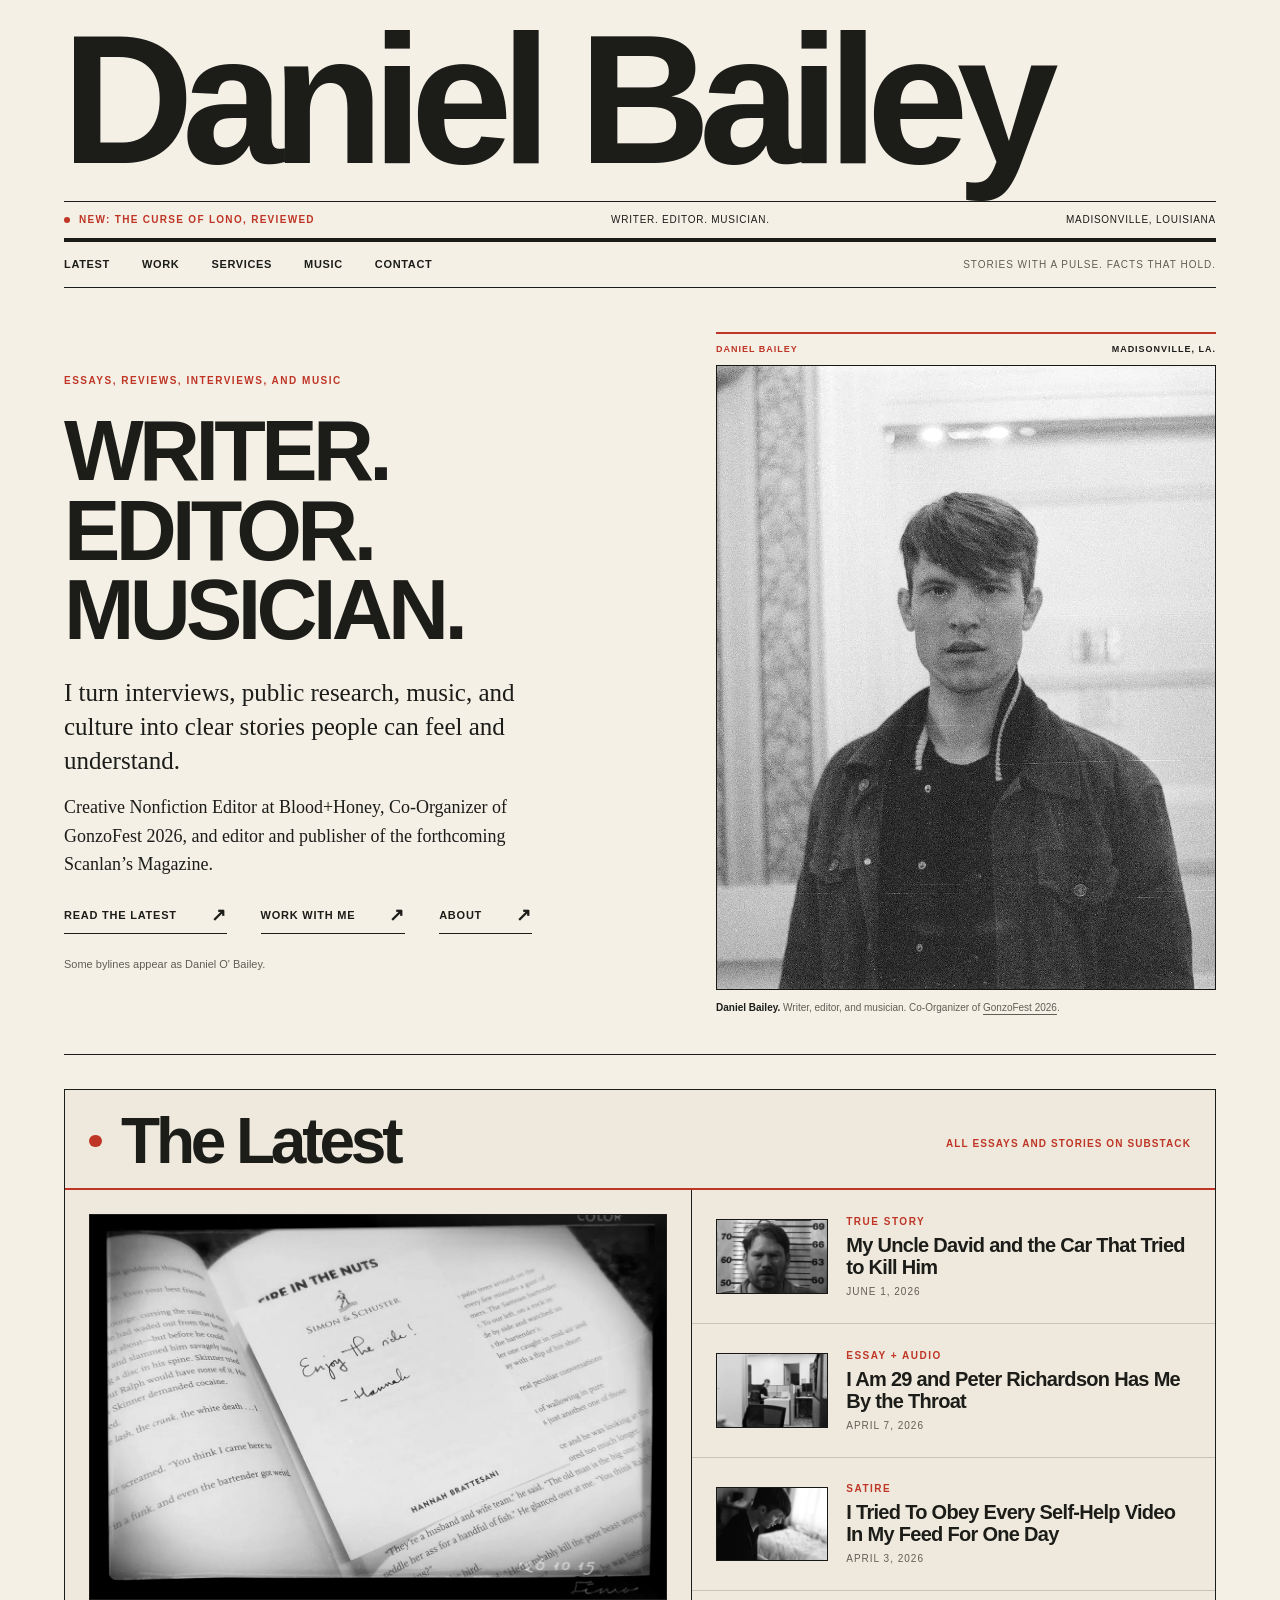
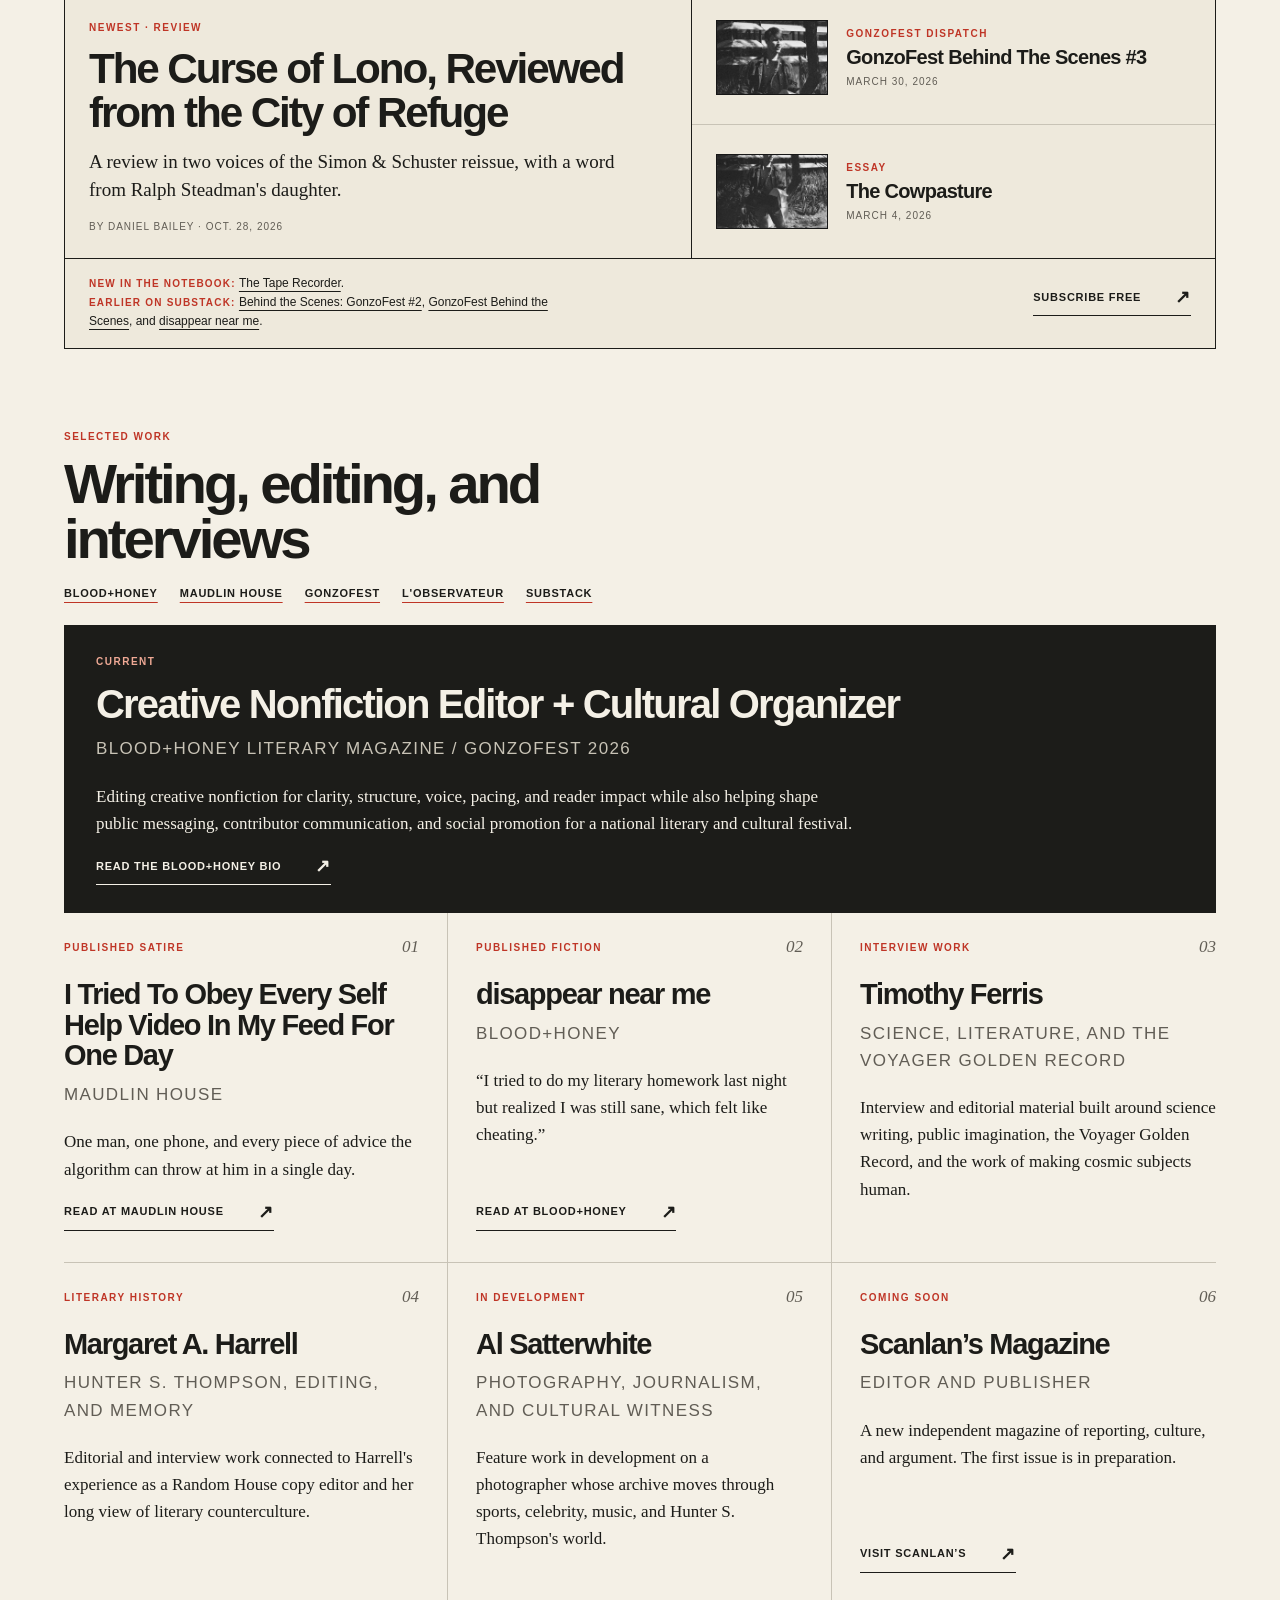
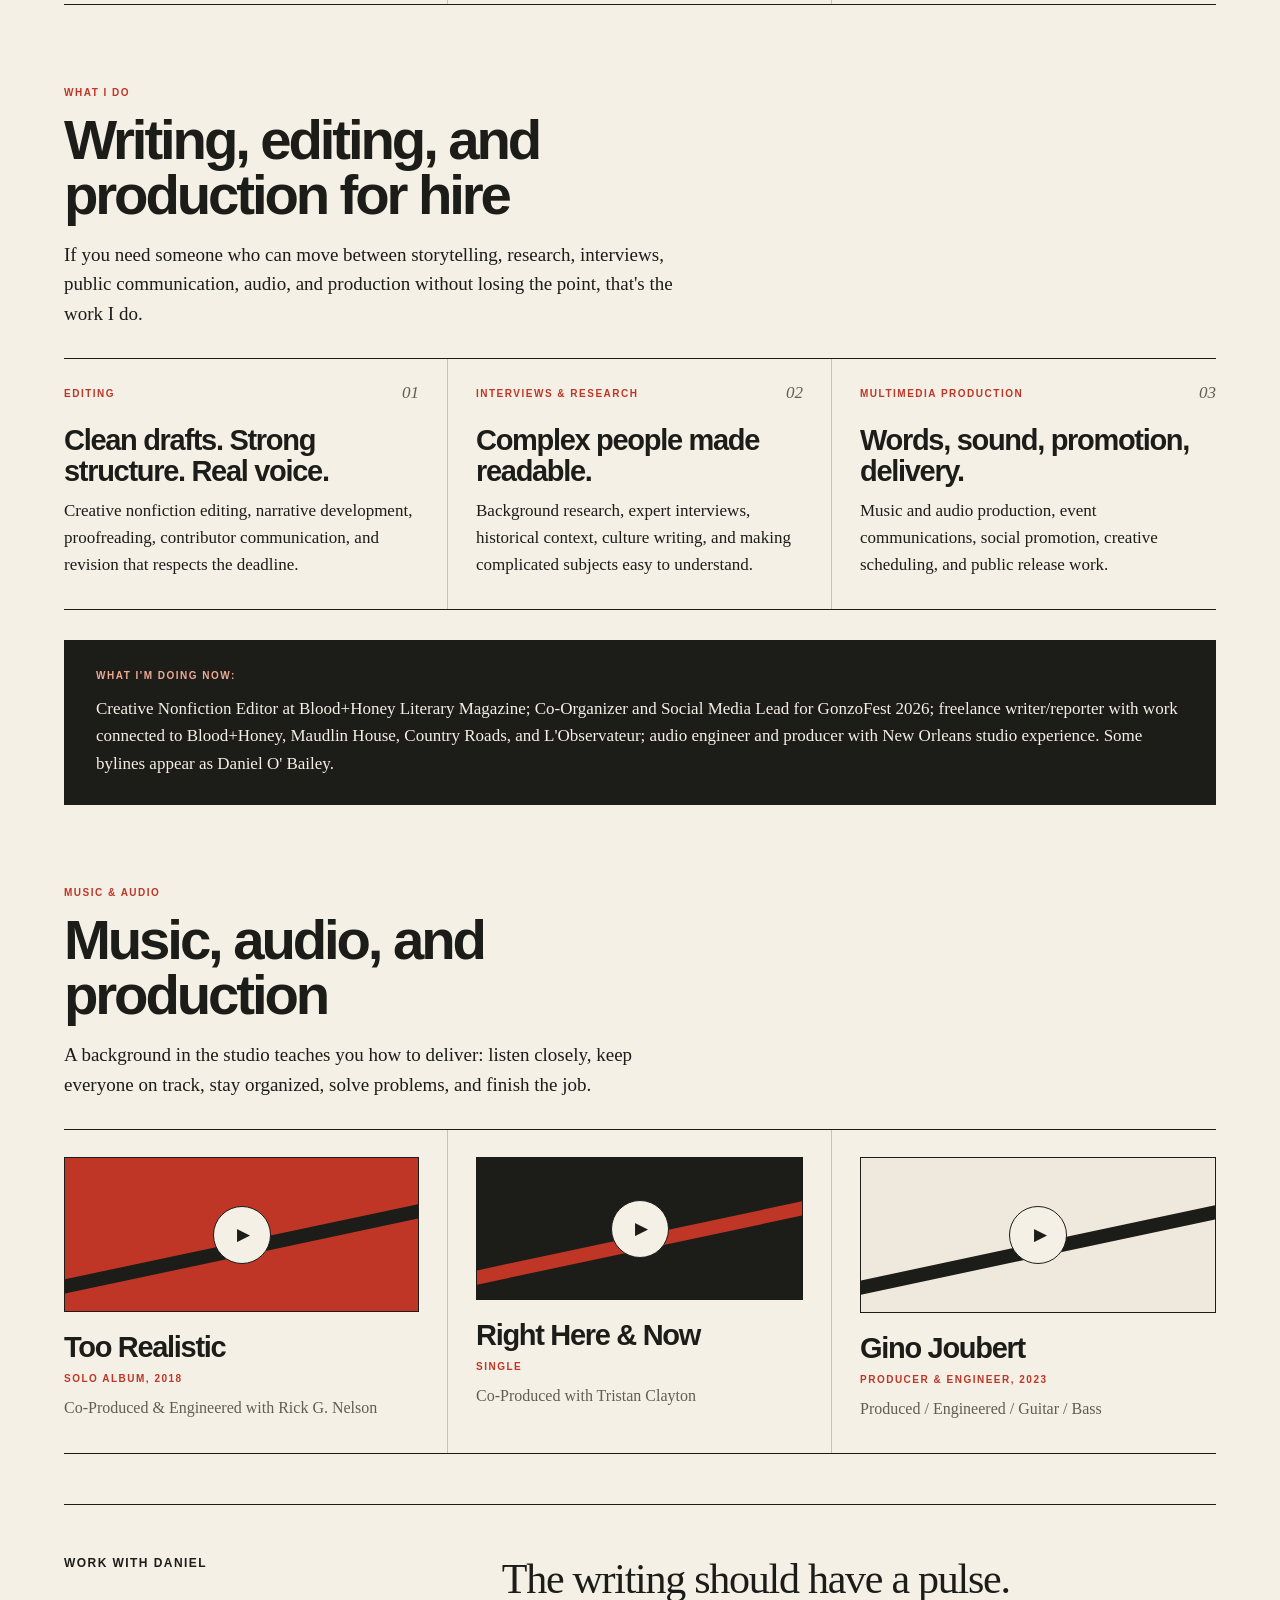
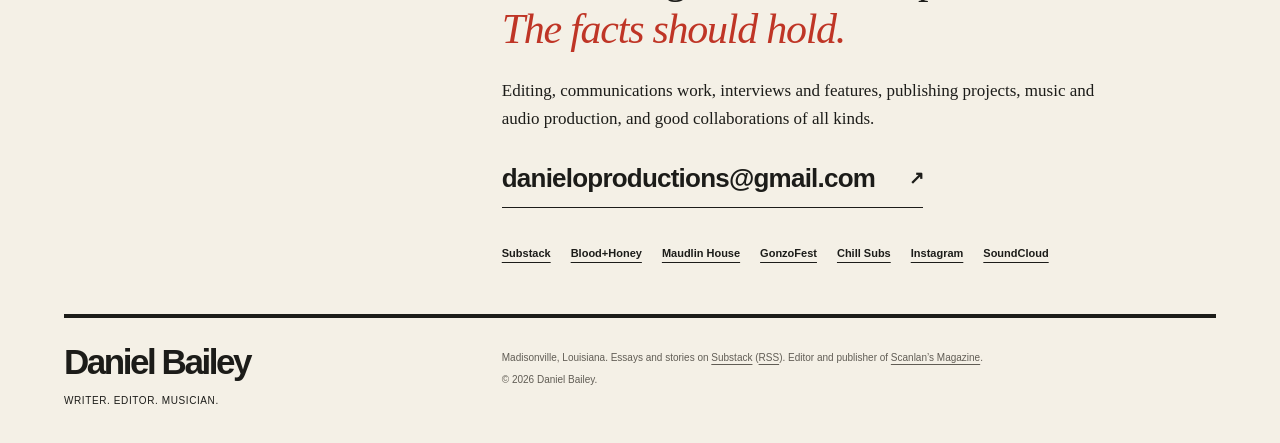
==== commit e815c6e6: "Tighten the Tape Recorder page after review Fit the drop cap to two lines, switch the entry to one c" ====
--- a/index.html
+++ b/index.html
@@ -392,7 +392,7 @@
           </ul>
         </div>
         <div class="latest-foot">
-          <p><strong>New in the notebook:</strong> <a href="/notebook/tape-recorder/">The Tape Recorder</a>. <strong>Earlier:</strong> <a href="https://danielbaileyoffical.substack.com/p/behind-the-scenes-gonzofest-2">Behind the Scenes: GonzoFest #2</a>, <a href="https://danielbaileyoffical.substack.com/p/gonzofest-behind-the-scenes">GonzoFest Behind the Scenes</a>, and <a href="https://danielbaileyoffical.substack.com/p/disappear-near-me">disappear near me</a>.</p>
+          <p><strong>New in the notebook:</strong> <a href="/notebook/tape-recorder/">The Tape Recorder</a>.<br><strong>Earlier on Substack:</strong> <a href="https://danielbaileyoffical.substack.com/p/behind-the-scenes-gonzofest-2">Behind the Scenes: GonzoFest #2</a>, <a href="https://danielbaileyoffical.substack.com/p/gonzofest-behind-the-scenes">GonzoFest Behind the Scenes</a>, and <a href="https://danielbaileyoffical.substack.com/p/disappear-near-me">disappear near me</a>.</p>
           <a href="https://danielbaileyoffical.substack.com/subscribe" class="btn" target="_blank" rel="noopener">Subscribe free</a>
         </div>
       </div>
--- a/style.css
+++ b/style.css
@@ -385,9 +385,9 @@
 .entry-body p { font-size: 20px; line-height: 1.65; margin-bottom: 1.15em; }
 .entry-body > p:first-child::first-letter {
   float: left;
-  font: 700 4.1em/.8 var(--sans);
+  font: 700 4.1em/.78 var(--sans);
   letter-spacing: -.04em;
-  margin: .07em .09em 0 0;
+  margin: 0 .09em 0 0;
   color: var(--red);
 }
 .entry-body .entry-pull {
@@ -430,6 +430,8 @@
   .writing-card:nth-child(odd)::after { right: 0; }
   .writing-card:nth-last-child(-n+2) { border-bottom: 0; }
   .nav .edition { display: none; }
+  .entry { grid-template-columns: 1fr; gap: 22px; }
+  .entry-meta { position: static; }
 }
 
 @media (max-width: 700px) {
@@ -457,8 +459,7 @@
   .hire-proof { padding: 24px; }
   .contact .container, .footer-inner { grid-template-columns: 1fr; gap: 20px; }
   .contact .container { padding-top: 30px; padding-bottom: 36px; }
-  .entry { grid-template-columns: 1fr; gap: 22px; padding: 30px 0 44px; }
-  .entry-meta { position: static; }
+  .entry { padding: 30px 0 44px; }
   .entry-body p { font-size: 18px; }
 }
 
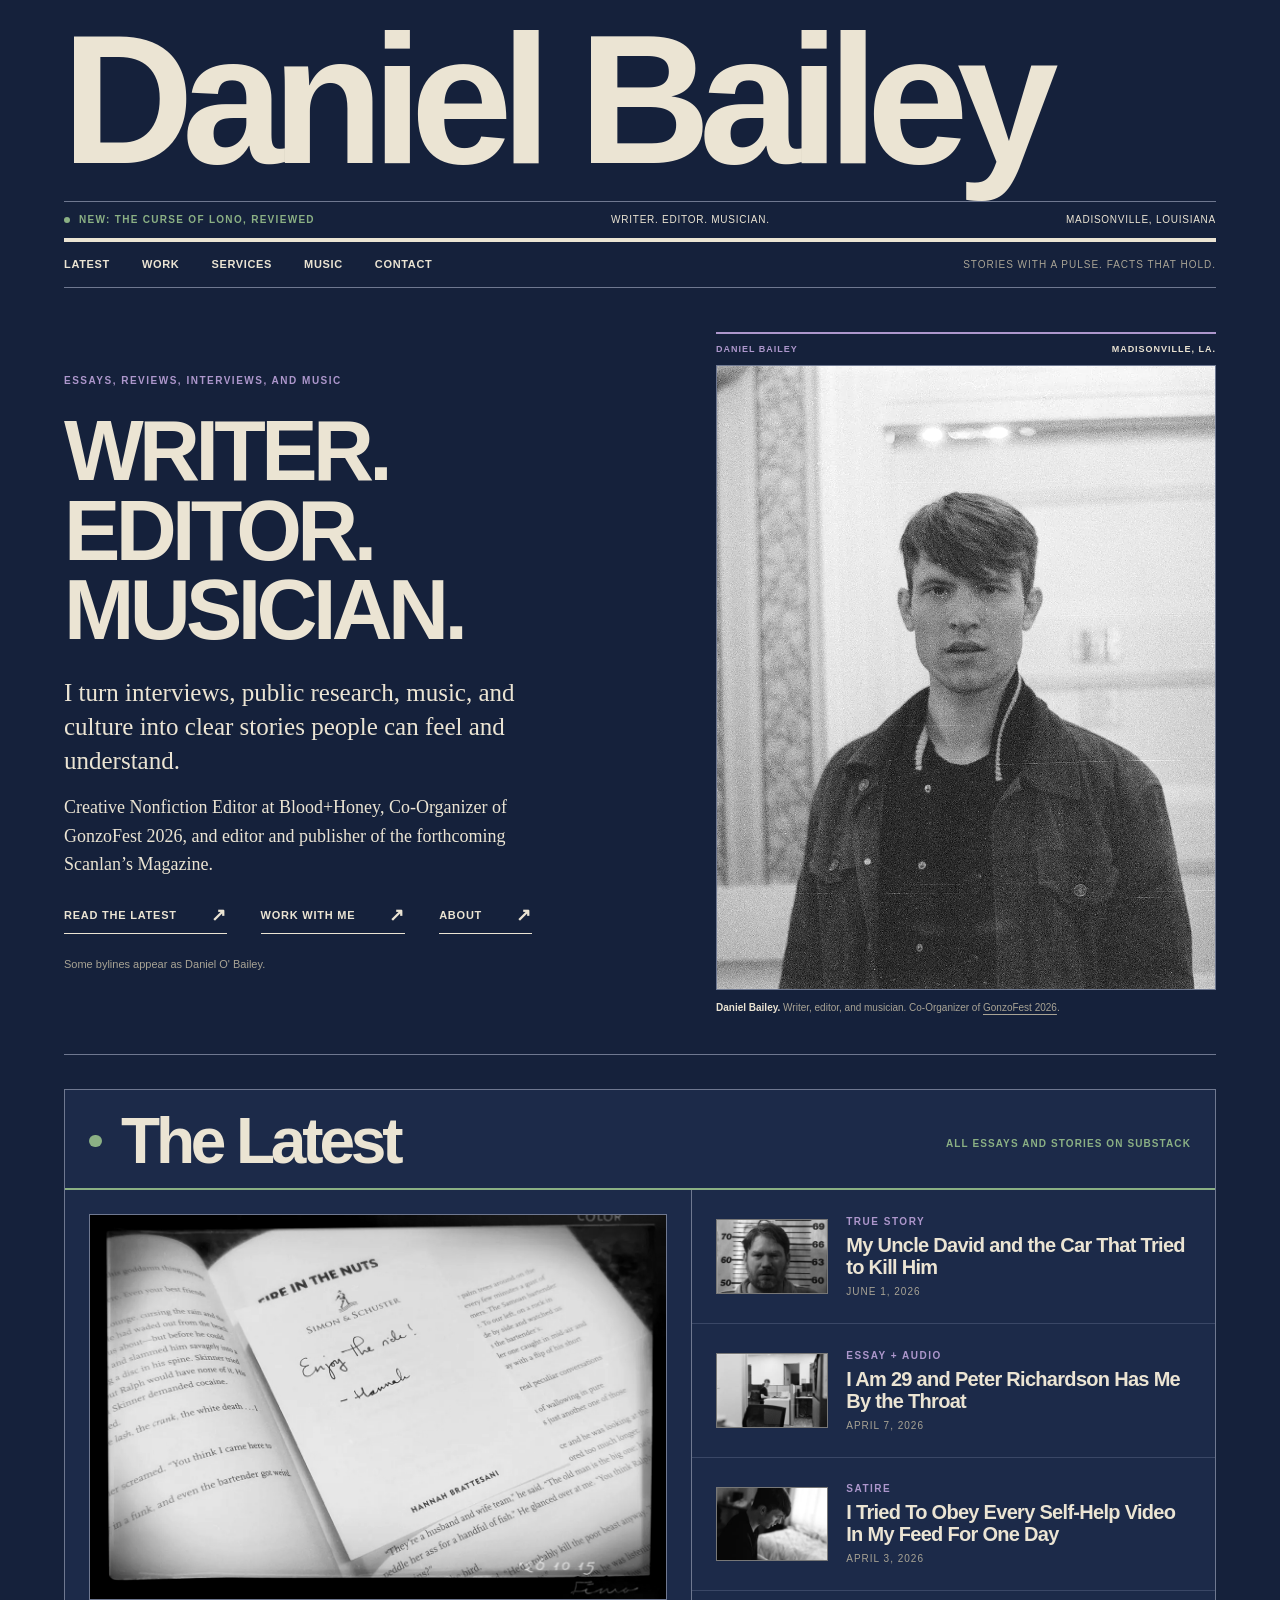
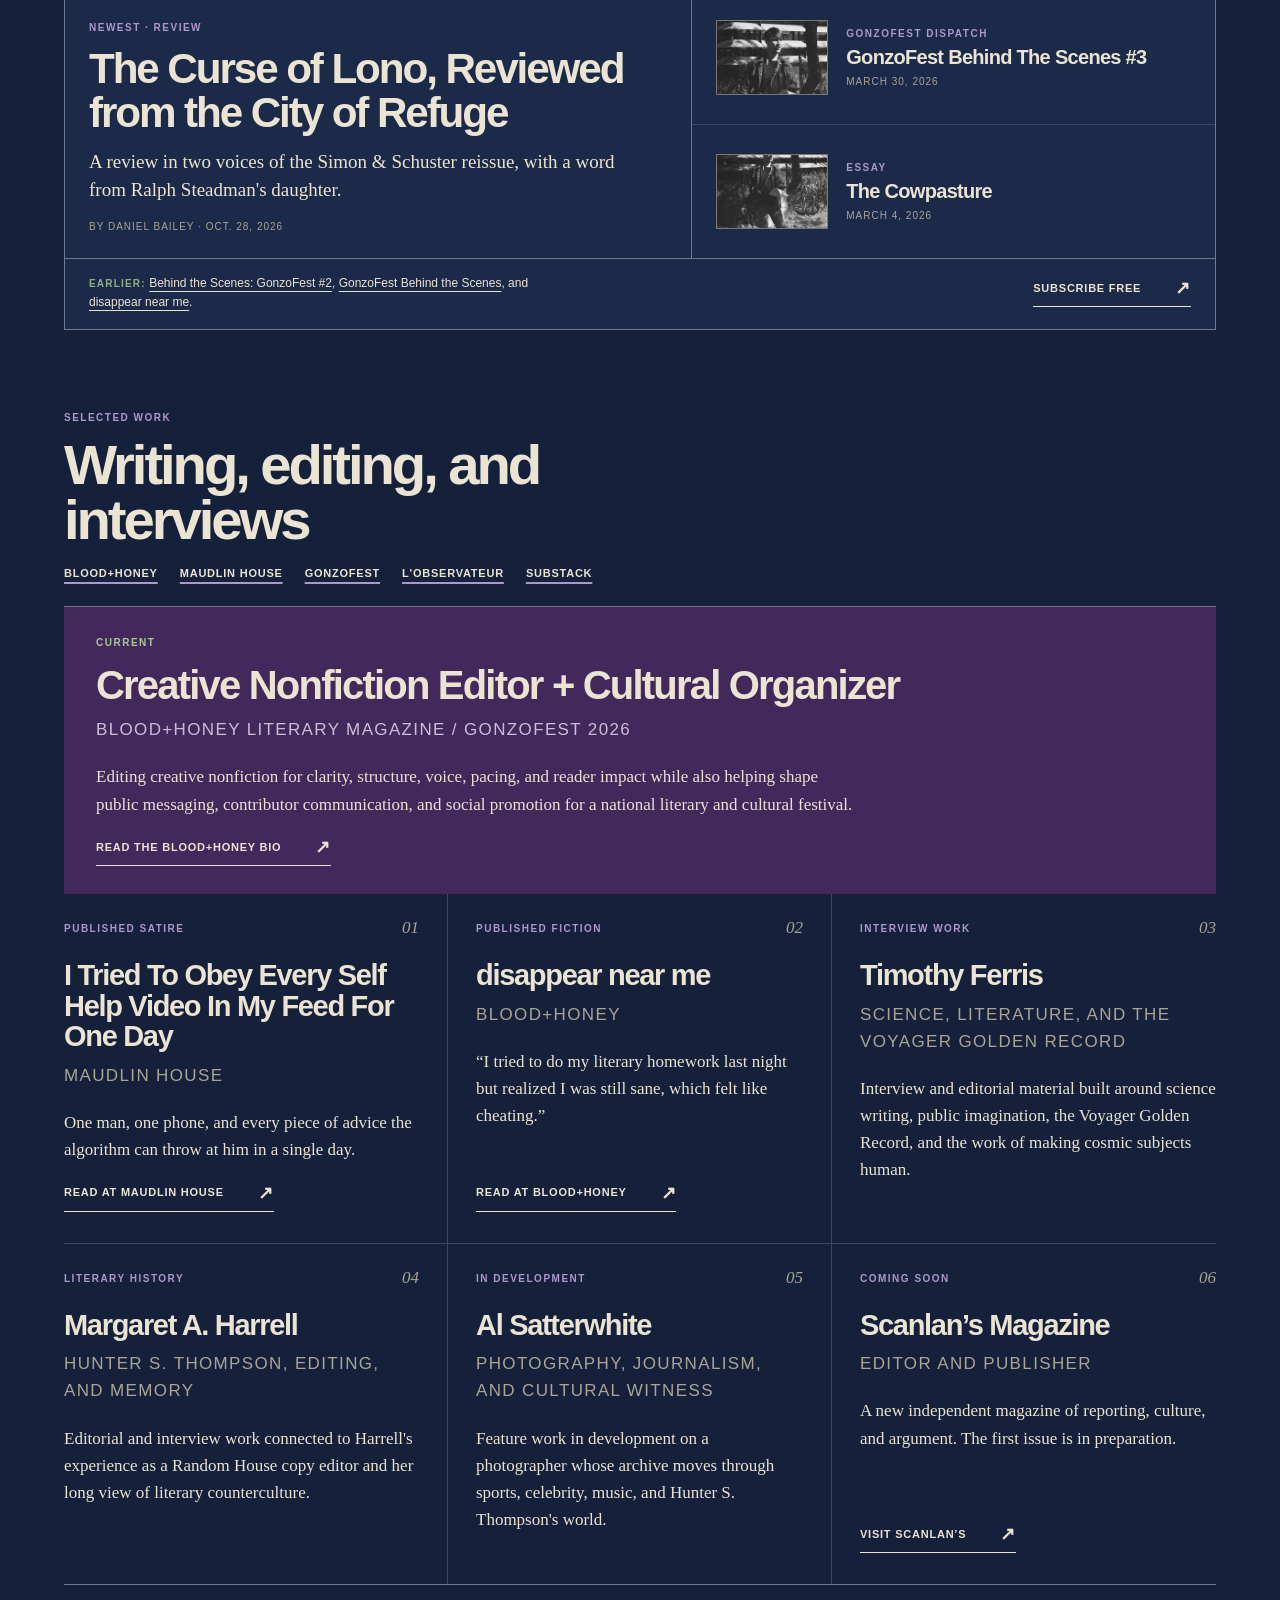
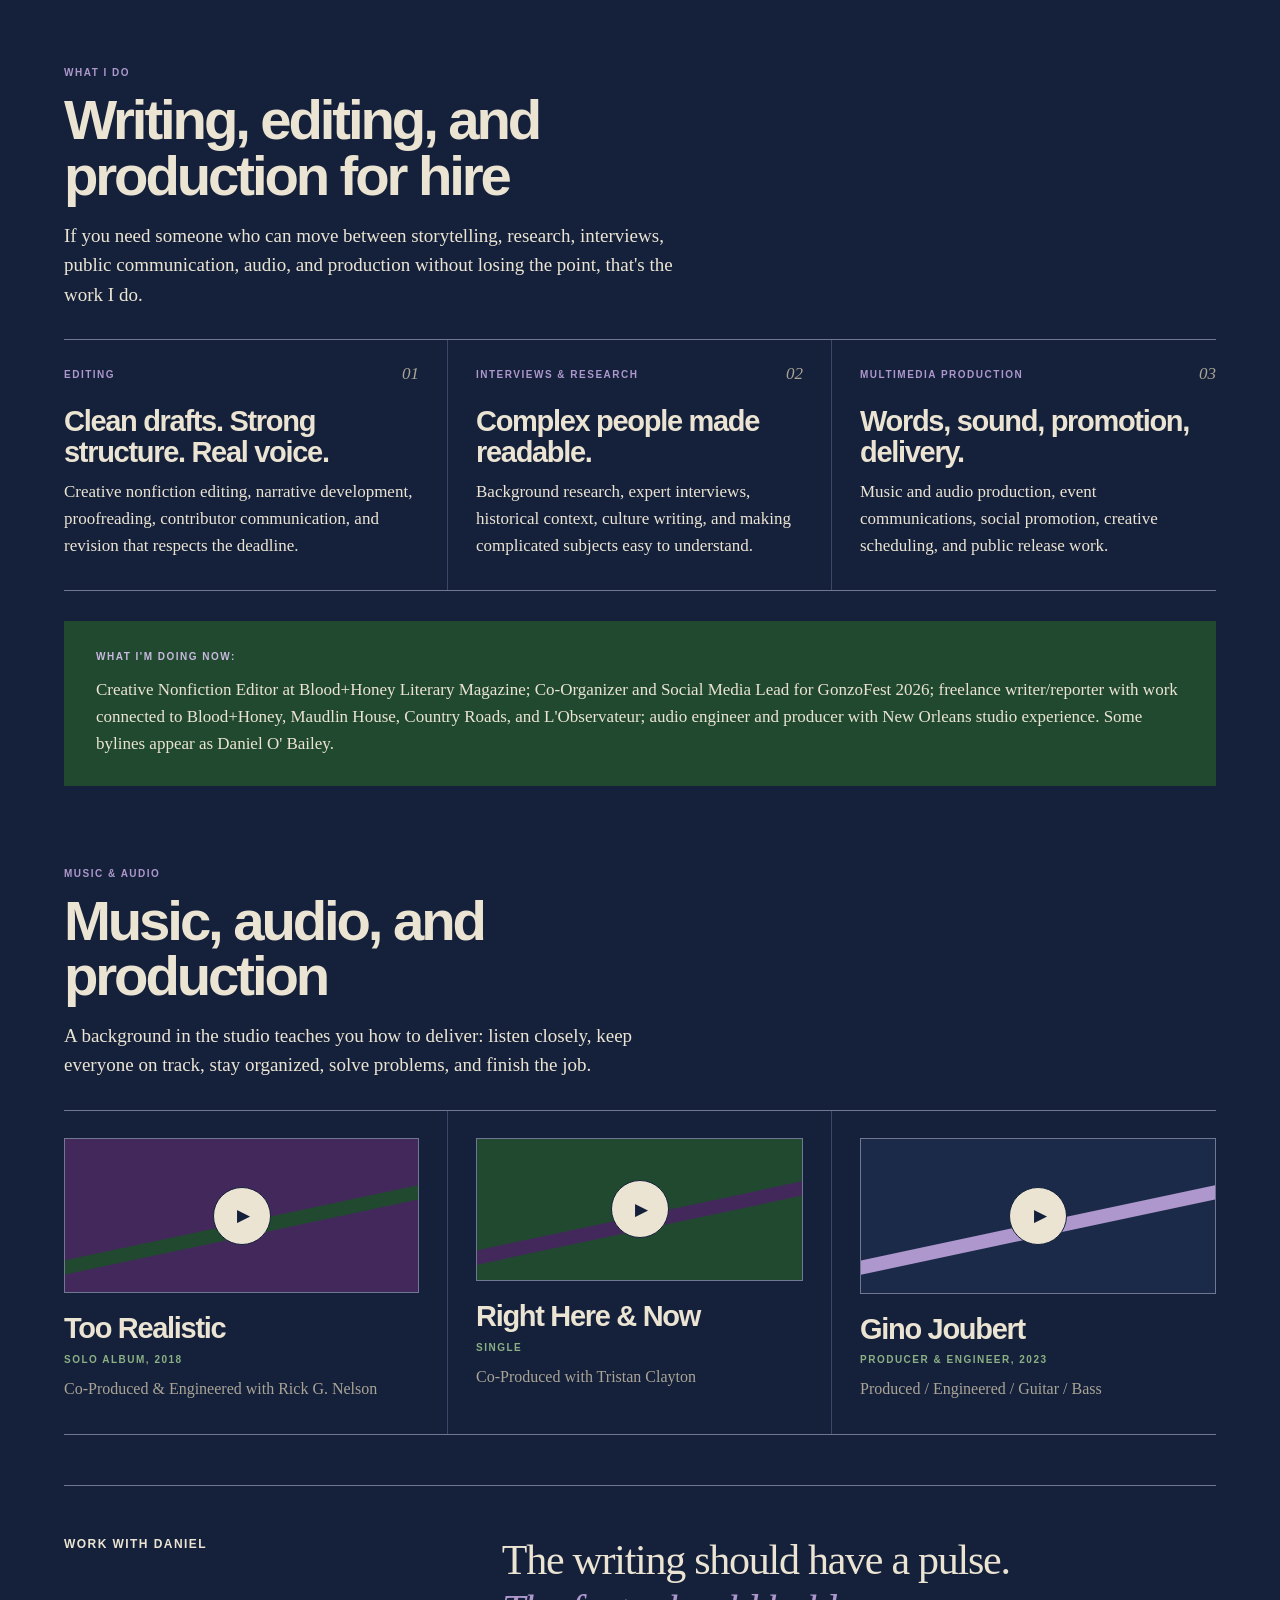
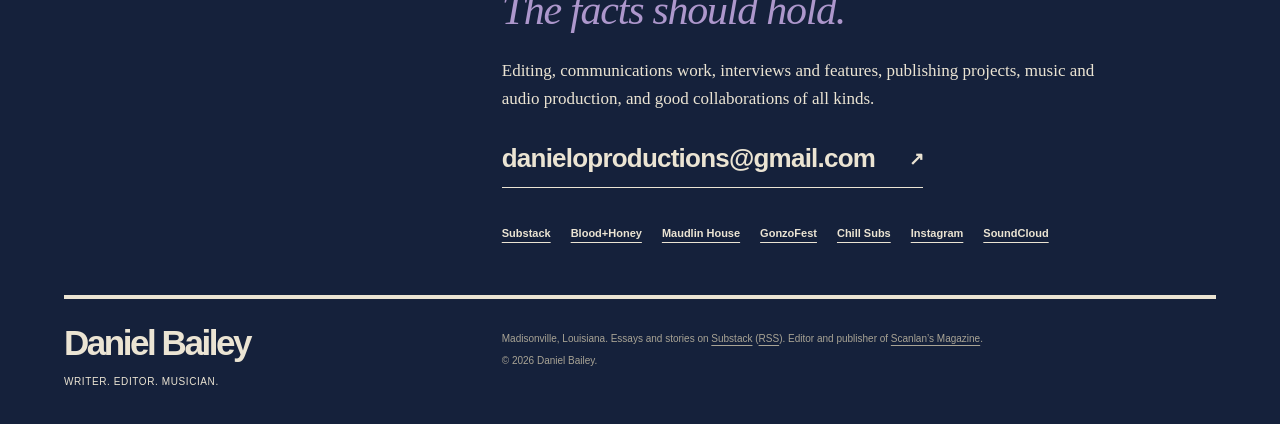
==== commit 5130393b: "Recolor the site in navy with purple and green accents Keep the Scanlan's layout and type, and print" ====
--- a/index.html
+++ b/index.html
@@ -39,7 +39,7 @@
   <link rel="icon" href="/favicon-32.png" sizes="32x32" type="image/png">
   <link rel="apple-touch-icon" href="/apple-touch-icon.png">
   <link rel="manifest" href="/site.webmanifest">
-  <meta name="theme-color" content="#f4f0e6">
+  <meta name="theme-color" content="#15213b">
 
   <link rel="preload" as="image" href="/img/daniel-o-bailey.webp" imagesrcset="/img/daniel-o-bailey-480.webp 480w, /img/daniel-o-bailey.webp 880w" imagesizes="(max-width: 700px) 90vw, 500px" fetchpriority="high">
   <link rel="stylesheet" href="/style.css">
@@ -156,7 +156,7 @@
         "@id": "https://danielobailey.com/#person"
       },
       "primaryImageOfPage": "https://danielobailey.com/og-image.jpg",
-      "dateModified": "2026-11-14",
+      "dateModified": "2026-11-13",
       "inLanguage": "en-US"
     },
     {
@@ -392,7 +392,7 @@
           </ul>
         </div>
         <div class="latest-foot">
-          <p><strong>New in the notebook:</strong> <a href="/notebook/tape-recorder/">The Tape Recorder</a>.<br><strong>Earlier on Substack:</strong> <a href="https://danielbaileyoffical.substack.com/p/behind-the-scenes-gonzofest-2">Behind the Scenes: GonzoFest #2</a>, <a href="https://danielbaileyoffical.substack.com/p/gonzofest-behind-the-scenes">GonzoFest Behind the Scenes</a>, and <a href="https://danielbaileyoffical.substack.com/p/disappear-near-me">disappear near me</a>.</p>
+          <p><strong>Earlier:</strong> <a href="https://danielbaileyoffical.substack.com/p/behind-the-scenes-gonzofest-2">Behind the Scenes: GonzoFest #2</a>, <a href="https://danielbaileyoffical.substack.com/p/gonzofest-behind-the-scenes">GonzoFest Behind the Scenes</a>, and <a href="https://danielbaileyoffical.substack.com/p/disappear-near-me">disappear near me</a>.</p>
           <a href="https://danielbaileyoffical.substack.com/subscribe" class="btn" target="_blank" rel="noopener">Subscribe free</a>
         </div>
       </div>
--- a/style.css
+++ b/style.css
@@ -1,19 +1,29 @@
 /* ============================================
    Daniel Bailey | Personal Site
-   Built on the Scanlan's Magazine system:
-   cream paper, ink, one red, hairline rules.
+   Built on the Scanlan's Magazine system, printed like a
+   record sleeve: navy stock, bone type, two spot inks
+   (aubergine purple, bottle green), hairline rules.
    Helvetica/Arial heads, Georgia text. No webfonts.
    ============================================ */
 
 *, *::before, *::after { box-sizing: border-box; }
 
 :root {
-  --paper: #f4f0e6;
-  --paper-2: #eee9dc;
-  --ink: #1c1c19;
-  --red: #bf3526;
-  --rule: #c8c3b6;
-  --muted: #615d55;
+  --paper: #15213b;        /* sleeve navy: page ground */
+  --paper-2: #1c2a49;      /* navy one step up: panels */
+  --ink: #ebe4d3;          /* bone: text */
+  --muted: #a9a495;        /* warm grey: captions, meta */
+  --line: #6f7890;         /* structural rules, borders */
+  --rule: #3a4766;         /* decorative hairlines */
+  --purple: #43285c;       /* spot ink 1, solid: fills only */
+  --purple-lift: #ad97cc;  /* spot ink 1 as type and rules */
+  --purple-pale: #c9b9e0;  /* purple type on green ink */
+  --green: #21492f;        /* spot ink 2, solid: fills only */
+  --green-lift: #8bb084;   /* spot ink 2 as type and rules */
+  --green-pale: #a9c79a;   /* green type on purple ink */
+  --focus-pale: #d3c7ea;   /* focus ring on either ink panel */
+  --on-purple-muted: #c8bfd6;
+  --overlay: rgba(10, 16, 31, .8);
   --sans: Helvetica, Arial, sans-serif;
   --serif: Georgia, 'Times New Roman', serif;
 }
@@ -37,9 +47,9 @@
 button { font: inherit; color: inherit; }
 
 a { color: inherit; text-decoration: none; }
-a:hover { color: var(--red); }
-a:focus-visible, button:focus-visible { outline: 3px solid var(--red); outline-offset: 5px; }
-::selection { background: var(--red); color: var(--paper); }
+a:hover { color: var(--green-lift); }
+a:focus-visible, button:focus-visible { outline: 3px solid var(--green-lift); outline-offset: 5px; }
+::selection { background: var(--green); color: var(--ink); }
 
 .container { width: min(1380px, 90%); margin: 0 auto; }
 
@@ -58,7 +68,7 @@
   font: 700 10px/1.5 var(--sans);
   text-transform: uppercase;
   letter-spacing: .15em;
-  color: var(--red);
+  color: var(--purple-lift);
 }
 
 .link-arrow, .btn {
@@ -76,7 +86,7 @@
   cursor: pointer;
   color: var(--ink);
 }
-.link-arrow:hover, .btn:hover { color: var(--red); }
+.link-arrow:hover, .btn:hover { color: var(--green-lift); }
 .link-arrow::after, .btn::after { content: '\2197'; font-size: 18px; line-height: 1; }
 .link-arrow span { display: none; }
 
@@ -100,17 +110,17 @@
   align-items: center;
   gap: 20px;
   padding: 11px 0;
-  border-top: 1px solid var(--ink);
+  border-top: 1px solid var(--line);
   font: 10px/1.4 var(--sans);
   letter-spacing: .075em;
   text-transform: uppercase;
 }
-.issueband .status { display: flex; align-items: center; gap: 9px; font-weight: 700; color: var(--red); letter-spacing: .13em; }
-.issueband .status::before { content: ''; width: 6px; height: 6px; border-radius: 50%; background: var(--red); flex: none; }
+.issueband .status { display: flex; align-items: center; gap: 9px; font-weight: 700; color: var(--green-lift); letter-spacing: .13em; }
+.issueband .status::before { content: ''; width: 6px; height: 6px; border-radius: 50%; background: var(--green-lift); flex: none; }
 
 .nav {
   border-top: 4px solid var(--ink);
-  border-bottom: 1px solid var(--ink);
+  border-bottom: 1px solid var(--line);
   display: flex;
   justify-content: space-between;
   align-items: center;
@@ -126,7 +136,7 @@
   position: relative;
 }
 .nav-links a[aria-current="page"]::after, .nav-links a:hover::after {
-  content: ''; position: absolute; height: 3px; background: var(--red); left: 0; right: 0; bottom: -1px;
+  content: ''; position: absolute; height: 3px; background: var(--green-lift); left: 0; right: 0; bottom: -1px;
 }
 .nav .edition { font: 10px/1.4 var(--sans); text-transform: uppercase; letter-spacing: .1em; color: var(--muted); text-align: right; }
 
@@ -137,7 +147,7 @@
   grid-template-columns: 1.08fr 1fr;
   gap: 6%;
   padding: 44px 0 39px;
-  border-bottom: 1px solid var(--ink);
+  border-bottom: 1px solid var(--line);
   align-items: center;
 }
 .hero-name {
@@ -158,12 +168,12 @@
 .hero-photo { max-width: 500px; width: 100%; justify-self: end; }
 .archive-kicker {
   display: flex; justify-content: space-between; gap: 15px;
-  border-top: 2px solid var(--red);
+  border-top: 2px solid var(--purple-lift);
   padding: 9px 0;
   font: 700 9px/1.4 var(--sans); text-transform: uppercase; letter-spacing: .11em;
 }
-.archive-kicker span:first-child { color: var(--red); }
-.hero-photo img { width: 100%; border: 1px solid var(--ink); filter: contrast(1.04); background: var(--paper-2); }
+.archive-kicker span:first-child { color: var(--purple-lift); }
+.hero-photo img { width: 100%; border: 1px solid var(--line); filter: contrast(1.04); background: var(--paper-2); }
 .caption { font: 10px/1.5 var(--sans); color: var(--muted); margin-top: 10px; }
 .caption strong { color: var(--ink); }
 .caption a { text-decoration: underline; text-underline-offset: 3px; }
@@ -183,11 +193,11 @@
 /* ---------- The Latest box ---------- */
 
 .latest { padding-top: 34px; }
-.latest-box { background: var(--paper-2); border: 1px solid var(--ink); }
+.latest-box { background: var(--paper-2); border: 1px solid var(--line); }
 .latest-head {
   display: flex; justify-content: space-between; align-items: baseline; flex-wrap: wrap; gap: 8px 25px;
   padding: 20px 24px 16px;
-  border-bottom: 2px solid var(--red);
+  border-bottom: 2px solid var(--green-lift);
 }
 .latest-head h2 {
   font: 700 clamp(34px, 5vw, 64px)/.98 var(--sans);
@@ -195,16 +205,16 @@
   display: flex; align-items: center; gap: .3em;
 }
 .latest-head h2::before {
-  content: ''; width: .2em; height: .2em; border-radius: 50%; background: var(--red);
+  content: ''; width: .2em; height: .2em; border-radius: 50%; background: var(--green-lift);
   animation: pulse 2.2s infinite;
 }
-@keyframes pulse { 0% { box-shadow: 0 0 0 0 rgba(191,53,38,.6); } 70% { box-shadow: 0 0 0 12px rgba(191,53,38,0); } 100% { box-shadow: 0 0 0 0 rgba(191,53,38,0); } }
-.latest-head a { font: 700 10px/1.4 var(--sans); text-transform: uppercase; letter-spacing: .11em; color: var(--red); }
+@keyframes pulse { 0%, 100% { opacity: 1; } 50% { opacity: .3; } }
+.latest-head a { font: 700 10px/1.4 var(--sans); text-transform: uppercase; letter-spacing: .11em; color: var(--green-lift); }
 .latest-head a:hover { color: var(--ink); }
 
 .latest-grid { display: grid; grid-template-columns: 1.2fr 1fr; }
-.latest-feature { border-right: 1px solid var(--ink); padding: 24px; }
-.latest-feature-img { display: block; overflow: hidden; border: 1px solid var(--ink); background: var(--rule); }
+.latest-feature { border-right: 1px solid var(--line); padding: 24px; }
+.latest-feature-img { display: block; overflow: hidden; border: 1px solid var(--line); background: var(--rule); }
 .latest-feature-img img { width: 100%; aspect-ratio: 3/2; object-fit: cover; filter: grayscale(1) contrast(1.05); transition: filter .4s, transform .5s; }
 .latest-feature:hover .latest-feature-img img { filter: none; transform: scale(1.02); }
 .latest-feature-body { padding-top: 20px; }
@@ -218,28 +228,28 @@
   padding: 16px 24px; border-bottom: 1px solid var(--rule); flex: 1;
 }
 .latest-item:last-child { border-bottom: 0; }
-.latest-item img { width: 112px; aspect-ratio: 3/2; object-fit: cover; border: 1px solid var(--ink); filter: grayscale(1) contrast(1.05); transition: filter .3s; background: var(--rule); }
+.latest-item img { width: 112px; aspect-ratio: 3/2; object-fit: cover; border: 1px solid var(--line); filter: grayscale(1) contrast(1.05); transition: filter .3s; background: var(--rule); }
 .latest-item:hover img { filter: none; }
 .latest-item h3 { font: 700 20px/1.1 var(--sans); letter-spacing: -.035em; margin: 5px 0 6px; }
 
 .latest-foot {
   display: flex; justify-content: space-between; align-items: center; flex-wrap: wrap; gap: 14px 30px;
-  border-top: 1px solid var(--ink); padding: 15px 24px 17px;
+  border-top: 1px solid var(--line); padding: 15px 24px 17px;
 }
 .latest-foot p { font: 12px/1.6 var(--sans); max-width: 70ch; }
-.latest-foot p strong { text-transform: uppercase; letter-spacing: .12em; font-size: 10px; color: var(--red); }
+.latest-foot p strong { text-transform: uppercase; letter-spacing: .12em; font-size: 10px; color: var(--green-lift); }
 .latest-foot p a { text-decoration: underline; text-decoration-thickness: 1px; text-underline-offset: 4px; }
 
 /* ---------- Selected work ---------- */
 
 .writing-badges { display: flex; flex-wrap: wrap; gap: 6px 22px; margin-bottom: 24px; }
-.badge { font: 700 11px/1.5 var(--sans); text-transform: uppercase; letter-spacing: .07em; text-decoration: underline; text-decoration-color: var(--red); text-underline-offset: 5px; }
+.badge { font: 700 11px/1.5 var(--sans); text-transform: uppercase; letter-spacing: .07em; text-decoration: underline; text-decoration-color: var(--purple-lift); text-decoration-thickness: 2px; text-underline-offset: 5px; }
 
 .writing-grid, .hire-grid, .music-grid {
   display: grid;
   grid-template-columns: repeat(3, 1fr);
-  border-top: 1px solid var(--ink);
-  border-bottom: 1px solid var(--ink);
+  border-top: 1px solid var(--line);
+  border-bottom: 1px solid var(--line);
   counter-reset: desk;
 }
 .writing-card, .hire-card {
@@ -262,16 +272,17 @@
 
 .writing-card--featured {
   grid-column: 1 / -1;
-  background: var(--ink); color: var(--paper);
+  background: var(--purple); color: var(--ink);
   padding: 28px 32px !important;
   border: 0;
   counter-increment: none;
 }
 .writing-card--featured::after { content: none; }
-.writing-card--featured .writing-card-tag { color: #efa995; }
-.writing-card--featured .writing-card-pub { color: var(--rule); }
-.writing-card--featured .link-arrow { color: var(--paper); }
-.writing-card--featured .link-arrow:hover { color: #efa995; }
+.writing-card--featured .writing-card-tag { color: var(--green-pale); }
+.writing-card--featured .writing-card-pub { color: var(--on-purple-muted); }
+.writing-card--featured .link-arrow { color: var(--ink); }
+.writing-card--featured .link-arrow:hover { color: var(--green-pale); }
+.writing-card--featured a:focus-visible, .hire-proof a:focus-visible { outline-color: var(--focus-pale); }
 .writing-card--featured p { max-width: 760px; }
 
 .writing-card h3, .hire-card h3 { font: 700 29px/1.06 var(--sans); letter-spacing: -.045em; margin: 24px 0 10px; }
@@ -282,9 +293,9 @@
 .hire-card p { margin-bottom: 0; }
 .hire-card-num { display: none; }
 
-.hire-proof { background: var(--ink); color: var(--paper); padding: 28px 32px; margin-top: 30px; }
+.hire-proof { background: var(--green); color: var(--ink); padding: 28px 32px; margin-top: 30px; }
 .hire-proof p { font-size: 17px; line-height: 1.6; }
-.hire-proof strong { display: block; font: 700 10px/1.5 var(--sans); text-transform: uppercase; letter-spacing: .15em; color: #efa995; margin-bottom: 12px; }
+.hire-proof strong { display: block; font: 700 10px/1.5 var(--sans); text-transform: uppercase; letter-spacing: .15em; color: var(--purple-pale); margin-bottom: 12px; }
 
 /* ---------- Music ---------- */
 
@@ -293,25 +304,26 @@
 .music-card:last-child { border-right: 0; padding-right: 0; }
 .music-card:hover { color: var(--ink); }
 .music-card-visual {
-  aspect-ratio: 16/7; background: var(--red); border: 1px solid var(--ink);
+  aspect-ratio: 16/7; background: var(--purple); border: 1px solid var(--line);
   display: flex; align-items: center; justify-content: center; margin-bottom: 20px;
   position: relative; overflow: hidden;
 }
-.music-card:nth-child(2) .music-card-visual { background: var(--ink); }
+.music-card:nth-child(2) .music-card-visual { background: var(--green); }
 .music-card:nth-child(3) .music-card-visual { background: var(--paper-2); }
 .music-card-visual::before {
-  content: ''; position: absolute; background: var(--ink); height: 14px; width: 140%; left: -20%; top: 55%; transform: rotate(-12deg);
-}
-.music-card:nth-child(2) .music-card-visual::before { background: var(--red); }
+  content: ''; position: absolute; background: var(--green); height: 14px; width: 140%; left: -20%; top: 55%; transform: rotate(-12deg);
+}
+.music-card:nth-child(2) .music-card-visual::before { background: var(--purple); }
+.music-card:nth-child(3) .music-card-visual::before { background: var(--purple-lift); }
 .music-card-icon {
   position: relative; width: 58px; height: 58px; border-radius: 50%;
-  background: var(--paper); border: 1px solid var(--ink);
+  background: var(--ink); color: var(--paper); border: 1px solid var(--paper);
   display: flex; align-items: center; justify-content: center; padding-left: 4px; font-size: 17px;
   transition: transform .2s;
 }
-.music-card:hover .music-card-icon { transform: scale(1.1); color: var(--red); }
+.music-card:hover .music-card-icon { transform: scale(1.1); color: var(--purple); }
 .music-card-info h3 { font: 700 29px/1.06 var(--sans); letter-spacing: -.045em; margin-bottom: 8px; }
-.music-card-info p { font: 700 10px/1.5 var(--sans); text-transform: uppercase; letter-spacing: .15em; color: var(--red); margin-bottom: 8px; }
+.music-card-info p { font: 700 10px/1.5 var(--sans); text-transform: uppercase; letter-spacing: .15em; color: var(--green-lift); margin-bottom: 8px; }
 .music-card-detail { font-size: 16px; color: var(--muted); }
 
 /* ---------- Contact ---------- */
@@ -320,11 +332,11 @@
 .contact .container {
   display: grid; grid-template-columns: 1fr 2fr; gap: 7%;
   padding-top: 49px; padding-bottom: 49px;
-  border-top: 1px solid var(--ink);
+  border-top: 1px solid var(--line);
 }
 .contact-label { font: 700 12px/1.5 var(--sans); text-transform: uppercase; letter-spacing: .12em; }
 .contact-heading { font: 400 clamp(30px, 3.4vw, 42px)/1.2 var(--serif); letter-spacing: -.03em; margin-bottom: 22px; max-width: 790px; }
-.contact-heading em { color: var(--red); display: block; }
+.contact-heading em { color: var(--purple-lift); display: block; }
 .contact-note { font-size: 17px; line-height: 1.65; max-width: 630px; margin-bottom: 26px; }
 .contact-links { margin-bottom: 30px; }
 .contact-links .btn { text-transform: none; letter-spacing: 0; font-size: clamp(17px, 2.2vw, 26px); letter-spacing: -.03em; overflow-wrap: anywhere; }
@@ -346,64 +358,24 @@
 /* ---------- About modal ---------- */
 
 .modal-overlay {
-  position: fixed; inset: 0; background: rgba(28,28,25,.62); z-index: 2000;
+  position: fixed; inset: 0; background: var(--overlay); z-index: 2000;
   display: flex; align-items: center; justify-content: center; padding: 20px;
   opacity: 0; visibility: hidden; transition: opacity .2s, visibility .2s;
 }
 .modal-overlay.open { opacity: 1; visibility: visible; }
 .modal {
-  background: var(--paper); max-width: 640px; width: 100%; max-height: 86vh; overflow-y: auto;
+  background: var(--paper-2); max-width: 640px; width: 100%; max-height: 86vh; overflow-y: auto;
   padding: 34px clamp(20px, 4vw, 40px); position: relative;
-  border: 1px solid var(--ink); border-top: 4px solid var(--red);
+  border: 1px solid var(--line); border-top: 4px solid var(--purple-lift);
 }
 .modal-close { position: absolute; top: 14px; right: 16px; width: 40px; height: 40px; background: none; border: 0; font-size: 30px; line-height: 1; cursor: pointer; }
-.modal-close:hover { color: var(--red); }
+.modal-close:hover { color: var(--green-lift); }
 .modal-title { font: 700 46px/.98 var(--sans); letter-spacing: -.06em; margin-bottom: 20px; }
 .modal-body p { font-size: 17px; line-height: 1.65; margin-bottom: 16px; }
-.modal-bios { margin-top: 24px; border-top: 1px solid var(--ink); padding-top: 16px; }
-.modal-bios h3 { font: 700 10px/1.5 var(--sans); text-transform: uppercase; letter-spacing: .15em; color: var(--red); margin-bottom: 6px; }
+.modal-bios { margin-top: 24px; border-top: 1px solid var(--line); padding-top: 16px; }
+.modal-bios h3 { font: 700 10px/1.5 var(--sans); text-transform: uppercase; letter-spacing: .15em; color: var(--purple-lift); margin-bottom: 6px; }
 .modal-bios a { display: block; font: 700 13px var(--sans); padding: 11px 0; border-bottom: 1px solid var(--rule); }
 .modal-bios a:last-child { border-bottom: 0; }
-
-/* ---------- Notebook entry ---------- */
-
-.entry {
-  display: grid; grid-template-columns: 1fr 2fr; gap: 7%;
-  padding: 44px 0 60px;
-}
-.entry-meta { align-self: start; position: sticky; top: 24px; }
-.entry-meta .archive-kicker { margin-bottom: 12px; }
-.entry-meta .post-meta + .post-meta { margin-top: 4px; }
-.entry-main { max-width: 700px; min-width: 0; }
-.entry-title {
-  font: 700 clamp(46px, 7.4vw, 104px)/.92 var(--sans);
-  letter-spacing: -.06em;
-  padding-bottom: 24px;
-  border-bottom: 1px solid var(--ink);
-  margin-bottom: 30px;
-}
-.entry-body p { font-size: 20px; line-height: 1.65; margin-bottom: 1.15em; }
-.entry-body > p:first-child::first-letter {
-  float: left;
-  font: 700 4.1em/.78 var(--sans);
-  letter-spacing: -.04em;
-  margin: 0 .09em 0 0;
-  color: var(--red);
-}
-.entry-body .entry-pull {
-  font: 400 clamp(24px, 3vw, 32px)/1.3 var(--serif);
-  letter-spacing: -.02em;
-  color: var(--red);
-  border-top: 1px solid var(--ink);
-  border-bottom: 1px solid var(--ink);
-  padding: 18px 0;
-  margin: 1.5em 0;
-}
-.entry-foot {
-  display: flex; flex-wrap: wrap; justify-content: space-between; align-items: center; gap: 18px 34px;
-  border-top: 4px solid var(--ink);
-  padding-top: 20px; margin-top: 36px;
-}
 
 /* ---------- 404 ---------- */
 
@@ -421,7 +393,7 @@
 @media (max-width: 1000px) {
   .container { width: 92%; }
   .latest-grid { grid-template-columns: 1fr; }
-  .latest-feature { border-right: 0; border-bottom: 1px solid var(--ink); }
+  .latest-feature { border-right: 0; border-bottom: 1px solid var(--line); }
   .writing-grid { grid-template-columns: 1fr 1fr; }
   .writing-card, .writing-card:nth-child(3n+1), .writing-card:nth-child(3n+2) { padding: 25px 22px; border-right: 1px solid var(--rule); border-bottom: 1px solid var(--rule); }
   .writing-card:nth-child(n)::after { right: 22px; }
@@ -430,8 +402,6 @@
   .writing-card:nth-child(odd)::after { right: 0; }
   .writing-card:nth-last-child(-n+2) { border-bottom: 0; }
   .nav .edition { display: none; }
-  .entry { grid-template-columns: 1fr; gap: 22px; }
-  .entry-meta { position: static; }
 }
 
 @media (max-width: 700px) {
@@ -459,8 +429,6 @@
   .hire-proof { padding: 24px; }
   .contact .container, .footer-inner { grid-template-columns: 1fr; gap: 20px; }
   .contact .container { padding-top: 30px; padding-bottom: 36px; }
-  .entry { padding: 30px 0 44px; }
-  .entry-body p { font-size: 18px; }
 }
 
 @media print {
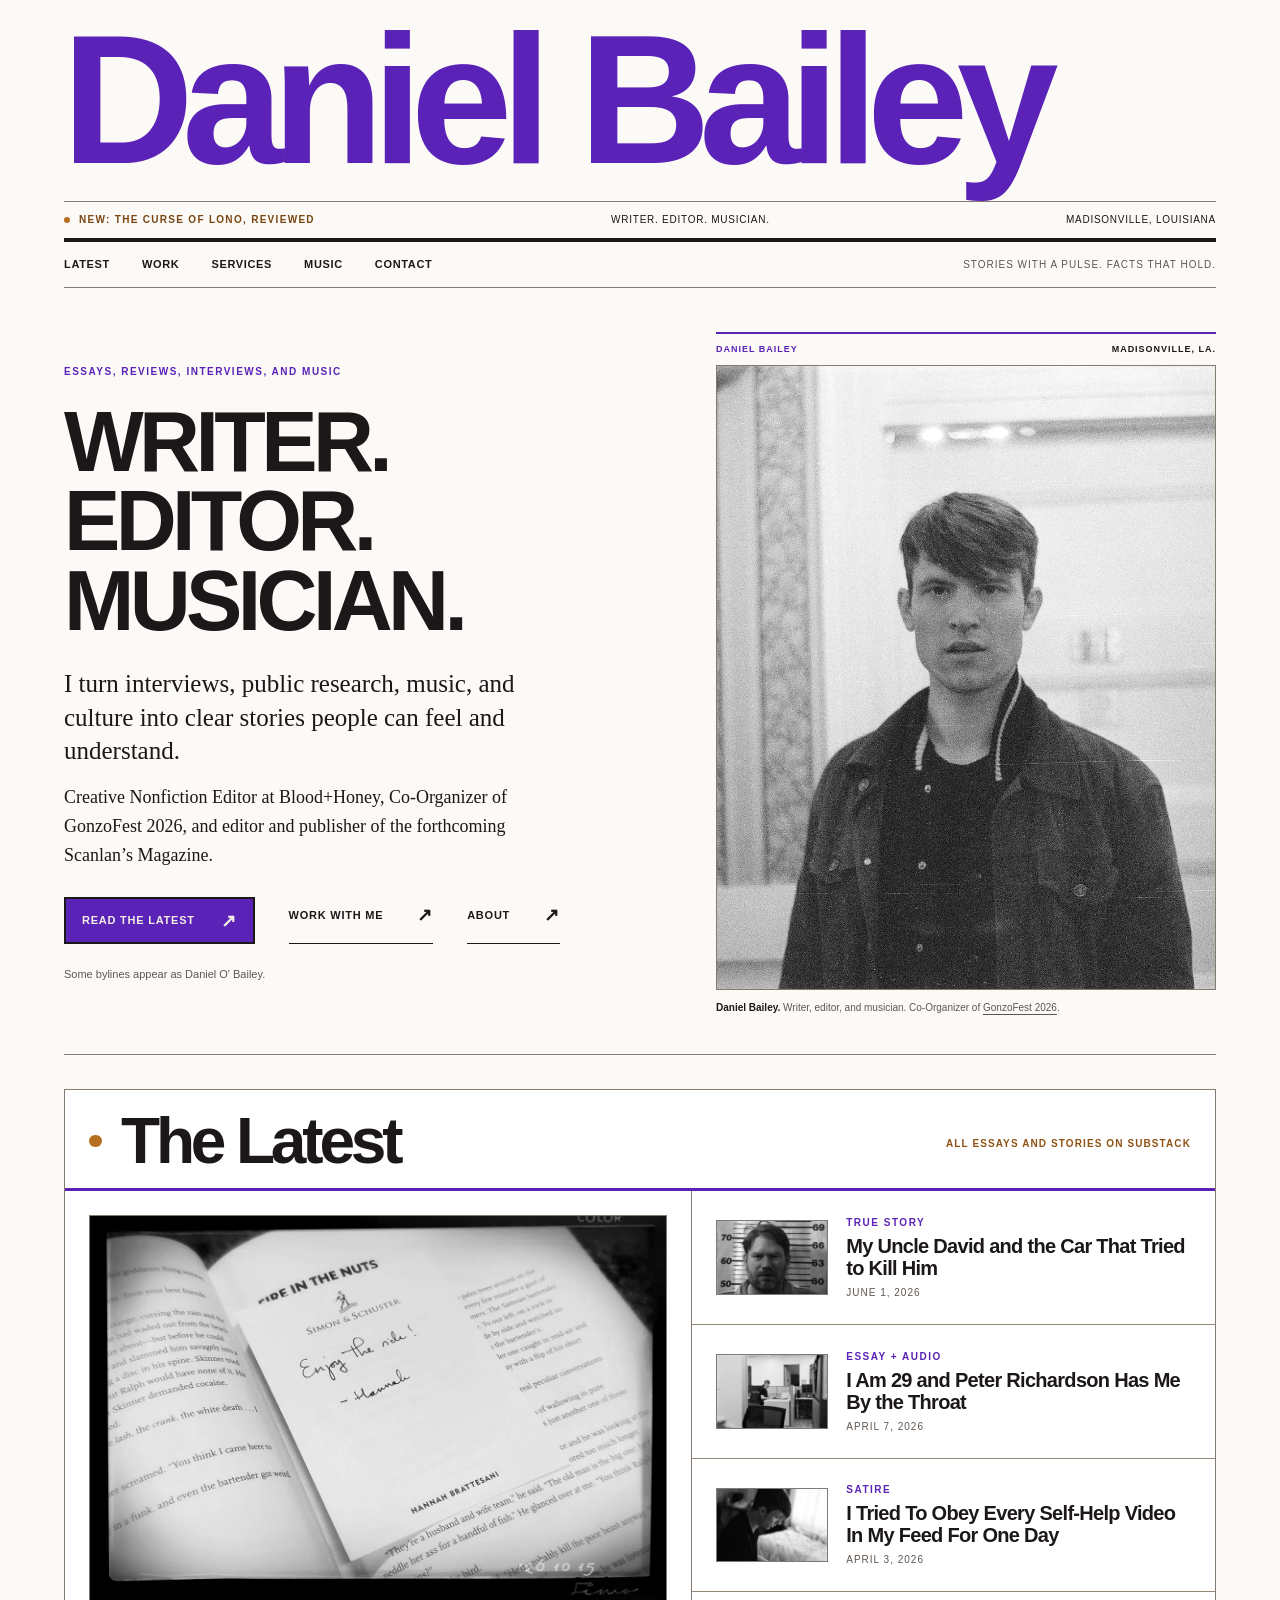
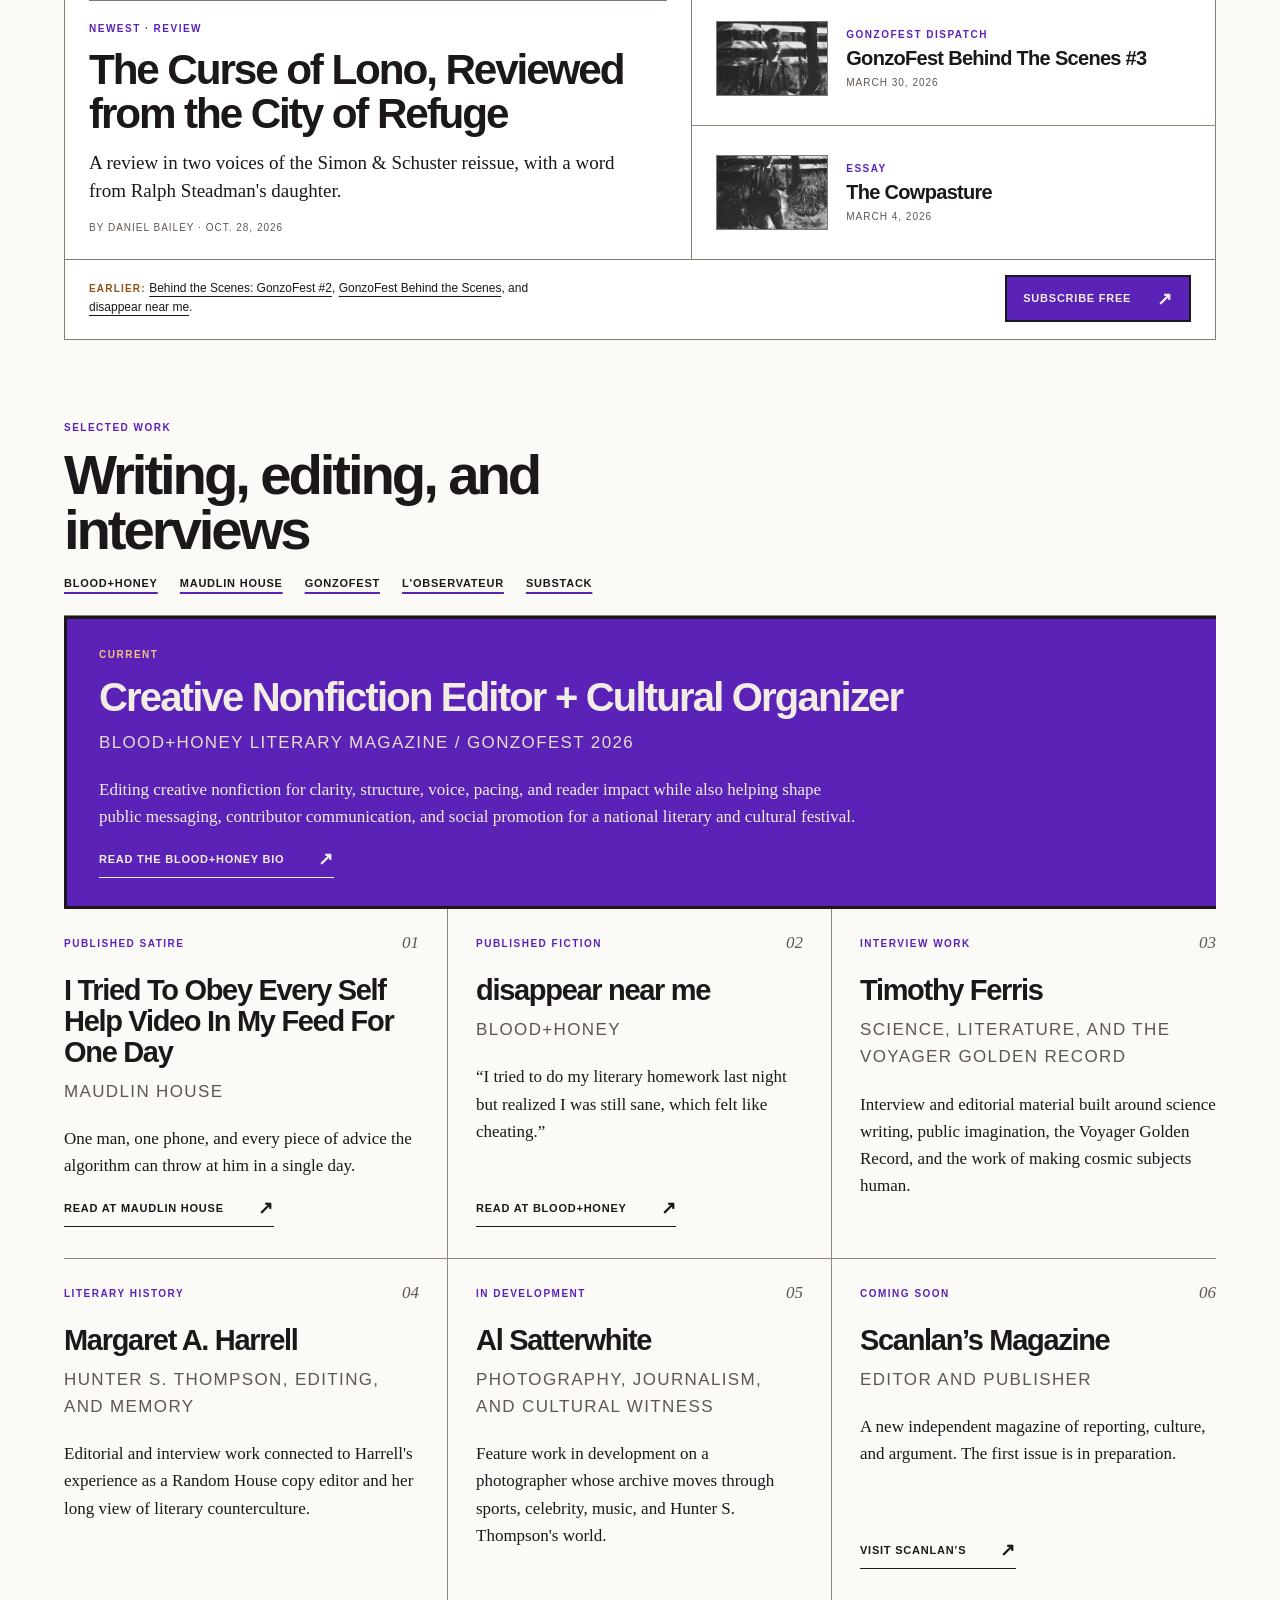
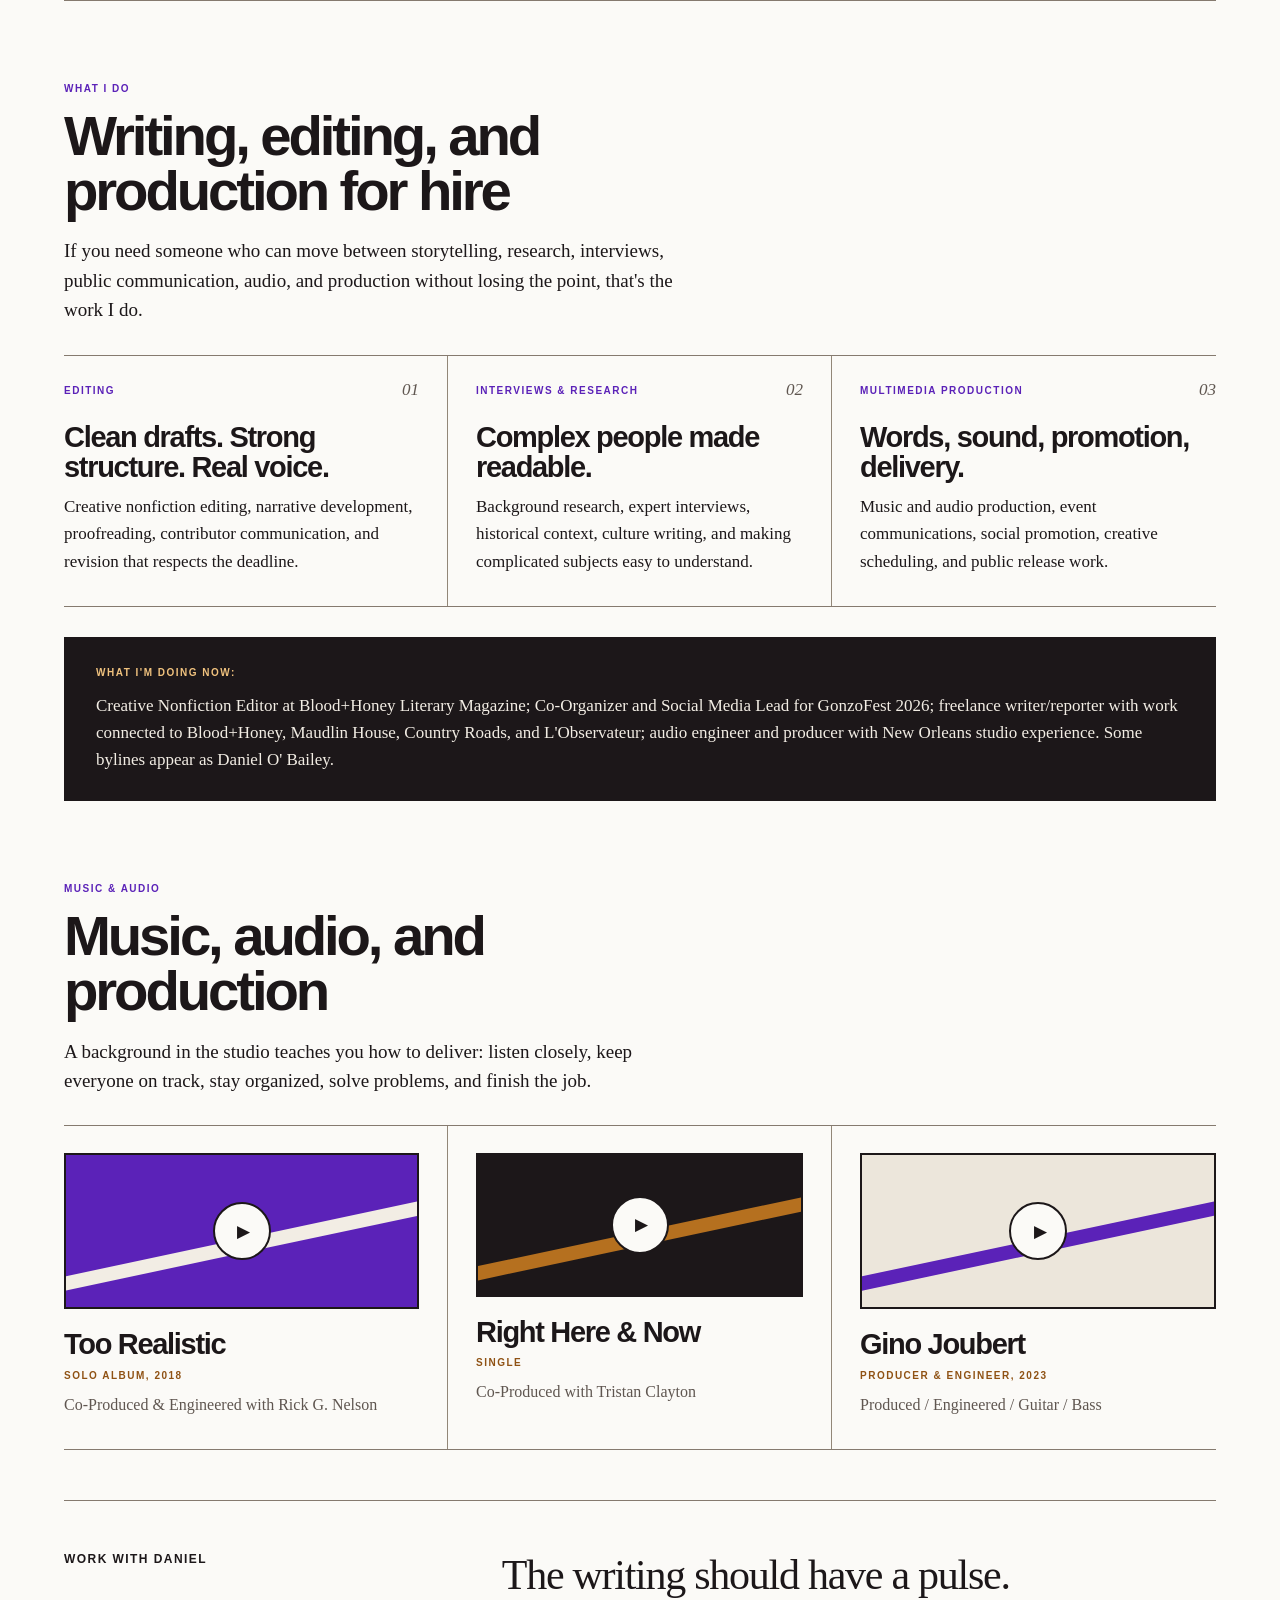
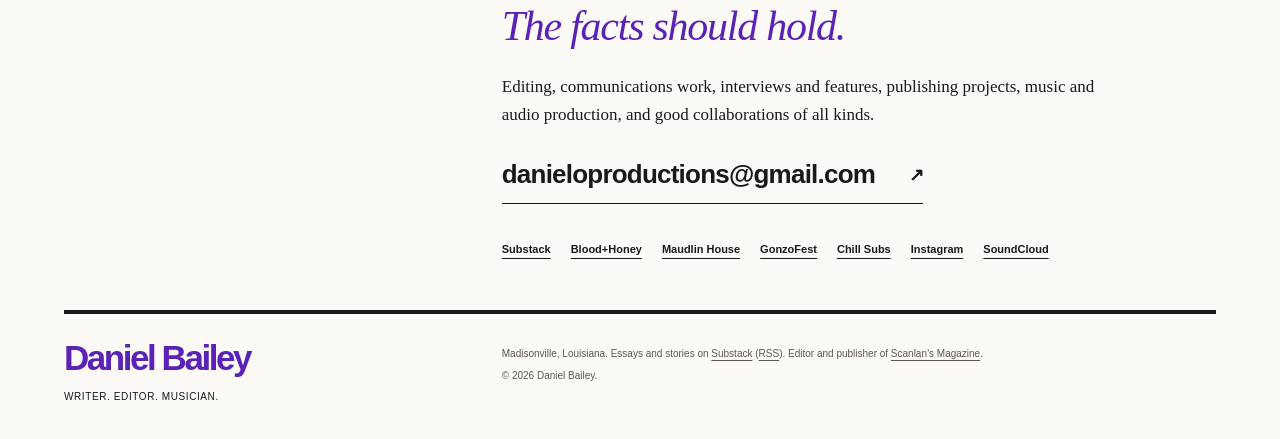
==== commit a9e14bcf: "Recolor the site in Scalawag grape and Southern copper on white stock Replace the navy, heather and " ====
--- a/index.html
+++ b/index.html
@@ -39,7 +39,7 @@
   <link rel="icon" href="/favicon-32.png" sizes="32x32" type="image/png">
   <link rel="apple-touch-icon" href="/apple-touch-icon.png">
   <link rel="manifest" href="/site.webmanifest">
-  <meta name="theme-color" content="#15213b">
+  <meta name="theme-color" content="#fbfaf7">
 
   <link rel="preload" as="image" href="/img/daniel-o-bailey.webp" imagesrcset="/img/daniel-o-bailey-480.webp 480w, /img/daniel-o-bailey.webp 880w" imagesizes="(max-width: 700px) 90vw, 500px" fetchpriority="high">
   <link rel="stylesheet" href="/style.css">
--- a/style.css
+++ b/style.css
@@ -1,29 +1,30 @@
 /* ============================================
    Daniel Bailey | Personal Site
    Built on the Scanlan's Magazine system, printed like a
-   record sleeve: navy stock, bone type, two spot inks
-   (aubergine purple, bottle green), hairline rules.
+   Southern literary quarterly: white book stock, soft ink
+   black, Scalawag grape as the one loud ink, and his own
+   Substack copper as a rationed second ink.
    Helvetica/Arial heads, Georgia text. No webfonts.
    ============================================ */
 
 *, *::before, *::after { box-sizing: border-box; }
 
 :root {
-  --paper: #15213b;        /* sleeve navy: page ground */
-  --paper-2: #1c2a49;      /* navy one step up: panels */
-  --ink: #ebe4d3;          /* bone: text */
-  --muted: #a9a495;        /* warm grey: captions, meta */
-  --line: #6f7890;         /* structural rules, borders */
-  --rule: #3a4766;         /* decorative hairlines */
-  --purple: #43285c;       /* spot ink 1, solid: fills only */
-  --purple-lift: #ad97cc;  /* spot ink 1 as type and rules */
-  --purple-pale: #c9b9e0;  /* purple type on green ink */
-  --green: #21492f;        /* spot ink 2, solid: fills only */
-  --green-lift: #8bb084;   /* spot ink 2 as type and rules */
-  --green-pale: #a9c79a;   /* green type on purple ink */
-  --focus-pale: #d3c7ea;   /* focus ring on either ink panel */
-  --on-purple-muted: #c8bfd6;
-  --overlay: rgba(10, 16, 31, .8);
+  --paper: #fbfaf7;        /* white book stock: page ground */
+  --paper-2: #ece6db;      /* one pull darker: photo mats, quiet fills */
+  --clip: #ffffff;         /* bright stock: the boxed Latest clipping */
+  --ink: #1c1719;          /* soft ink black: text, heavy rules */
+  --muted: #5f5650;        /* pencil grey: captions, meta */
+  --line: #857a6f;         /* structural rules, borders */
+  --rule: #928778;         /* grid hairlines between cards, 3:1 */
+  --grape: #5b22b8;        /* spot ink 1: Scalawag grape, pressed for paper */
+  --copper: #8f5214;       /* spot ink 2 as type: deepened Substack copper */
+  --copper-dark: #7a4510;  /* copper for the smallest type */
+  --copper-ink: #b5701f;   /* spot ink 2 as rules, dots, fills */
+  --copper-pale: #f0c27e;  /* copper type on grape or ink */
+  --on-dark: #f2ede4;      /* type on grape or ink panels */
+  --on-grape-muted: #e6dccb;
+  --overlay: rgba(28, 23, 25, .72);
   --sans: Helvetica, Arial, sans-serif;
   --serif: Georgia, 'Times New Roman', serif;
 }
@@ -47,9 +48,9 @@
 button { font: inherit; color: inherit; }
 
 a { color: inherit; text-decoration: none; }
-a:hover { color: var(--green-lift); }
-a:focus-visible, button:focus-visible { outline: 3px solid var(--green-lift); outline-offset: 5px; }
-::selection { background: var(--green); color: var(--ink); }
+a:hover { color: var(--grape); }
+a:focus-visible, button:focus-visible { outline: 3px solid var(--grape); outline-offset: 5px; }
+::selection { background: var(--grape); color: var(--on-dark); }
 
 .container { width: min(1380px, 90%); margin: 0 auto; }
 
@@ -68,7 +69,7 @@
   font: 700 10px/1.5 var(--sans);
   text-transform: uppercase;
   letter-spacing: .15em;
-  color: var(--purple-lift);
+  color: var(--grape);
 }
 
 .link-arrow, .btn {
@@ -86,8 +87,15 @@
   cursor: pointer;
   color: var(--ink);
 }
-.link-arrow:hover, .btn:hover { color: var(--green-lift); }
+.link-arrow:hover, .btn:hover { color: var(--grape); }
 .link-arrow::after, .btn::after { content: '\2197'; font-size: 18px; line-height: 1; }
+
+/* The one stamped call to action, built like Scalawag's DONATE block */
+.hero-actions .btn:first-child, .latest-foot .btn, .notfound .btn {
+  background: var(--grape); color: var(--on-dark);
+  border: 2px solid var(--ink); padding: 13px 16px 12px; gap: 26px;
+}
+.hero-actions .btn:first-child:hover, .latest-foot .btn:hover, .notfound .btn:hover { background: var(--ink); color: var(--on-dark); }
 .link-arrow span { display: none; }
 
 /* ---------- Masthead ---------- */
@@ -101,8 +109,9 @@
   letter-spacing: -.065em;
   margin-left: -.012em;
   white-space: nowrap;
-}
-.brand a:hover { color: var(--ink); }
+  color: var(--grape);
+}
+.brand a:hover { color: var(--grape); }
 
 .issueband {
   display: flex;
@@ -115,8 +124,8 @@
   letter-spacing: .075em;
   text-transform: uppercase;
 }
-.issueband .status { display: flex; align-items: center; gap: 9px; font-weight: 700; color: var(--green-lift); letter-spacing: .13em; }
-.issueband .status::before { content: ''; width: 6px; height: 6px; border-radius: 50%; background: var(--green-lift); flex: none; }
+.issueband .status { display: flex; align-items: center; gap: 9px; font-weight: 700; color: var(--copper-dark); letter-spacing: .13em; }
+.issueband .status::before { content: ''; width: 6px; height: 6px; border-radius: 50%; background: var(--copper-ink); flex: none; }
 
 .nav {
   border-top: 4px solid var(--ink);
@@ -136,7 +145,7 @@
   position: relative;
 }
 .nav-links a[aria-current="page"]::after, .nav-links a:hover::after {
-  content: ''; position: absolute; height: 3px; background: var(--green-lift); left: 0; right: 0; bottom: -1px;
+  content: ''; position: absolute; height: 3px; background: var(--grape); left: 0; right: 0; bottom: -1px;
 }
 .nav .edition { font: 10px/1.4 var(--sans); text-transform: uppercase; letter-spacing: .1em; color: var(--muted); text-align: right; }
 
@@ -168,11 +177,11 @@
 .hero-photo { max-width: 500px; width: 100%; justify-self: end; }
 .archive-kicker {
   display: flex; justify-content: space-between; gap: 15px;
-  border-top: 2px solid var(--purple-lift);
+  border-top: 2px solid var(--grape);
   padding: 9px 0;
   font: 700 9px/1.4 var(--sans); text-transform: uppercase; letter-spacing: .11em;
 }
-.archive-kicker span:first-child { color: var(--purple-lift); }
+.archive-kicker span:first-child { color: var(--grape); }
 .hero-photo img { width: 100%; border: 1px solid var(--line); filter: contrast(1.04); background: var(--paper-2); }
 .caption { font: 10px/1.5 var(--sans); color: var(--muted); margin-top: 10px; }
 .caption strong { color: var(--ink); }
@@ -193,11 +202,11 @@
 /* ---------- The Latest box ---------- */
 
 .latest { padding-top: 34px; }
-.latest-box { background: var(--paper-2); border: 1px solid var(--line); }
+.latest-box { background: var(--clip); border: 1px solid var(--line); }
 .latest-head {
   display: flex; justify-content: space-between; align-items: baseline; flex-wrap: wrap; gap: 8px 25px;
   padding: 20px 24px 16px;
-  border-bottom: 2px solid var(--green-lift);
+  border-bottom: 3px solid var(--grape);
 }
 .latest-head h2 {
   font: 700 clamp(34px, 5vw, 64px)/.98 var(--sans);
@@ -205,12 +214,12 @@
   display: flex; align-items: center; gap: .3em;
 }
 .latest-head h2::before {
-  content: ''; width: .2em; height: .2em; border-radius: 50%; background: var(--green-lift);
+  content: ''; width: .2em; height: .2em; border-radius: 50%; background: var(--copper-ink);
   animation: pulse 2.2s infinite;
 }
 @keyframes pulse { 0%, 100% { opacity: 1; } 50% { opacity: .3; } }
-.latest-head a { font: 700 10px/1.4 var(--sans); text-transform: uppercase; letter-spacing: .11em; color: var(--green-lift); }
-.latest-head a:hover { color: var(--ink); }
+.latest-head a { font: 700 10px/1.4 var(--sans); text-transform: uppercase; letter-spacing: .11em; color: var(--copper); }
+.latest-head a:hover { color: var(--grape); }
 
 .latest-grid { display: grid; grid-template-columns: 1.2fr 1fr; }
 .latest-feature { border-right: 1px solid var(--line); padding: 24px; }
@@ -237,13 +246,13 @@
   border-top: 1px solid var(--line); padding: 15px 24px 17px;
 }
 .latest-foot p { font: 12px/1.6 var(--sans); max-width: 70ch; }
-.latest-foot p strong { text-transform: uppercase; letter-spacing: .12em; font-size: 10px; color: var(--green-lift); }
+.latest-foot p strong { text-transform: uppercase; letter-spacing: .12em; font-size: 10px; color: var(--copper); }
 .latest-foot p a { text-decoration: underline; text-decoration-thickness: 1px; text-underline-offset: 4px; }
 
 /* ---------- Selected work ---------- */
 
 .writing-badges { display: flex; flex-wrap: wrap; gap: 6px 22px; margin-bottom: 24px; }
-.badge { font: 700 11px/1.5 var(--sans); text-transform: uppercase; letter-spacing: .07em; text-decoration: underline; text-decoration-color: var(--purple-lift); text-decoration-thickness: 2px; text-underline-offset: 5px; }
+.badge { font: 700 11px/1.5 var(--sans); text-transform: uppercase; letter-spacing: .07em; text-decoration: underline; text-decoration-color: var(--grape); text-decoration-thickness: 2px; text-underline-offset: 5px; }
 
 .writing-grid, .hire-grid, .music-grid {
   display: grid;
@@ -272,17 +281,17 @@
 
 .writing-card--featured {
   grid-column: 1 / -1;
-  background: var(--purple); color: var(--ink);
+  background: var(--grape); color: var(--on-dark);
   padding: 28px 32px !important;
-  border: 0;
+  border: 3px solid var(--ink);
   counter-increment: none;
 }
 .writing-card--featured::after { content: none; }
-.writing-card--featured .writing-card-tag { color: var(--green-pale); }
-.writing-card--featured .writing-card-pub { color: var(--on-purple-muted); }
-.writing-card--featured .link-arrow { color: var(--ink); }
-.writing-card--featured .link-arrow:hover { color: var(--green-pale); }
-.writing-card--featured a:focus-visible, .hire-proof a:focus-visible { outline-color: var(--focus-pale); }
+.writing-card--featured .writing-card-tag { color: var(--copper-pale); }
+.writing-card--featured .writing-card-pub { color: var(--on-grape-muted); }
+.writing-card--featured .link-arrow { color: var(--on-dark); }
+.writing-card--featured .link-arrow:hover { color: var(--copper-pale); }
+.writing-card--featured a:focus-visible, .hire-proof a:focus-visible { outline-color: var(--copper-pale); }
 .writing-card--featured p { max-width: 760px; }
 
 .writing-card h3, .hire-card h3 { font: 700 29px/1.06 var(--sans); letter-spacing: -.045em; margin: 24px 0 10px; }
@@ -293,9 +302,9 @@
 .hire-card p { margin-bottom: 0; }
 .hire-card-num { display: none; }
 
-.hire-proof { background: var(--green); color: var(--ink); padding: 28px 32px; margin-top: 30px; }
+.hire-proof { background: var(--ink); color: var(--on-dark); padding: 28px 32px; margin-top: 30px; }
 .hire-proof p { font-size: 17px; line-height: 1.6; }
-.hire-proof strong { display: block; font: 700 10px/1.5 var(--sans); text-transform: uppercase; letter-spacing: .15em; color: var(--purple-pale); margin-bottom: 12px; }
+.hire-proof strong { display: block; font: 700 10px/1.5 var(--sans); text-transform: uppercase; letter-spacing: .15em; color: var(--copper-pale); margin-bottom: 12px; }
 
 /* ---------- Music ---------- */
 
@@ -304,26 +313,26 @@
 .music-card:last-child { border-right: 0; padding-right: 0; }
 .music-card:hover { color: var(--ink); }
 .music-card-visual {
-  aspect-ratio: 16/7; background: var(--purple); border: 1px solid var(--line);
+  aspect-ratio: 16/7; background: var(--grape); border: 2px solid var(--ink);
   display: flex; align-items: center; justify-content: center; margin-bottom: 20px;
   position: relative; overflow: hidden;
 }
-.music-card:nth-child(2) .music-card-visual { background: var(--green); }
+.music-card:nth-child(2) .music-card-visual { background: var(--ink); }
 .music-card:nth-child(3) .music-card-visual { background: var(--paper-2); }
 .music-card-visual::before {
-  content: ''; position: absolute; background: var(--green); height: 14px; width: 140%; left: -20%; top: 55%; transform: rotate(-12deg);
-}
-.music-card:nth-child(2) .music-card-visual::before { background: var(--purple); }
-.music-card:nth-child(3) .music-card-visual::before { background: var(--purple-lift); }
+  content: ''; position: absolute; background: var(--on-dark); height: 14px; width: 140%; left: -20%; top: 55%; transform: rotate(-12deg);
+}
+.music-card:nth-child(2) .music-card-visual::before { background: var(--copper-ink); }
+.music-card:nth-child(3) .music-card-visual::before { background: var(--grape); }
 .music-card-icon {
   position: relative; width: 58px; height: 58px; border-radius: 50%;
-  background: var(--ink); color: var(--paper); border: 1px solid var(--paper);
+  background: var(--paper); color: var(--ink); border: 2px solid var(--ink);
   display: flex; align-items: center; justify-content: center; padding-left: 4px; font-size: 17px;
   transition: transform .2s;
 }
-.music-card:hover .music-card-icon { transform: scale(1.1); color: var(--purple); }
+.music-card:hover .music-card-icon { transform: scale(1.1); color: var(--grape); }
 .music-card-info h3 { font: 700 29px/1.06 var(--sans); letter-spacing: -.045em; margin-bottom: 8px; }
-.music-card-info p { font: 700 10px/1.5 var(--sans); text-transform: uppercase; letter-spacing: .15em; color: var(--green-lift); margin-bottom: 8px; }
+.music-card-info p { font: 700 10px/1.5 var(--sans); text-transform: uppercase; letter-spacing: .15em; color: var(--copper); margin-bottom: 8px; }
 .music-card-detail { font-size: 16px; color: var(--muted); }
 
 /* ---------- Contact ---------- */
@@ -336,7 +345,7 @@
 }
 .contact-label { font: 700 12px/1.5 var(--sans); text-transform: uppercase; letter-spacing: .12em; }
 .contact-heading { font: 400 clamp(30px, 3.4vw, 42px)/1.2 var(--serif); letter-spacing: -.03em; margin-bottom: 22px; max-width: 790px; }
-.contact-heading em { color: var(--purple-lift); display: block; }
+.contact-heading em { color: var(--grape); display: block; }
 .contact-note { font-size: 17px; line-height: 1.65; max-width: 630px; margin-bottom: 26px; }
 .contact-links { margin-bottom: 30px; }
 .contact-links .btn { text-transform: none; letter-spacing: 0; font-size: clamp(17px, 2.2vw, 26px); letter-spacing: -.03em; overflow-wrap: anywhere; }
@@ -350,7 +359,7 @@
   padding: 26px 0 35px;
   display: grid; grid-template-columns: 1fr 2fr; gap: 7%;
 }
-.footerbrand { font: 700 35px/1 var(--sans); letter-spacing: -.07em; }
+.footerbrand { font: 700 35px/1 var(--sans); letter-spacing: -.07em; color: var(--grape); }
 .footer .tag { font: 10px/1.4 var(--sans); letter-spacing: .06em; margin-top: 12px; text-transform: uppercase; }
 .footer .fine { font: 10px/1.7 var(--sans); color: var(--muted); max-width: 750px; margin: 5px 0; }
 .footer .fine a { text-decoration: underline; text-underline-offset: 3px; }
@@ -364,16 +373,16 @@
 }
 .modal-overlay.open { opacity: 1; visibility: visible; }
 .modal {
-  background: var(--paper-2); max-width: 640px; width: 100%; max-height: 86vh; overflow-y: auto;
+  background: var(--paper); max-width: 640px; width: 100%; max-height: 86vh; overflow-y: auto;
   padding: 34px clamp(20px, 4vw, 40px); position: relative;
-  border: 1px solid var(--line); border-top: 4px solid var(--purple-lift);
+  border: 1px solid var(--line); border-top: 4px solid var(--grape);
 }
 .modal-close { position: absolute; top: 14px; right: 16px; width: 40px; height: 40px; background: none; border: 0; font-size: 30px; line-height: 1; cursor: pointer; }
-.modal-close:hover { color: var(--green-lift); }
+.modal-close:hover { color: var(--grape); }
 .modal-title { font: 700 46px/.98 var(--sans); letter-spacing: -.06em; margin-bottom: 20px; }
 .modal-body p { font-size: 17px; line-height: 1.65; margin-bottom: 16px; }
 .modal-bios { margin-top: 24px; border-top: 1px solid var(--line); padding-top: 16px; }
-.modal-bios h3 { font: 700 10px/1.5 var(--sans); text-transform: uppercase; letter-spacing: .15em; color: var(--purple-lift); margin-bottom: 6px; }
+.modal-bios h3 { font: 700 10px/1.5 var(--sans); text-transform: uppercase; letter-spacing: .15em; color: var(--grape); margin-bottom: 6px; }
 .modal-bios a { display: block; font: 700 13px var(--sans); padding: 11px 0; border-bottom: 1px solid var(--rule); }
 .modal-bios a:last-child { border-bottom: 0; }
 
@@ -432,6 +441,7 @@
 }
 
 @media print {
+  *, *::before, *::after { color: #000 !important; background: transparent !important; border-color: #000 !important; }
   body { background: #fff; color: #000; }
   .nav, .modal-overlay, .hero-actions { display: none; }
 }
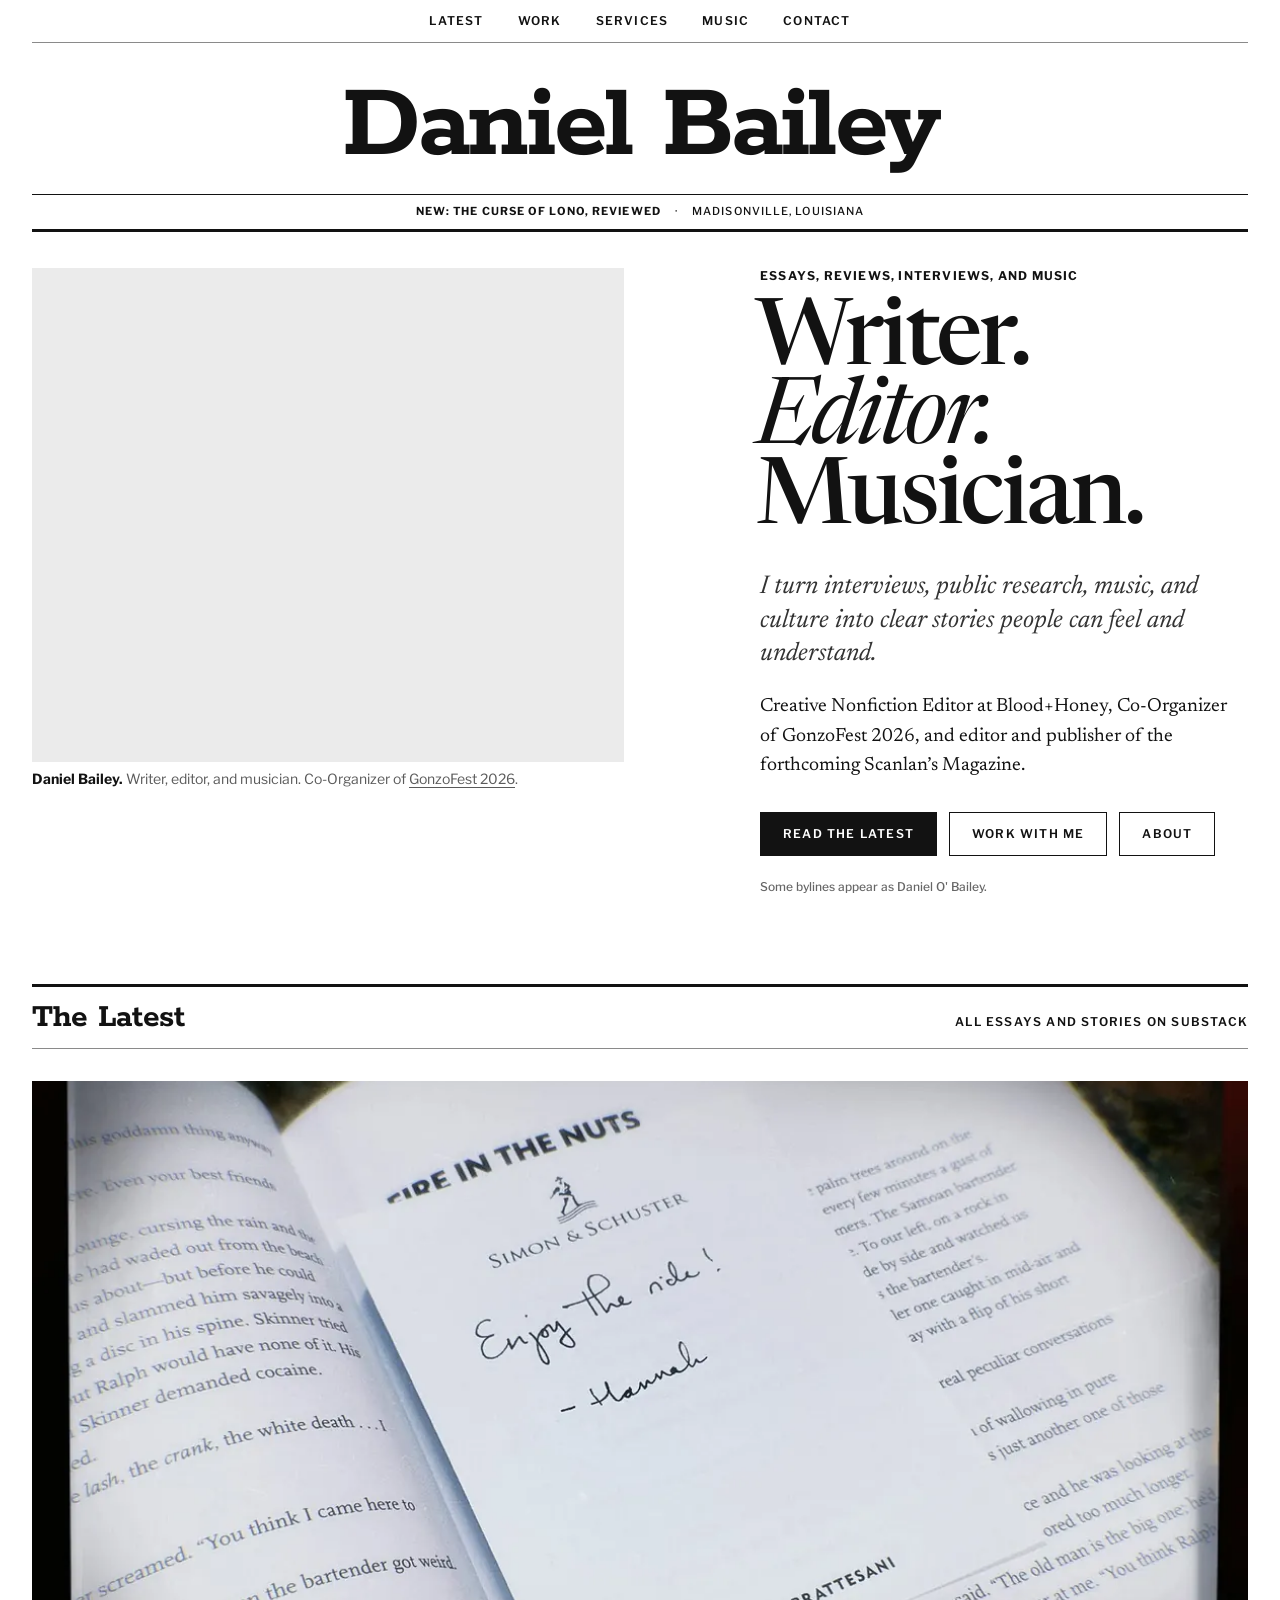
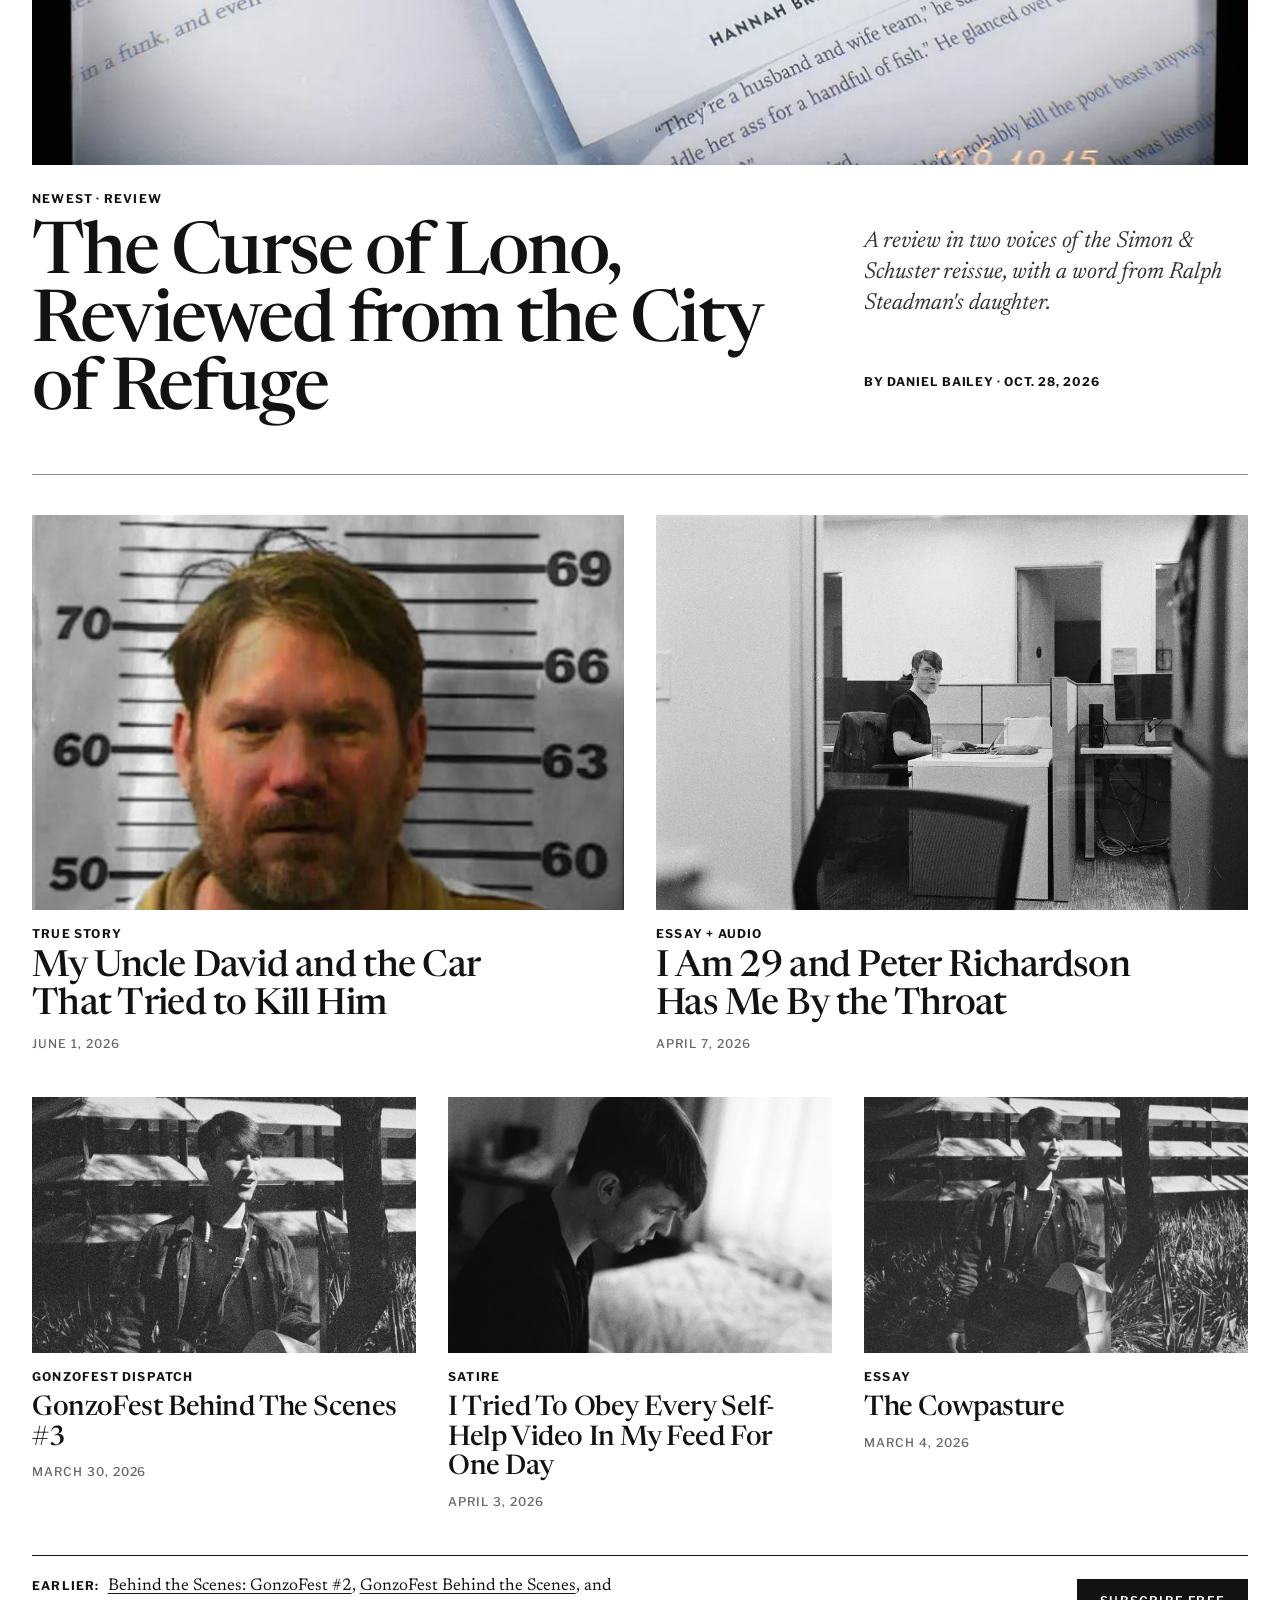
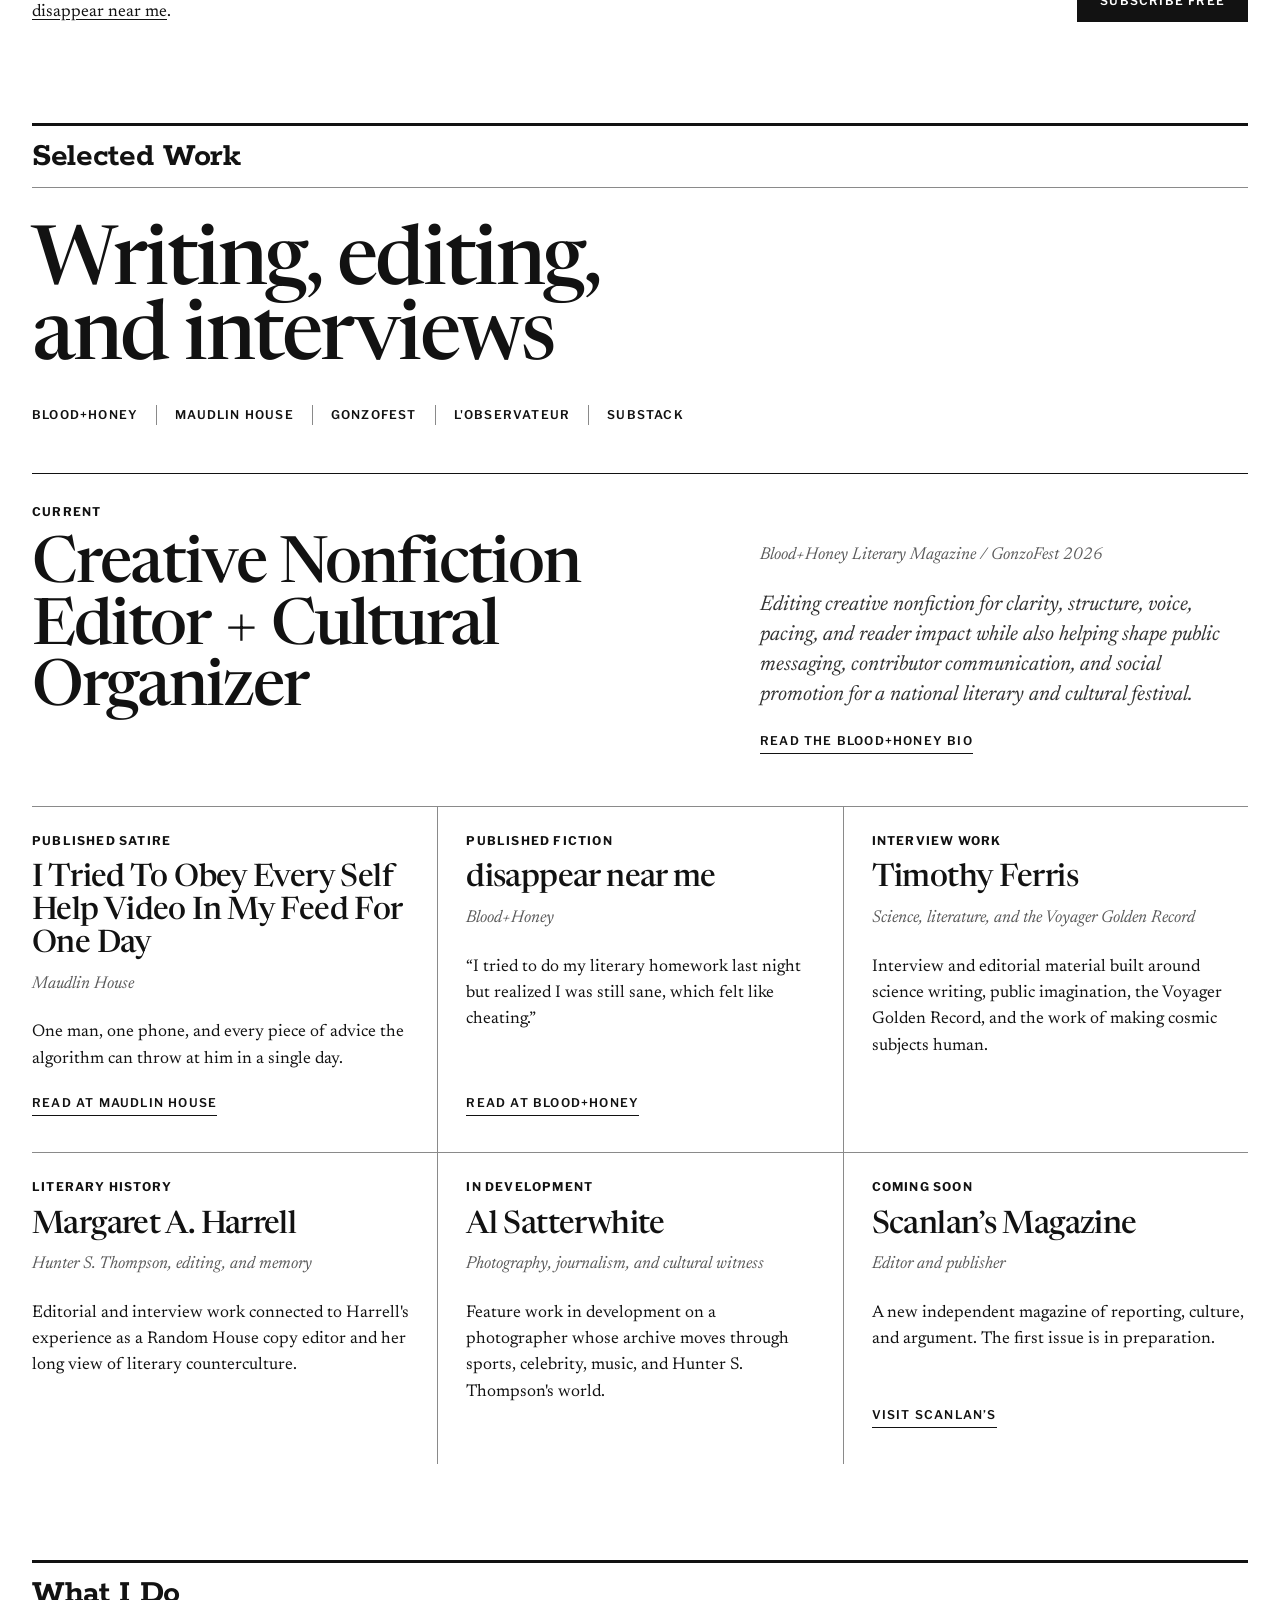
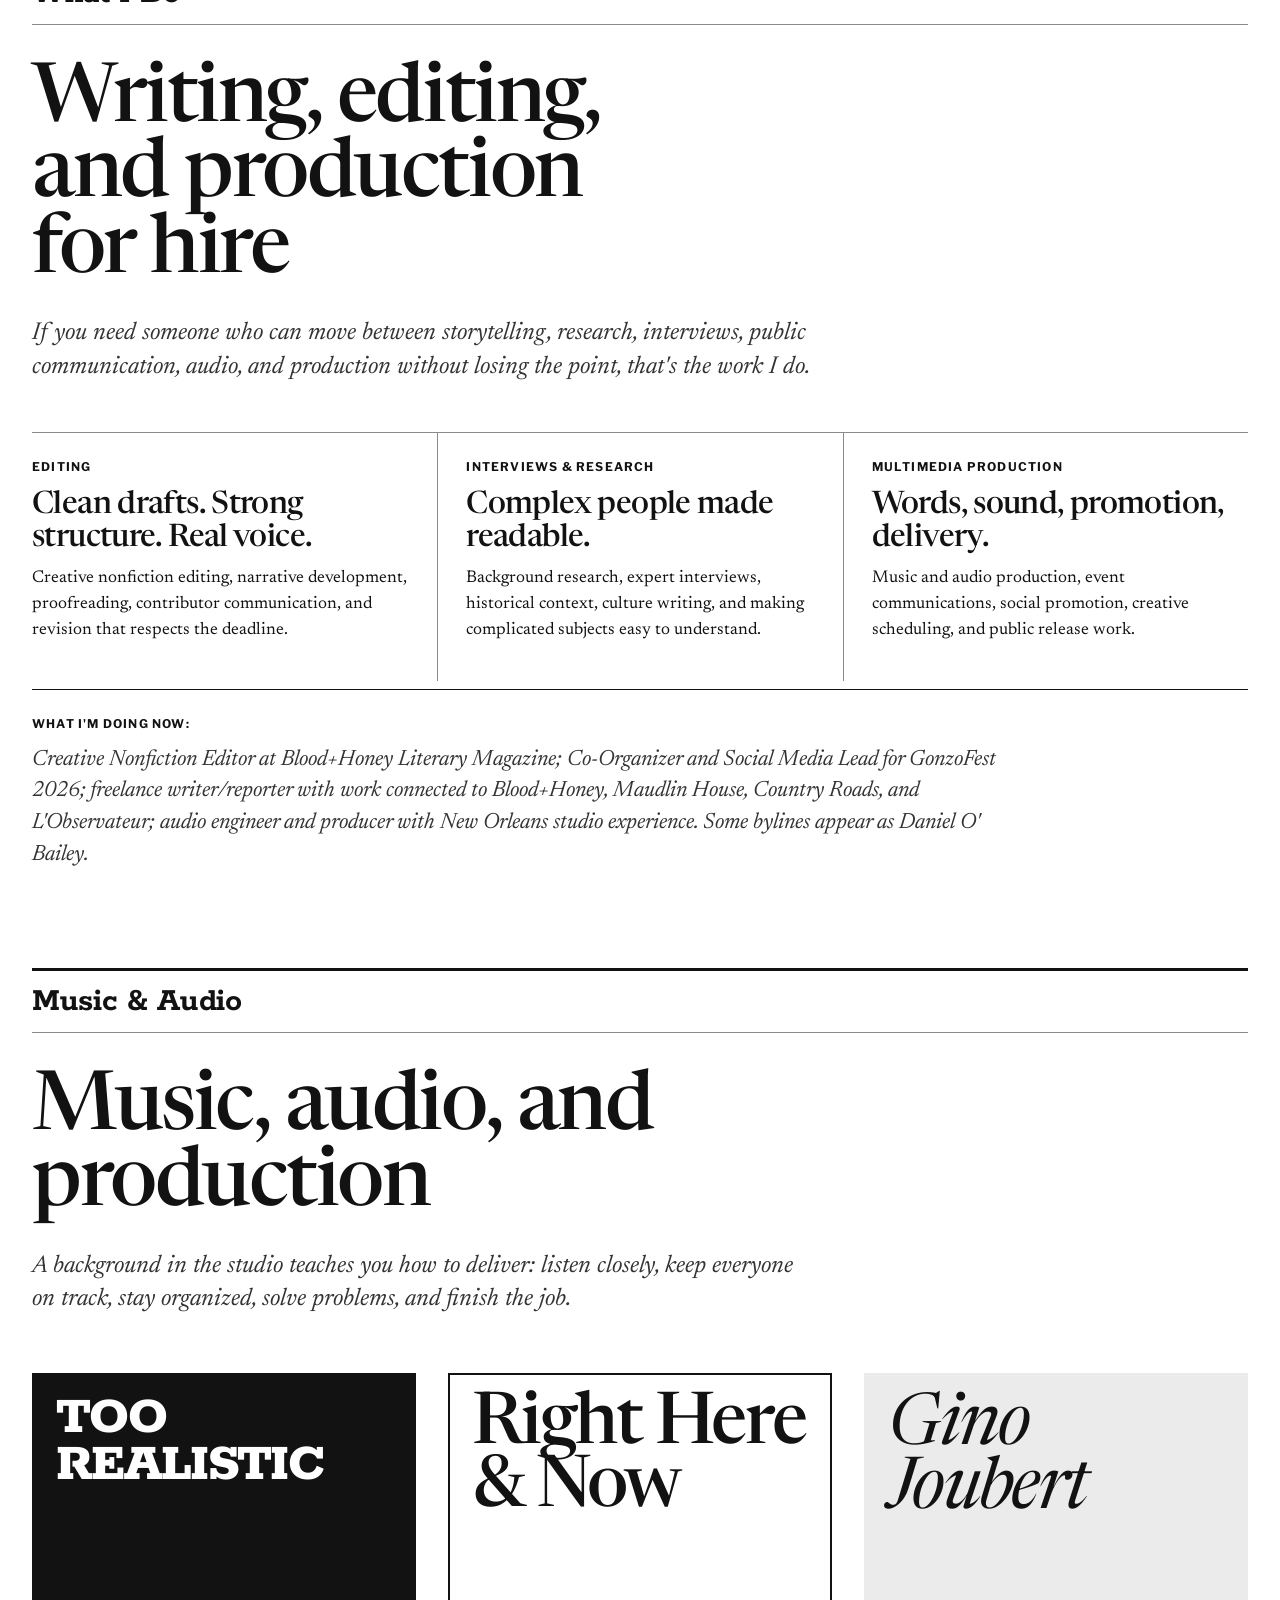
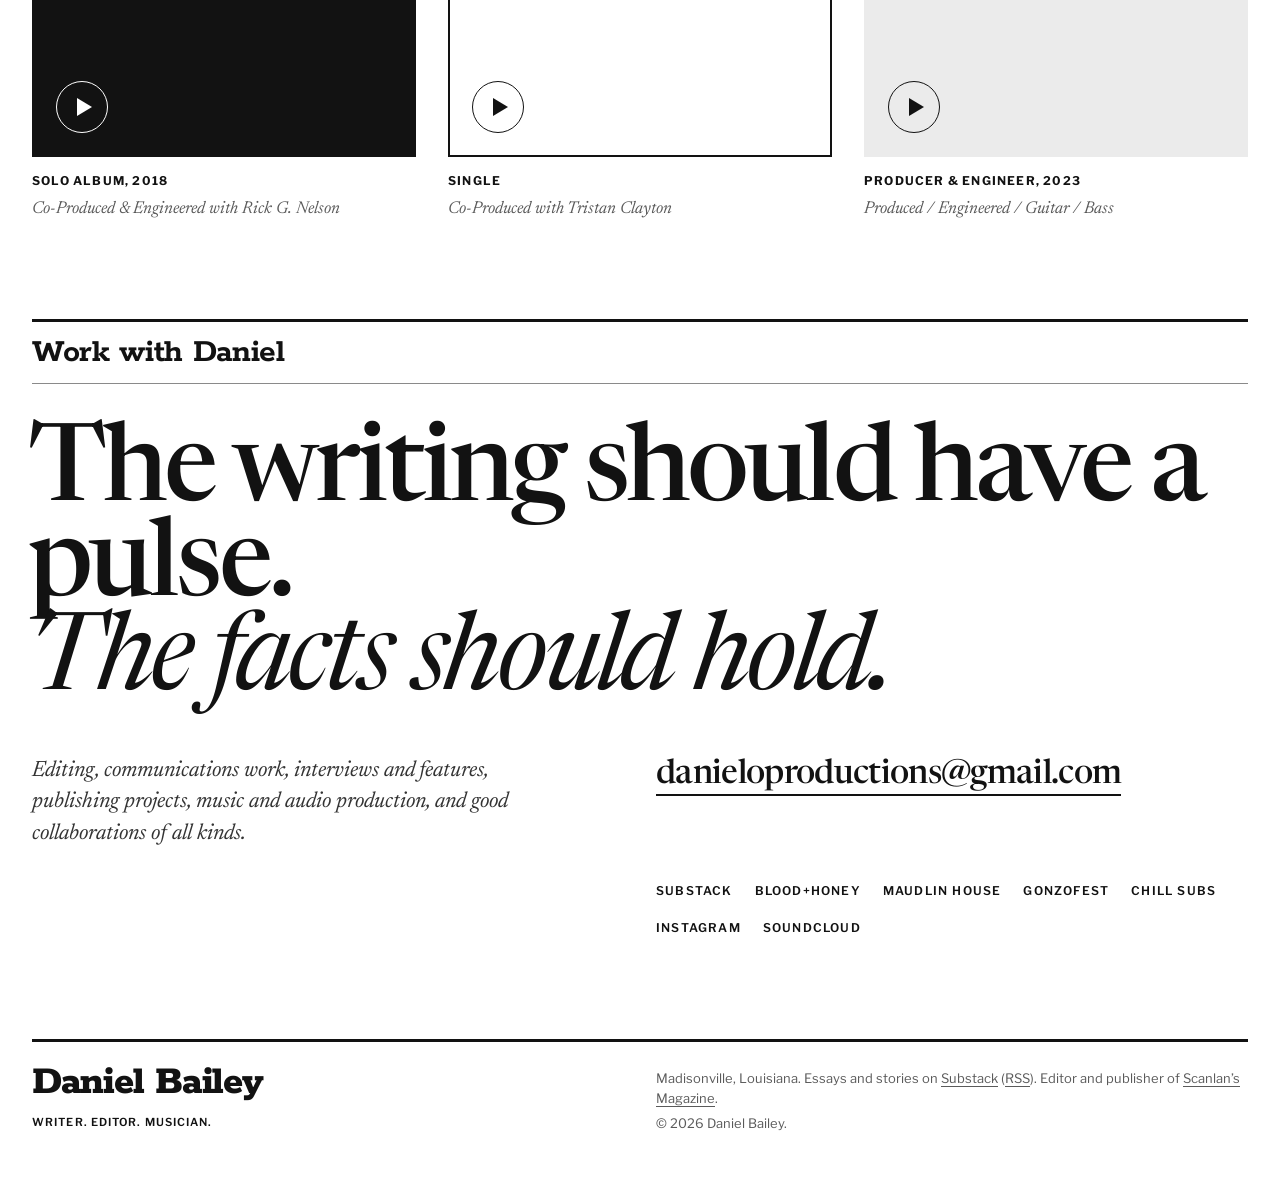
==== commit 61c7afc6: "Restyle the site after the New York Times Magazine redesign Drop the purple and copper palette and t" ====
--- a/index.html
+++ b/index.html
@@ -39,9 +39,11 @@
   <link rel="icon" href="/favicon-32.png" sizes="32x32" type="image/png">
   <link rel="apple-touch-icon" href="/apple-touch-icon.png">
   <link rel="manifest" href="/site.webmanifest">
-  <meta name="theme-color" content="#fbfaf7">
+  <meta name="theme-color" content="#ffffff">
 
   <link rel="preload" as="image" href="/img/daniel-o-bailey.webp" imagesrcset="/img/daniel-o-bailey-480.webp 480w, /img/daniel-o-bailey.webp 880w" imagesizes="(max-width: 700px) 90vw, 500px" fetchpriority="high">
+  <link rel="preload" href="/fonts/rokkitt.woff2" as="font" type="font/woff2" crossorigin>
+  <link rel="preload" href="/fonts/newsreader-display.woff2" as="font" type="font/woff2" crossorigin>
   <link rel="stylesheet" href="/style.css">
 
   <script type="application/ld+json">
@@ -300,7 +302,7 @@
       </div>
       <figure class="hero-photo">
         <div class="archive-kicker"><span>Daniel Bailey</span><span>Madisonville, La.</span></div>
-        <img src="/img/daniel-o-bailey.webp" srcset="/img/daniel-o-bailey-480.webp 480w, /img/daniel-o-bailey.webp 880w" sizes="(max-width: 700px) 90vw, 500px" alt="Portrait of Daniel Bailey, writer, editor and musician" width="880" height="1100" fetchpriority="high" decoding="async">
+        <img src="/img/daniel-o-bailey.webp" srcset="/img/daniel-o-bailey-480.webp 480w, /img/daniel-o-bailey.webp 880w" sizes="(max-width: 820px) calc(100vw - 32px), 560px" alt="Portrait of Daniel Bailey, writer, editor and musician" width="880" height="1100" fetchpriority="high" decoding="async">
         <figcaption class="caption"><strong>Daniel Bailey.</strong> Writer, editor, and musician. Co-Organizer of <a href="https://gonzofest.net/participant/daniel-obailey/" target="_blank" rel="noopener">GonzoFest 2026</a>.</figcaption>
       </figure>
     </div>
@@ -339,7 +341,7 @@
         <div class="latest-grid">
           <article class="latest-feature">
             <a class="latest-feature-img" href="https://danielbaileyoffical.substack.com/p/the-curse-of-lono-reviewed-from-the" tabindex="-1" aria-hidden="true">
-              <img src="/img/curse-of-lono.webp" srcset="/img/curse-of-lono-600.webp 600w, /img/curse-of-lono.webp 1200w" sizes="(max-width: 980px) 92vw, 620px" alt="An open copy of The Curse of Lono with a handwritten note that reads Enjoy the ride" width="1200" height="800" loading="lazy" decoding="async">
+              <img src="/img/curse-of-lono.webp" srcset="/img/curse-of-lono-600.webp 600w, /img/curse-of-lono.webp 1200w" sizes="(max-width: 640px) 100vw, (max-width: 1304px) calc(100vw - 64px), 1240px" alt="An open copy of The Curse of Lono with a handwritten note that reads Enjoy the ride" width="1200" height="800" loading="lazy" decoding="async">
             </a>
             <div class="latest-feature-body">
               <span class="kicker">Newest &middot; Review</span>
--- a/style.css
+++ b/style.css
@@ -1,32 +1,64 @@
 /* ============================================
    Daniel Bailey | Personal Site
-   Built on the Scanlan's Magazine system, printed like a
-   Southern literary quarterly: white book stock, soft ink
-   black, Scalawag grape as the one loud ink, and his own
-   Substack copper as a rationed second ink.
-   Helvetica/Arial heads, Georgia text. No webfonts.
+   Set like a Sunday long-form magazine, in the manner of the
+   2015 New York Times Magazine redesign: white stock, one black,
+   and color only where a photograph puts it.
+   Four voices, used the same way everywhere:
+     Rokkitt (condensed slab)     nameplate and department heads
+     Newsreader display (opsz 72) headlines, very large and tight
+     Newsreader text / italic     body copy and decks
+     Libre Franklin               kickers, bylines, credits, buttons
    ============================================ */
 
+@font-face {
+  font-family: 'Rokkitt';
+  src: url('/fonts/rokkitt.woff2') format('woff2');
+  font-weight: 100 900; font-style: normal; font-display: swap;
+}
+@font-face {
+  font-family: 'Newsreader Display';
+  src: url('/fonts/newsreader-display.woff2') format('woff2');
+  font-weight: 400 700; font-style: normal; font-display: swap;
+}
+@font-face {
+  font-family: 'Newsreader Display';
+  src: url('/fonts/newsreader-display-italic.woff2') format('woff2');
+  font-weight: 400; font-style: italic; font-display: swap;
+}
+@font-face {
+  font-family: 'Newsreader';
+  src: url('/fonts/newsreader-text.woff2') format('woff2');
+  font-weight: 400 600; font-style: normal; font-display: swap;
+}
+@font-face {
+  font-family: 'Newsreader';
+  src: url('/fonts/newsreader-italic.woff2') format('woff2');
+  font-weight: 400; font-style: italic; font-display: swap;
+}
+@font-face {
+  font-family: 'Libre Franklin';
+  src: url('/fonts/libre-franklin.woff2') format('woff2');
+  font-weight: 100 900; font-style: normal; font-display: swap;
+}
+
 *, *::before, *::after { box-sizing: border-box; }
 
 :root {
-  --paper: #fbfaf7;        /* white book stock: page ground */
-  --paper-2: #ece6db;      /* one pull darker: photo mats, quiet fills */
-  --clip: #ffffff;         /* bright stock: the boxed Latest clipping */
-  --ink: #1c1719;          /* soft ink black: text, heavy rules */
-  --muted: #5f5650;        /* pencil grey: captions, meta */
-  --line: #857a6f;         /* structural rules, borders */
-  --rule: #928778;         /* grid hairlines between cards, 3:1 */
-  --grape: #5b22b8;        /* spot ink 1: Scalawag grape, pressed for paper */
-  --copper: #8f5214;       /* spot ink 2 as type: deepened Substack copper */
-  --copper-dark: #7a4510;  /* copper for the smallest type */
-  --copper-ink: #b5701f;   /* spot ink 2 as rules, dots, fills */
-  --copper-pale: #f0c27e;  /* copper type on grape or ink */
-  --on-dark: #f2ede4;      /* type on grape or ink panels */
-  --on-grape-muted: #e6dccb;
-  --overlay: rgba(28, 23, 25, .72);
-  --sans: Helvetica, Arial, sans-serif;
-  --serif: Georgia, 'Times New Roman', serif;
+  --paper: #ffffff;   /* the page */
+  --ink: #121212;     /* type, heavy rules */
+  --deck: #333333;    /* decks and intros */
+  --grey: #5a5a5a;    /* captions, secondary text */
+  --meta: #666666;    /* dates, credits */
+  --rule: #8a8a8a;    /* hairlines, 3.4:1 */
+  --wash: #ebebeb;    /* empty photo wells, one cover */
+  --overlay: rgba(18, 18, 18, .78);
+
+  --slab: 'Rokkitt', Rockwell, 'Roboto Slab', 'Courier New', serif;
+  --display: 'Newsreader Display', 'Newsreader', Georgia, 'Times New Roman', serif;
+  --serif: 'Newsreader', Georgia, 'Times New Roman', serif;
+  --sans: 'Libre Franklin', 'Franklin Gothic Medium', 'Helvetica Neue', Arial, sans-serif;
+
+  --gut: 32px;
 }
 
 html { scroll-behavior: smooth; scroll-padding-top: 1.5rem; -webkit-text-size-adjust: 100%; }
@@ -36,9 +68,10 @@
   background: var(--paper);
   color: var(--ink);
   font-family: var(--serif);
-  font-size: 17px;
-  line-height: 1.6;
+  font-size: 19px;
+  line-height: 1.55;
   -webkit-font-smoothing: antialiased;
+  text-rendering: optimizeLegibility;
   overflow-x: hidden;
 }
 
@@ -48,349 +81,417 @@
 button { font: inherit; color: inherit; }
 
 a { color: inherit; text-decoration: none; }
-a:hover { color: var(--grape); }
-a:focus-visible, button:focus-visible { outline: 3px solid var(--grape); outline-offset: 5px; }
-::selection { background: var(--grape); color: var(--on-dark); }
-
-.container { width: min(1380px, 90%); margin: 0 auto; }
-
-.skip-link { position: fixed; top: -100px; left: 5%; z-index: 3000; background: var(--ink); color: var(--paper); padding: 15px; font: 700 11px var(--sans); letter-spacing: .08em; text-transform: uppercase; }
-.skip-link:focus { top: 12px; color: var(--paper); }
+a:hover { text-decoration: underline; text-decoration-thickness: 1px; text-underline-offset: .16em; }
+a:focus-visible, button:focus-visible { outline: 2px solid var(--ink); outline-offset: 4px; }
+::selection { background: var(--ink); color: var(--paper); }
+
+.container { width: min(1240px, calc(100% - 64px)); margin: 0 auto; }
+
+.skip-link { position: fixed; top: -100px; left: 16px; z-index: 3000; background: var(--ink); color: var(--paper); padding: 14px 16px; font: 700 12px var(--sans); letter-spacing: .1em; text-transform: uppercase; }
+.skip-link:focus { top: 12px; }
 
 @media (prefers-reduced-motion: reduce) {
   html { scroll-behavior: auto; }
   *, *::before, *::after { animation-duration: .01ms !important; transition-duration: .01ms !important; }
 }
 
-/* ---------- Shared type ---------- */
-
-.eyebrow, .section-label, .kicker, .writing-card-tag, .hire-card-kicker {
+/* ---------- Shared type: kickers, credits, buttons ---------- */
+
+.eyebrow, .kicker, .writing-card-tag, .hire-card-kicker {
   display: block;
-  font: 700 10px/1.5 var(--sans);
-  text-transform: uppercase;
-  letter-spacing: .15em;
-  color: var(--grape);
-}
-
-.link-arrow, .btn {
-  display: inline-flex;
-  justify-content: space-between;
+  font: 700 12px/1.4 var(--sans);
+  text-transform: uppercase;
+  letter-spacing: .1em;
+  color: var(--ink);
+}
+
+.post-meta {
+  font: 500 12px/1.5 var(--sans);
+  text-transform: uppercase;
+  letter-spacing: .08em;
+  color: var(--meta);
+}
+
+.btn {
+  display: inline-flex; align-items: center; justify-content: center;
+  font: 600 12px/1.2 var(--sans);
+  text-transform: uppercase;
+  letter-spacing: .1em;
+  padding: 14px 22px 13px;
+  border: 1px solid var(--ink);
+  background: var(--paper);
+  color: var(--ink);
+  cursor: pointer;
+  transition: background .15s, color .15s;
+}
+.btn:hover { background: var(--ink); color: var(--paper); text-decoration: none; }
+.hero-actions .btn:first-child, .latest-foot .btn, .notfound .btn { background: var(--ink); color: var(--paper); }
+.hero-actions .btn:first-child:hover, .latest-foot .btn:hover, .notfound .btn:hover { background: var(--paper); color: var(--ink); }
+
+.link-arrow {
+  display: inline-block;
+  font: 600 12px/1.4 var(--sans);
+  text-transform: uppercase;
+  letter-spacing: .1em;
+  padding-bottom: 3px;
+  border-bottom: 1px solid var(--ink);
+}
+.link-arrow:hover { text-decoration: none; border-bottom-width: 2px; padding-bottom: 2px; }
+.link-arrow span { display: none; }
+
+/* ---------- Masthead: section bar, nameplate, dateline ---------- */
+
+.masthead { display: flex; flex-direction: column; }
+
+.nav {
+  order: -1;
+  display: flex;
+  justify-content: center;
   align-items: center;
-  gap: 34px;
-  font: 700 11px/1.5 var(--sans);
-  text-transform: uppercase;
-  letter-spacing: .07em;
-  border: 0;
-  border-bottom: 1px solid currentColor;
-  padding: 0 0 9px;
-  background: none;
-  cursor: pointer;
+  border-bottom: 1px solid var(--rule);
+}
+.nav-links { display: flex; flex-wrap: wrap; justify-content: center; gap: 0 34px; }
+.nav-links a {
+  display: block;
+  padding: 13px 0 12px;
+  font: 600 12px/1.4 var(--sans);
+  letter-spacing: .1em;
+  text-transform: uppercase;
+}
+.nav .edition { display: none; }
+
+.brandrow { padding: 34px 0 18px; text-align: center; }
+.brand {
+  font-family: var(--slab);
+  font-weight: 700;
+  font-size: clamp(52px, 8.6vw, 124px);
+  line-height: .9;
+  letter-spacing: -.025em;
+  white-space: nowrap;
   color: var(--ink);
 }
-.link-arrow:hover, .btn:hover { color: var(--grape); }
-.link-arrow::after, .btn::after { content: '\2197'; font-size: 18px; line-height: 1; }
-
-/* The one stamped call to action, built like Scalawag's DONATE block */
-.hero-actions .btn:first-child, .latest-foot .btn, .notfound .btn {
-  background: var(--grape); color: var(--on-dark);
-  border: 2px solid var(--ink); padding: 13px 16px 12px; gap: 26px;
-}
-.hero-actions .btn:first-child:hover, .latest-foot .btn:hover, .notfound .btn:hover { background: var(--ink); color: var(--on-dark); }
-.link-arrow span { display: none; }
-
-/* ---------- Masthead ---------- */
-
-.brandrow { padding: 14px 0 15px; }
-.brand {
-  font-family: var(--sans);
-  font-weight: 700;
-  font-size: clamp(48px, 14.3vw, 202px);
-  line-height: .94;
-  letter-spacing: -.065em;
-  margin-left: -.012em;
-  white-space: nowrap;
-  color: var(--grape);
-}
-.brand a:hover { color: var(--grape); }
+.brand a:hover { text-decoration: none; }
 
 .issueband {
   display: flex;
-  justify-content: space-between;
-  align-items: center;
-  gap: 20px;
-  padding: 11px 0;
-  border-top: 1px solid var(--line);
-  font: 10px/1.4 var(--sans);
-  letter-spacing: .075em;
-  text-transform: uppercase;
-}
-.issueband .status { display: flex; align-items: center; gap: 9px; font-weight: 700; color: var(--copper-dark); letter-spacing: .13em; }
-.issueband .status::before { content: ''; width: 6px; height: 6px; border-radius: 50%; background: var(--copper-ink); flex: none; }
-
-.nav {
-  border-top: 4px solid var(--ink);
-  border-bottom: 1px solid var(--line);
-  display: flex;
-  justify-content: space-between;
-  align-items: center;
-  gap: 20px;
-}
-.nav-links { display: flex; flex-wrap: wrap; gap: 0 32px; }
-.nav-links a {
-  display: block;
-  padding: 15px 0;
-  font: 700 11px/1.4 var(--sans);
-  letter-spacing: .06em;
-  text-transform: uppercase;
-  position: relative;
-}
-.nav-links a[aria-current="page"]::after, .nav-links a:hover::after {
-  content: ''; position: absolute; height: 3px; background: var(--grape); left: 0; right: 0; bottom: -1px;
-}
-.nav .edition { font: 10px/1.4 var(--sans); text-transform: uppercase; letter-spacing: .1em; color: var(--muted); text-align: right; }
-
-/* ---------- Hero ---------- */
+  justify-content: center;
+  flex-wrap: wrap;
+  padding: 9px 0 10px;
+  border-top: 1px solid var(--ink);
+  border-bottom: 3px solid var(--ink);
+  font: 500 11px/1.4 var(--sans);
+  letter-spacing: .1em;
+  text-transform: uppercase;
+}
+.issueband span:nth-child(2) { display: none; }
+.issueband span:nth-child(3)::before { content: '\00B7'; margin: 0 14px; }
+.issueband .status { font-weight: 700; }
+
+/* ---------- Opener: the portrait leads, the headline faces it ---------- */
 
 .hero-inner {
   display: grid;
-  grid-template-columns: 1.08fr 1fr;
-  gap: 6%;
-  padding: 44px 0 39px;
-  border-bottom: 1px solid var(--line);
-  align-items: center;
-}
+  grid-template-columns: repeat(12, minmax(0, 1fr));
+  column-gap: var(--gut);
+  padding: 36px 0 88px;
+  align-items: start;
+}
+.hero-typed { grid-column: 8 / 13; grid-row: 1; }
 .hero-name {
-  font-family: var(--sans);
-  font-weight: 700;
-  font-size: clamp(56px, 6.6vw, 94px);
-  line-height: .94;
-  letter-spacing: -.055em;
-  text-transform: uppercase;
-  margin: 24px 0;
+  font-family: var(--display);
+  font-weight: 500;
+  font-size: clamp(60px, 7.2vw, 106px);
+  line-height: .86;
+  letter-spacing: -.035em;
+  margin: 18px 0 30px;
+  margin-left: -.04em;
 }
 .hero-name span { display: block; }
-.hero-tagline { font-size: 25px; line-height: 1.35; max-width: 500px; margin: 26px 0 15px; }
-.hero-intro { font-size: 18px; line-height: 1.6; max-width: 470px; margin: 0 0 27px; }
-.hero-actions { display: flex; flex-wrap: wrap; gap: 18px 34px; }
-.smallnote { font: 11px/1.6 var(--sans); color: var(--muted); max-width: 420px; margin-top: 22px; }
-
-.hero-photo { max-width: 500px; width: 100%; justify-self: end; }
+.hero-name span:nth-child(2) { font-style: italic; font-weight: 400; }
+.hero-tagline {
+  font: italic 400 clamp(22px, 2vw, 27px)/1.32 var(--serif);
+  color: var(--deck);
+  max-width: 30em;
+  margin: 0 0 20px;
+}
+.hero-intro { font-size: 19px; line-height: 1.55; max-width: 34em; margin: 0 0 32px; }
+.hero-actions { display: flex; flex-wrap: wrap; gap: 12px; }
+.smallnote { font: 500 12px/1.5 var(--sans); color: var(--meta); margin-top: 22px; }
+
+.hero-photo { grid-column: 1 / 7; grid-row: 1; display: flex; flex-direction: column; }
+.hero-photo img { order: 1; width: 100%; aspect-ratio: 6 / 5; object-fit: cover; object-position: 50% 60%; background: var(--wash); }
 .archive-kicker {
+  display: none !important;
+  order: 2;
   display: flex; justify-content: space-between; gap: 15px;
-  border-top: 2px solid var(--grape);
-  padding: 9px 0;
-  font: 700 9px/1.4 var(--sans); text-transform: uppercase; letter-spacing: .11em;
-}
-.archive-kicker span:first-child { color: var(--grape); }
-.hero-photo img { width: 100%; border: 1px solid var(--line); filter: contrast(1.04); background: var(--paper-2); }
-.caption { font: 10px/1.5 var(--sans); color: var(--muted); margin-top: 10px; }
-.caption strong { color: var(--ink); }
-.caption a { text-decoration: underline; text-underline-offset: 3px; }
-
-/* ---------- Sections ---------- */
-
-.section { padding: 0 0 50px; }
-.sectionhead, .section > .container > .section-label { padding-top: 30px; }
+  padding: 8px 0 0;
+  font: 500 10px/1.4 var(--sans); text-transform: uppercase; letter-spacing: .1em; color: var(--meta);
+}
+.caption { order: 3; font: 400 14px/1.5 var(--sans); color: var(--grey); margin-top: 6px; max-width: 40em; }
+.caption strong { color: var(--ink); font-weight: 700; }
+.caption a { text-decoration: underline; text-decoration-thickness: 1px; text-underline-offset: 3px; }
+
+/* ---------- Department heads: heavy rule, slab head, hairline ---------- */
+
+.section { padding: 0 0 96px; }
+.section > .container { border-top: 3px solid var(--ink); }
+.section-label {
+  font: 700 34px/1 var(--slab);
+  letter-spacing: -.01em;
+  padding: 14px 0 13px;
+  border-bottom: 1px solid var(--rule);
+}
 .section-title {
-  font: 700 clamp(30px, 4.4vw, 58px)/.98 var(--sans);
-  letter-spacing: -.055em;
-  margin: 12px 0 18px;
-  max-width: 16ch;
-}
-.section-intro { font-size: 19px; line-height: 1.55; max-width: 640px; margin-bottom: 30px; }
-
-/* ---------- The Latest box ---------- */
-
-.latest { padding-top: 34px; }
-.latest-box { background: var(--clip); border: 1px solid var(--line); }
+  font: 500 clamp(44px, 6.4vw, 92px)/.92 var(--display);
+  letter-spacing: -.03em;
+  margin: 40px 0 26px;
+  max-width: 13ch;
+}
+.section-intro { font: italic 400 clamp(21px, 1.9vw, 25px)/1.38 var(--serif); color: var(--deck); max-width: 32em; margin-bottom: 48px; }
+
+/* ---------- The Latest: the photographs are the color ---------- */
+
+.latest-box { background: none; }
 .latest-head {
-  display: flex; justify-content: space-between; align-items: baseline; flex-wrap: wrap; gap: 8px 25px;
-  padding: 20px 24px 16px;
-  border-bottom: 3px solid var(--grape);
-}
-.latest-head h2 {
-  font: 700 clamp(34px, 5vw, 64px)/.98 var(--sans);
-  letter-spacing: -.065em;
-  display: flex; align-items: center; gap: .3em;
-}
-.latest-head h2::before {
-  content: ''; width: .2em; height: .2em; border-radius: 50%; background: var(--copper-ink);
-  animation: pulse 2.2s infinite;
-}
-@keyframes pulse { 0%, 100% { opacity: 1; } 50% { opacity: .3; } }
-.latest-head a { font: 700 10px/1.4 var(--sans); text-transform: uppercase; letter-spacing: .11em; color: var(--copper); }
-.latest-head a:hover { color: var(--grape); }
-
-.latest-grid { display: grid; grid-template-columns: 1.2fr 1fr; }
-.latest-feature { border-right: 1px solid var(--line); padding: 24px; }
-.latest-feature-img { display: block; overflow: hidden; border: 1px solid var(--line); background: var(--rule); }
-.latest-feature-img img { width: 100%; aspect-ratio: 3/2; object-fit: cover; filter: grayscale(1) contrast(1.05); transition: filter .4s, transform .5s; }
-.latest-feature:hover .latest-feature-img img { filter: none; transform: scale(1.02); }
-.latest-feature-body { padding-top: 20px; }
-.latest-feature h3 { font: 700 clamp(28px, 3.3vw, 44px)/1.02 var(--sans); letter-spacing: -.05em; margin: 12px 0 14px; }
-.latest-feature .dek { font-size: 19px; line-height: 1.5; margin-bottom: 14px; max-width: 560px; }
-.post-meta { font: 10px/1.5 var(--sans); text-transform: uppercase; letter-spacing: .1em; color: var(--muted); }
-
-.latest-list { display: flex; flex-direction: column; }
+  display: flex; justify-content: space-between; align-items: baseline; flex-wrap: wrap; gap: 8px 24px;
+  padding: 14px 0 13px;
+  border-bottom: 1px solid var(--rule);
+}
+.latest-head h2 { font: 700 34px/1 var(--slab); letter-spacing: -.01em; }
+.latest-head a { font: 600 12px/1.4 var(--sans); text-transform: uppercase; letter-spacing: .1em; }
+
+.latest-grid { display: grid; grid-template-columns: repeat(6, minmax(0, 1fr)); gap: 0 var(--gut); }
+
+.latest-feature {
+  grid-column: 1 / -1;
+  padding: 32px 0 48px;
+  margin-bottom: 40px;
+  border-bottom: 1px solid var(--rule);
+}
+.latest-feature-img { display: block; background: var(--wash); }
+.latest-feature-img img { width: 100%; aspect-ratio: 16 / 9; object-fit: cover; }
+.latest-feature-body {
+  display: grid;
+  grid-template-columns: repeat(12, minmax(0, 1fr));
+  column-gap: var(--gut);
+  padding-top: 26px;
+  align-items: start;
+}
+.latest-feature .kicker { grid-column: 1 / -1; margin-bottom: 14px; }
+.latest-feature h3 {
+  grid-column: 1 / 9; grid-row: 2 / 4;
+  font: 500 clamp(40px, 5.6vw, 80px)/.95 var(--display);
+  letter-spacing: -.03em;
+}
+.latest-feature .dek {
+  grid-column: 9 / 13; grid-row: 2;
+  font: italic 400 23px/1.36 var(--serif);
+  color: var(--deck);
+  margin: 4px 0 18px;
+}
+.latest-feature .post-meta { grid-column: 9 / 13; grid-row: 3; color: var(--ink); font-weight: 700; }
+
+.latest-list { display: contents; }
 .latest-item {
-  display: grid; grid-template-columns: 112px minmax(0, 1fr); gap: 18px; align-items: center;
-  padding: 16px 24px; border-bottom: 1px solid var(--rule); flex: 1;
-}
-.latest-item:last-child { border-bottom: 0; }
-.latest-item img { width: 112px; aspect-ratio: 3/2; object-fit: cover; border: 1px solid var(--line); filter: grayscale(1) contrast(1.05); transition: filter .3s; background: var(--rule); }
-.latest-item:hover img { filter: none; }
-.latest-item h3 { font: 700 20px/1.1 var(--sans); letter-spacing: -.035em; margin: 5px 0 6px; }
+  grid-column: span 2;
+  display: flex; flex-direction: column;
+  padding-bottom: 44px;
+}
+.latest-item:nth-child(-n+2) { grid-column: span 3; }
+.latest-item > a { display: block; background: var(--wash); margin-bottom: 16px; }
+.latest-item img { width: 100%; aspect-ratio: 3 / 2; object-fit: cover; }
+.latest-item .kicker { margin-bottom: 8px; }
+.latest-item h3 { font: 500 27px/1.1 var(--display); letter-spacing: -.015em; margin: 0 0 10px; max-width: 22ch; }
+.latest-item:nth-child(-n+2) h3 { font-size: 36px; line-height: 1.04; letter-spacing: -.02em; }
+.latest-item:nth-child(4) { order: 1; }
+.latest-item:nth-child(3) { order: 2; }
+.latest-item:nth-child(5) { order: 3; }
 
 .latest-foot {
-  display: flex; justify-content: space-between; align-items: center; flex-wrap: wrap; gap: 14px 30px;
-  border-top: 1px solid var(--line); padding: 15px 24px 17px;
-}
-.latest-foot p { font: 12px/1.6 var(--sans); max-width: 70ch; }
-.latest-foot p strong { text-transform: uppercase; letter-spacing: .12em; font-size: 10px; color: var(--copper); }
-.latest-foot p a { text-decoration: underline; text-decoration-thickness: 1px; text-underline-offset: 4px; }
+  display: flex; justify-content: space-between; align-items: center; flex-wrap: wrap; gap: 16px 32px;
+  border-top: 1px solid var(--ink); padding: 18px 0 0;
+}
+.latest-foot p { font-size: 17px; line-height: 1.55; max-width: 62ch; }
+.latest-foot p strong { font: 700 12px var(--sans); text-transform: uppercase; letter-spacing: .1em; margin-right: 4px; }
+.latest-foot p a { text-decoration: underline; text-decoration-thickness: 1px; text-underline-offset: 3px; }
 
 /* ---------- Selected work ---------- */
 
-.writing-badges { display: flex; flex-wrap: wrap; gap: 6px 22px; margin-bottom: 24px; }
-.badge { font: 700 11px/1.5 var(--sans); text-transform: uppercase; letter-spacing: .07em; text-decoration: underline; text-decoration-color: var(--grape); text-decoration-thickness: 2px; text-underline-offset: 5px; }
-
-.writing-grid, .hire-grid, .music-grid {
-  display: grid;
-  grid-template-columns: repeat(3, 1fr);
-  border-top: 1px solid var(--line);
-  border-bottom: 1px solid var(--line);
-  counter-reset: desk;
-}
+.writing-badges { display: flex; flex-wrap: wrap; margin-bottom: 48px; }
+.badge {
+  font: 600 12px/1.4 var(--sans); text-transform: uppercase; letter-spacing: .1em;
+  padding: 2px 18px; border-left: 1px solid var(--rule);
+}
+.badge:first-child { padding-left: 0; border-left: 0; }
+
+.writing-grid, .hire-grid { display: grid; grid-template-columns: repeat(3, minmax(0, 1fr)); }
+
 .writing-card, .hire-card {
-  padding: 27px 28px 31px;
-  border-right: 1px solid var(--rule);
-  border-bottom: 1px solid var(--rule);
+  padding: 26px 28px 36px;
+  border-top: 1px solid var(--rule);
+  border-left: 1px solid var(--rule);
   display: flex; flex-direction: column; align-items: flex-start;
-  position: relative;
-  counter-increment: desk;
-}
-.writing-card::after, .hire-card::after {
-  content: counter(desk, decimal-leading-zero);
-  position: absolute; top: 24px; right: 28px;
-  font: italic 17px var(--serif); color: var(--muted);
-}
-.hire-card:nth-child(3n+1), .writing-card:nth-child(3n+2) { padding-left: 0; }
-.hire-card:nth-child(3n), .writing-card:nth-child(3n+1) { border-right: 0; padding-right: 0; }
-.hire-card:nth-child(3n)::after, .writing-card:nth-child(3n+1)::after { right: 0; }
-.writing-card:nth-last-child(-n+3), .hire-card { border-bottom: 0; }
+}
+.writing-card:nth-child(3n+2), .hire-card:nth-child(3n+1) { border-left: 0; padding-left: 0; }
+.writing-card:nth-child(3n+1), .hire-card:nth-child(3n) { padding-right: 0; }
 
 .writing-card--featured {
   grid-column: 1 / -1;
-  background: var(--grape); color: var(--on-dark);
-  padding: 28px 32px !important;
-  border: 3px solid var(--ink);
-  counter-increment: none;
-}
-.writing-card--featured::after { content: none; }
-.writing-card--featured .writing-card-tag { color: var(--copper-pale); }
-.writing-card--featured .writing-card-pub { color: var(--on-grape-muted); }
-.writing-card--featured .link-arrow { color: var(--on-dark); }
-.writing-card--featured .link-arrow:hover { color: var(--copper-pale); }
-.writing-card--featured a:focus-visible, .hire-proof a:focus-visible { outline-color: var(--copper-pale); }
-.writing-card--featured p { max-width: 760px; }
-
-.writing-card h3, .hire-card h3 { font: 700 29px/1.06 var(--sans); letter-spacing: -.045em; margin: 24px 0 10px; }
-.writing-card--featured h3 { font-size: clamp(28px, 3.2vw, 40px); margin-top: 14px; }
-.writing-card-pub { font: 11px/1.5 var(--sans); text-transform: uppercase; letter-spacing: .08em; color: var(--muted); margin-bottom: 14px; }
-.writing-card p, .hire-card p { font-size: 17px; line-height: 1.6; margin-bottom: 20px; }
+  display: grid;
+  grid-template-columns: repeat(12, minmax(0, 1fr));
+  column-gap: var(--gut);
+  border-left: 0;
+  border-top: 1px solid var(--ink);
+  padding: 30px 0 52px !important;
+}
+.writing-card--featured .writing-card-tag { grid-column: 1 / -1; margin-bottom: 16px; }
+.writing-card.writing-card--featured h3 {
+  grid-column: 1 / 8; grid-row: 2 / 5;
+  font: 500 clamp(40px, 5vw, 68px)/.96 var(--display);
+  letter-spacing: -.03em;
+  margin: 0;
+}
+.writing-card--featured .writing-card-pub { grid-column: 8 / 13; grid-row: 2; margin-top: 6px; }
+.writing-card--featured p:not(.writing-card-pub) { grid-column: 8 / 13; grid-row: 3; font: italic 400 21px/1.42 var(--serif); color: var(--deck); }
+.writing-card--featured .link-arrow { grid-column: 8 / 13; grid-row: 4; justify-self: start; align-self: start; }
+
+.writing-card h3, .hire-card h3 { font: 500 31px/1.06 var(--display); letter-spacing: -.02em; margin: 14px 0 10px; }
+.writing-card-pub { font: italic 400 17px/1.4 var(--serif); color: var(--grey); margin-bottom: 14px; }
+.writing-card p, .hire-card p { font-size: 17px; line-height: 1.55; margin-bottom: 22px; }
 .writing-card .link-arrow { margin-top: auto; }
 .hire-card p { margin-bottom: 0; }
 .hire-card-num { display: none; }
 
-.hire-proof { background: var(--ink); color: var(--on-dark); padding: 28px 32px; margin-top: 30px; }
-.hire-proof p { font-size: 17px; line-height: 1.6; }
-.hire-proof strong { display: block; font: 700 10px/1.5 var(--sans); text-transform: uppercase; letter-spacing: .15em; color: var(--copper-pale); margin-bottom: 12px; }
-
-/* ---------- Music ---------- */
-
-.music-card { display: block; padding: 27px 28px 31px; border-right: 1px solid var(--rule); }
-.music-card:first-child { padding-left: 0; }
-.music-card:last-child { border-right: 0; padding-right: 0; }
-.music-card:hover { color: var(--ink); }
+.hire-proof {
+  display: grid;
+  grid-template-columns: repeat(12, minmax(0, 1fr));
+  column-gap: var(--gut);
+  margin-top: 8px;
+  padding: 26px 0 0;
+  border-top: 1px solid var(--ink);
+}
+.hire-proof p { grid-column: 1 / 11; font: italic 400 22px/1.45 var(--serif); color: var(--deck); }
+.hire-proof strong { display: block; font: 700 12px/1.4 var(--sans); font-style: normal; text-transform: uppercase; letter-spacing: .1em; color: var(--ink); margin-bottom: 12px; }
+
+/* ---------- Music: three typographic sleeves ---------- */
+
+.music-grid { display: grid; grid-template-columns: repeat(3, minmax(0, 1fr)); gap: var(--gut); padding-top: 8px; }
+.music-card { position: relative; display: block; }
+.music-card:hover { text-decoration: none; }
 .music-card-visual {
-  aspect-ratio: 16/7; background: var(--grape); border: 2px solid var(--ink);
-  display: flex; align-items: center; justify-content: center; margin-bottom: 20px;
-  position: relative; overflow: hidden;
-}
-.music-card:nth-child(2) .music-card-visual { background: var(--ink); }
-.music-card:nth-child(3) .music-card-visual { background: var(--paper-2); }
-.music-card-visual::before {
-  content: ''; position: absolute; background: var(--on-dark); height: 14px; width: 140%; left: -20%; top: 55%; transform: rotate(-12deg);
-}
-.music-card:nth-child(2) .music-card-visual::before { background: var(--copper-ink); }
-.music-card:nth-child(3) .music-card-visual::before { background: var(--grape); }
+  aspect-ratio: 1;
+  background: var(--ink);
+  display: flex; align-items: flex-end; justify-content: flex-start;
+  padding: 24px;
+  margin-bottom: 16px;
+}
+.music-card:nth-child(2) .music-card-visual { background: var(--paper); box-shadow: inset 0 0 0 2px var(--ink); }
+.music-card:nth-child(3) .music-card-visual { background: var(--wash); }
 .music-card-icon {
-  position: relative; width: 58px; height: 58px; border-radius: 50%;
-  background: var(--paper); color: var(--ink); border: 2px solid var(--ink);
-  display: flex; align-items: center; justify-content: center; padding-left: 4px; font-size: 17px;
-  transition: transform .2s;
-}
-.music-card:hover .music-card-icon { transform: scale(1.1); color: var(--grape); }
-.music-card-info h3 { font: 700 29px/1.06 var(--sans); letter-spacing: -.045em; margin-bottom: 8px; }
-.music-card-info p { font: 700 10px/1.5 var(--sans); text-transform: uppercase; letter-spacing: .15em; color: var(--copper); margin-bottom: 8px; }
-.music-card-detail { font-size: 16px; color: var(--muted); }
+  width: 52px; height: 52px; border-radius: 50%;
+  border: 1.5px solid var(--paper);
+  font-size: 0;
+  display: flex; align-items: center; justify-content: center;
+  transition: background .2s;
+}
+.music-card-icon::before {
+  content: ''; margin-left: 4px;
+  border-style: solid; border-width: 9px 0 9px 15px;
+  border-color: transparent transparent transparent var(--paper);
+}
+.music-card:nth-child(n+2) .music-card-icon { border-color: var(--ink); }
+.music-card:nth-child(n+2) .music-card-icon::before { border-left-color: var(--ink); }
+.music-card:hover .music-card-icon { background: var(--paper); }
+.music-card:hover .music-card-icon::before { border-left-color: var(--ink); }
+.music-card:nth-child(n+2):hover .music-card-icon { background: var(--ink); }
+.music-card:nth-child(n+2):hover .music-card-icon::before { border-left-color: var(--paper); }
+
+/* the title is printed on the sleeve */
+.music-card-info h3 {
+  position: absolute; top: 22px; left: 24px; right: 24px;
+  font: 800 clamp(40px, 4.3vw, 60px)/.86 var(--slab);
+  letter-spacing: -.03em;
+  text-transform: uppercase;
+  color: var(--paper);
+}
+.music-card:nth-child(2) .music-card-info h3 { font: 500 clamp(46px, 5.6vw, 82px)/.88 var(--display); text-transform: none; letter-spacing: -.035em; color: var(--ink); }
+.music-card:nth-child(3) .music-card-info h3 { font: italic 400 clamp(46px, 5.6vw, 82px)/.9 var(--display); text-transform: none; letter-spacing: -.03em; color: var(--ink); }
+.music-card-info p { font: 700 12px/1.4 var(--sans); text-transform: uppercase; letter-spacing: .1em; margin-bottom: 4px; }
+.music-card-detail { font: italic 400 17px/1.4 var(--serif); color: var(--grey); }
+.music-card:hover .music-card-detail { text-decoration: underline; text-decoration-thickness: 1px; text-underline-offset: 3px; }
 
 /* ---------- Contact ---------- */
 
-.contact { padding-bottom: 0; }
+.contact { padding-bottom: 96px; }
 .contact .container {
-  display: grid; grid-template-columns: 1fr 2fr; gap: 7%;
-  padding-top: 49px; padding-bottom: 49px;
-  border-top: 1px solid var(--line);
-}
-.contact-label { font: 700 12px/1.5 var(--sans); text-transform: uppercase; letter-spacing: .12em; }
-.contact-heading { font: 400 clamp(30px, 3.4vw, 42px)/1.2 var(--serif); letter-spacing: -.03em; margin-bottom: 22px; max-width: 790px; }
-.contact-heading em { color: var(--grape); display: block; }
-.contact-note { font-size: 17px; line-height: 1.65; max-width: 630px; margin-bottom: 26px; }
-.contact-links { margin-bottom: 30px; }
-.contact-links .btn { text-transform: none; letter-spacing: 0; font-size: clamp(17px, 2.2vw, 26px); letter-spacing: -.03em; overflow-wrap: anywhere; }
-.contact-social { display: flex; flex-wrap: wrap; gap: 8px 20px; }
-.contact-social a { font: 700 11px var(--sans); text-decoration: underline; text-decoration-thickness: 1px; text-underline-offset: 5px; }
+  display: grid; grid-template-columns: repeat(12, minmax(0, 1fr)); column-gap: var(--gut);
+  padding-top: 14px;
+}
+.contact-label { grid-column: 1 / -1; font: 700 34px/1 var(--slab); letter-spacing: -.01em; padding-bottom: 13px; border-bottom: 1px solid var(--rule); margin-bottom: 44px; }
+.contact .container > div { grid-column: 1 / -1; display: grid; grid-template-columns: repeat(12, minmax(0, 1fr)); column-gap: var(--gut); }
+.contact-heading {
+  grid-column: 1 / -1;
+  font: 500 clamp(48px, 8.4vw, 124px)/.88 var(--display);
+  letter-spacing: -.035em;
+  margin: 0 0 44px -.04em;
+}
+.contact-heading em { display: block; font-weight: 400; }
+.contact-note { grid-column: 1 / 6; font: italic 400 22px/1.42 var(--serif); color: var(--deck); }
+.contact-links { grid-column: 7 / 13; grid-row: 2; }
+.contact-links .btn {
+  display: inline; padding: 0 0 2px; border: 0; border-bottom: 2px solid var(--ink); background: none;
+  font: 500 clamp(22px, 2.6vw, 36px)/1.2 var(--display); letter-spacing: -.02em; text-transform: none;
+  overflow-wrap: anywhere;
+}
+.contact-links .btn:hover { background: none; color: var(--ink); border-bottom-width: 4px; }
+.contact-social { grid-column: 7 / 13; grid-row: 3; display: flex; flex-wrap: wrap; gap: 8px 22px; margin-top: 26px; }
+.contact-social a { font: 600 12px/1.6 var(--sans); text-transform: uppercase; letter-spacing: .1em; }
 
 /* ---------- Footer ---------- */
 
 .footer-inner {
-  border-top: 4px solid var(--ink);
-  padding: 26px 0 35px;
-  display: grid; grid-template-columns: 1fr 2fr; gap: 7%;
-}
-.footerbrand { font: 700 35px/1 var(--sans); letter-spacing: -.07em; color: var(--grape); }
-.footer .tag { font: 10px/1.4 var(--sans); letter-spacing: .06em; margin-top: 12px; text-transform: uppercase; }
-.footer .fine { font: 10px/1.7 var(--sans); color: var(--muted); max-width: 750px; margin: 5px 0; }
-.footer .fine a { text-decoration: underline; text-underline-offset: 3px; }
+  border-top: 3px solid var(--ink);
+  padding: 22px 0 44px;
+  display: grid; grid-template-columns: repeat(12, minmax(0, 1fr)); column-gap: var(--gut);
+}
+.footer-inner > div:first-child { grid-column: 1 / 5; }
+.footer-inner > div:last-child { grid-column: 7 / 13; }
+.footerbrand { font: 800 42px/.9 var(--slab); letter-spacing: -.03em; }
+.footerbrand:hover { text-decoration: none; }
+.footer .tag { font: 600 11px/1.4 var(--sans); letter-spacing: .1em; margin-top: 12px; text-transform: uppercase; }
+.footer .fine { font: 400 13px/1.6 var(--sans); color: var(--grey); margin: 4px 0; }
+.footer .fine a { text-decoration: underline; text-decoration-thickness: 1px; text-underline-offset: 3px; }
 
 /* ---------- About modal ---------- */
 
 .modal-overlay {
   position: fixed; inset: 0; background: var(--overlay); z-index: 2000;
-  display: flex; align-items: center; justify-content: center; padding: 20px;
+  display: flex; align-items: center; justify-content: center; padding: 16px;
   opacity: 0; visibility: hidden; transition: opacity .2s, visibility .2s;
 }
 .modal-overlay.open { opacity: 1; visibility: visible; }
 .modal {
-  background: var(--paper); max-width: 640px; width: 100%; max-height: 86vh; overflow-y: auto;
-  padding: 34px clamp(20px, 4vw, 40px); position: relative;
-  border: 1px solid var(--line); border-top: 4px solid var(--grape);
-}
-.modal-close { position: absolute; top: 14px; right: 16px; width: 40px; height: 40px; background: none; border: 0; font-size: 30px; line-height: 1; cursor: pointer; }
-.modal-close:hover { color: var(--grape); }
-.modal-title { font: 700 46px/.98 var(--sans); letter-spacing: -.06em; margin-bottom: 20px; }
-.modal-body p { font-size: 17px; line-height: 1.65; margin-bottom: 16px; }
-.modal-bios { margin-top: 24px; border-top: 1px solid var(--line); padding-top: 16px; }
-.modal-bios h3 { font: 700 10px/1.5 var(--sans); text-transform: uppercase; letter-spacing: .15em; color: var(--grape); margin-bottom: 6px; }
-.modal-bios a { display: block; font: 700 13px var(--sans); padding: 11px 0; border-bottom: 1px solid var(--rule); }
+  background: var(--paper); max-width: 680px; width: 100%; max-height: 88vh; overflow-y: auto;
+  padding: 30px clamp(20px, 5vw, 52px) 40px; position: relative;
+  border-top: 6px solid var(--ink);
+}
+.modal-close { position: absolute; top: 12px; right: 12px; width: 44px; height: 44px; background: none; border: 0; font: 300 34px/1 var(--sans); cursor: pointer; }
+.modal-title { font: 700 34px/1 var(--slab); letter-spacing: -.01em; padding-bottom: 13px; border-bottom: 1px solid var(--rule); margin: 0 0 26px; }
+.modal-body p { font-size: 18px; line-height: 1.6; margin-bottom: 16px; }
+.modal-body > p:first-child { font-size: 20px; }
+.modal-body > p:first-child::first-letter {
+  float: left; font: 700 4.3em/.8 var(--slab); margin: .06em .08em 0 0;
+}
+.modal-bios { margin-top: 28px; border-top: 1px solid var(--ink); padding-top: 14px; }
+.modal-bios h3 { font: 700 12px/1.4 var(--sans); text-transform: uppercase; letter-spacing: .1em; margin-bottom: 4px; }
+.modal-bios a { display: block; font: 500 21px/1.3 var(--display); padding: 10px 0; border-bottom: 1px solid var(--rule); }
 .modal-bios a:last-child { border-bottom: 0; }
 
 /* ---------- 404 ---------- */
 
-.notfound { padding: 90px 0 110px; max-width: 750px; }
-.notfound h1 { font: 700 clamp(64px, 12vw, 160px)/.9 var(--sans); letter-spacing: -.065em; margin: 0 0 30px; }
-.notfound p { font-size: 24px; line-height: 1.5; margin-bottom: 30px; }
+.notfound { padding: 72px 0 110px; max-width: 820px; }
+.notfound h1 { font: 500 clamp(72px, 13vw, 180px)/.86 var(--display); letter-spacing: -.04em; margin: 18px 0 30px; }
+.notfound p { font: italic 400 25px/1.4 var(--serif); color: var(--deck); margin-bottom: 32px; }
 
 /* ---------- Reveal ---------- */
 
@@ -400,48 +501,84 @@
 /* ---------- Responsive ---------- */
 
 @media (max-width: 1000px) {
-  .container { width: 92%; }
+  :root { --gut: 24px; }
+  .hero-typed { grid-column: 7 / 13; }
+  .hero-photo { grid-column: 1 / 7; }
+  .latest-feature .dek, .latest-feature .post-meta { grid-column: 8 / 13; }
+  .latest-feature h3 { grid-column: 1 / 8; }
+  .writing-grid { grid-template-columns: repeat(2, minmax(0, 1fr)); }
+  .writing-card:nth-child(n) { border-left: 1px solid var(--rule); padding: 26px 24px 34px; }
+  .writing-card:nth-child(even) { border-left: 0; padding-left: 0; }
+  .writing-card:nth-child(odd) { padding-right: 0; }
+  .nav .edition { display: none; }
+}
+
+@media (max-width: 820px) {
+  .hero-inner { padding: 40px 0 64px; row-gap: 40px; }
+  .hero-typed, .hero-photo { grid-column: 1 / -1; grid-row: auto; }
+  .hero-photo { order: -1; }
+  .latest-grid { grid-template-columns: repeat(2, minmax(0, 1fr)); }
+  .latest-item, .latest-item:nth-child(n) { grid-column: span 1; }
+  .latest-item:first-child { grid-column: 1 / -1; }
+  .latest-feature-body { display: block; }
+  .latest-feature h3 { margin-bottom: 18px; }
+  .latest-feature .dek { margin: 0 0 14px; max-width: 34em; }
+  .writing-card--featured { display: block; }
+  .writing-card--featured h3 { margin-bottom: 20px; }
+  .writing-card--featured p:not(.writing-card-pub) { margin-bottom: 22px; }
+  .hire-grid, .music-grid { grid-template-columns: 1fr; }
+  .hire-card, .hire-card:nth-child(n) { border-left: 0; padding: 24px 0 28px; }
+  .hire-proof p { grid-column: 1 / -1; }
+  .music-grid { gap: 40px; }
+  .music-card-visual { aspect-ratio: 4 / 3; }
+  .music-card:nth-child(n) .music-card-info h3 { font-size: clamp(44px, 12vw, 80px); }
+  .music-card:first-child .music-card-info h3 { font-size: clamp(40px, 11vw, 72px); }
+  .contact-note, .contact-links, .contact-social { grid-column: 1 / -1 !important; grid-row: auto !important; }
+  .contact-links { margin-top: 28px; }
+  .footer-inner > div:first-child, .footer-inner > div:last-child { grid-column: 1 / -1; }
+  .footer-inner > div:last-child { margin-top: 18px; }
+}
+
+@media (max-width: 640px) {
+  :root { --gut: 16px; }
+  .container { width: calc(100% - 32px); }
+  body { font-size: 18px; }
+  .issueband { flex-direction: column; align-items: center; gap: 3px; font-size: 10px; letter-spacing: .08em; }
+  .issueband span:nth-child(3)::before { content: none; }
+  .nav-links { gap: 0; justify-content: space-between; width: 100%; }
+  .brandrow { padding: 22px 0 12px; }
+  .nav-links a { font-size: 11px; letter-spacing: .06em; padding: 13px 0 12px; }
+  .hero-inner { padding: 28px 0 56px; row-gap: 32px; }
+  .hero-name { font-size: clamp(60px, 19vw, 88px); margin: 16px 0 24px; }
+  .hero-tagline { font-size: 22px; }
+  .section { padding-bottom: 72px; }
+  .section-label, .latest-head h2, .contact-label, .modal-title { font-size: 30px; }
+  .section-title { font-size: clamp(42px, 12vw, 56px); margin: 28px 0 20px; }
+  .section-intro { margin-bottom: 36px; }
+  .writing-badges { margin-bottom: 32px; }
+  .latest-head a { font-size: 11px; }
+  .latest-feature { padding: 20px 0 36px; margin-bottom: 32px; }
+  .latest-feature-img { margin: 0 -16px; }
+  .latest-feature-img img { aspect-ratio: 3 / 2; }
+  .latest-feature h3 { font-size: clamp(38px, 11vw, 48px); }
+  .latest-feature .dek { font-size: 21px; }
   .latest-grid { grid-template-columns: 1fr; }
-  .latest-feature { border-right: 0; border-bottom: 1px solid var(--line); }
-  .writing-grid { grid-template-columns: 1fr 1fr; }
-  .writing-card, .writing-card:nth-child(3n+1), .writing-card:nth-child(3n+2) { padding: 25px 22px; border-right: 1px solid var(--rule); border-bottom: 1px solid var(--rule); }
-  .writing-card:nth-child(n)::after { right: 22px; }
-  .writing-card:nth-child(even) { padding-left: 0; }
-  .writing-card:nth-child(odd):not(.writing-card--featured) { border-right: 0; padding-right: 0; }
-  .writing-card:nth-child(odd)::after { right: 0; }
-  .writing-card:nth-last-child(-n+2) { border-bottom: 0; }
-  .nav .edition { display: none; }
-}
-
-@media (max-width: 700px) {
-  .container { width: 90%; }
-  body { font-size: 17px; }
-  .issueband { font-size: 8px; letter-spacing: .06em; gap: 8px; }
-  .issueband span:nth-child(3) { display: none; }
-  .nav { border-top-width: 3px; }
-  .nav-links { gap: 0 18px; justify-content: space-between; width: 100%; }
-  .nav-links a { font-size: 10px; padding: 13px 0; letter-spacing: .03em; }
-  .hero-inner { grid-template-columns: 1fr; padding: 30px 0; gap: 30px; }
-  .hero-name { font-size: clamp(54px, 15vw, 88px); margin: 18px 0; }
-  .hero-tagline { font-size: 22px; }
-  .hero-photo { justify-self: start; max-width: 100%; }
-  .latest-head, .latest-feature, .latest-foot { padding-left: 16px; padding-right: 16px; }
-  .latest-item { grid-template-columns: 88px minmax(0, 1fr); gap: 14px; padding: 14px 16px; }
-  .latest-item img { width: 88px; }
-  .latest-item h3 { font-size: 18px; }
-  .writing-grid, .hire-grid, .music-grid { grid-template-columns: 1fr; }
-  .writing-card, .hire-card, .music-card,
-  .writing-card:nth-child(n), .hire-card:nth-child(n), .music-card:nth-child(n) { padding: 25px 0; border-right: 0; border-bottom: 1px solid var(--rule); }
-  .writing-card:nth-child(n)::after, .hire-card:nth-child(n)::after { right: 0; }
-  .writing-card:last-child, .hire-card:last-child, .music-card:last-child { border-bottom: 0; }
-  .writing-card--featured { padding: 24px !important; }
-  .hire-proof { padding: 24px; }
-  .contact .container, .footer-inner { grid-template-columns: 1fr; gap: 20px; }
-  .contact .container { padding-top: 30px; padding-bottom: 36px; }
+  .latest-item:nth-child(n) { grid-column: 1 / -1; padding-bottom: 36px; }
+  .latest-item h3, .latest-item:nth-child(-n+2) h3 { font-size: 28px; line-height: 1.08; }
+  .writing-badges { gap: 8px 20px; }
+  .badge, .badge:first-child { padding: 0; border-left: 0; }
+  .writing-grid { grid-template-columns: 1fr; }
+  .writing-card:nth-child(n) { border-left: 0; padding: 24px 0 30px; }
+  .writing-card--featured h3 { font-size: clamp(38px, 11vw, 48px); }
+  .contact { padding-bottom: 64px; }
+  .contact-label { margin-bottom: 28px; }
+  .contact-heading { font-size: clamp(46px, 13.4vw, 64px); margin-bottom: 28px; }
 }
 
 @media print {
-  *, *::before, *::after { color: #000 !important; background: transparent !important; border-color: #000 !important; }
+  *, *::before, *::after { color: #000 !important; background: transparent !important; border-color: #000 !important; box-shadow: none !important; }
   body { background: #fff; color: #000; }
   .nav, .modal-overlay, .hero-actions { display: none; }
-}
+  .music-card-info h3 { position: static; font-size: 28px !important; }
+  .music-card-visual { display: none; }
+}
